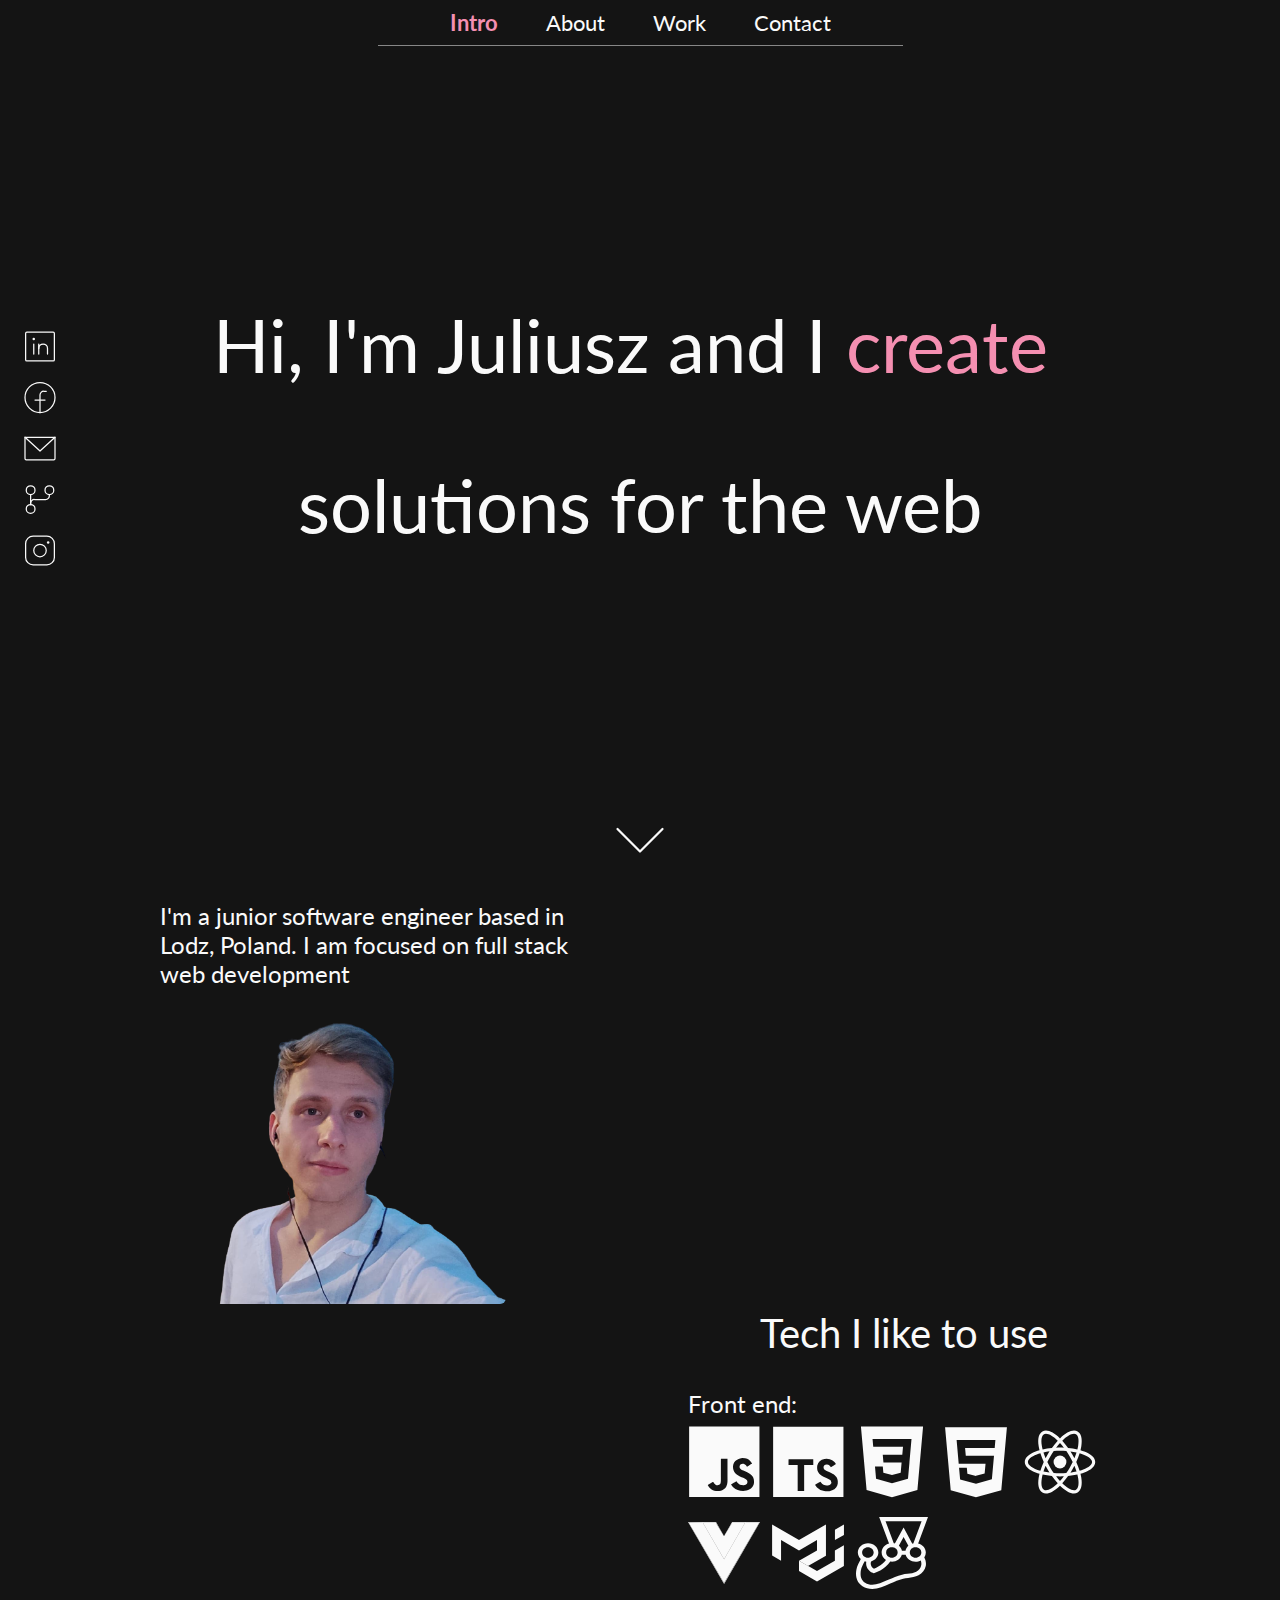
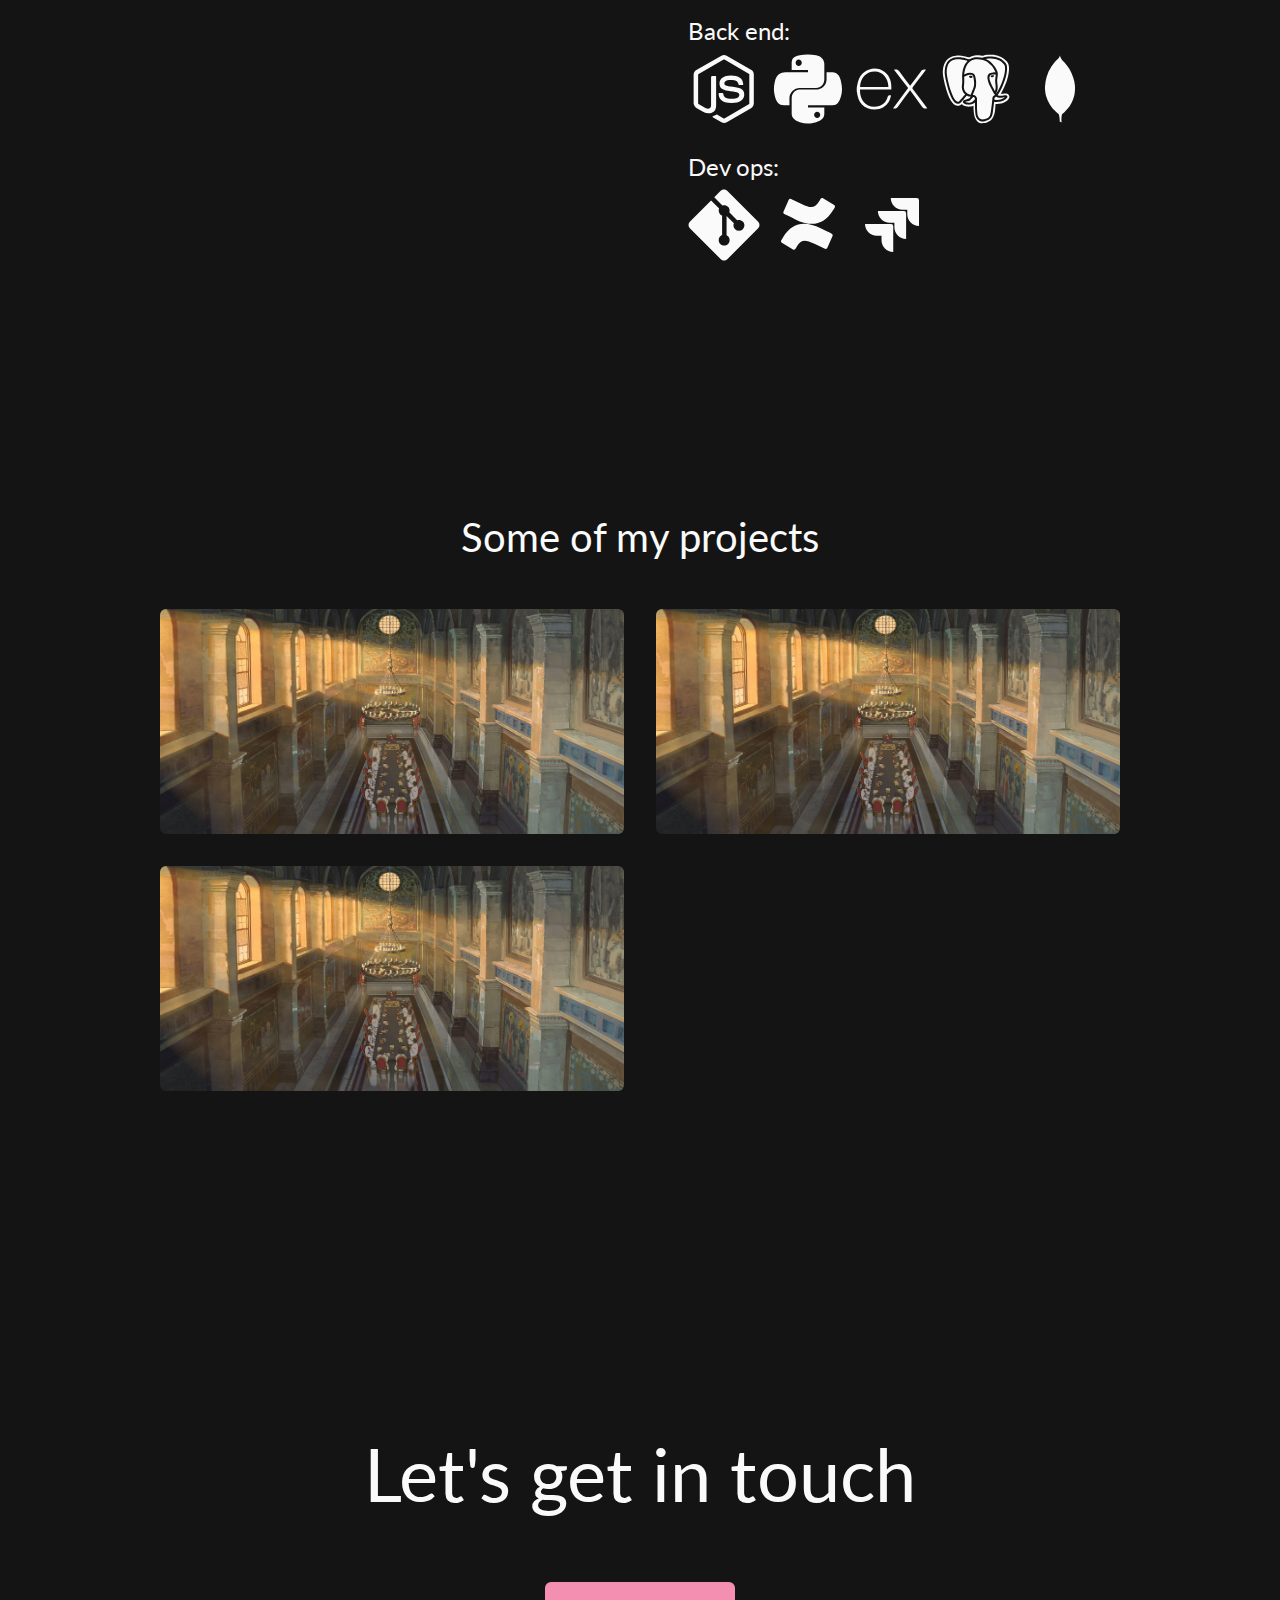
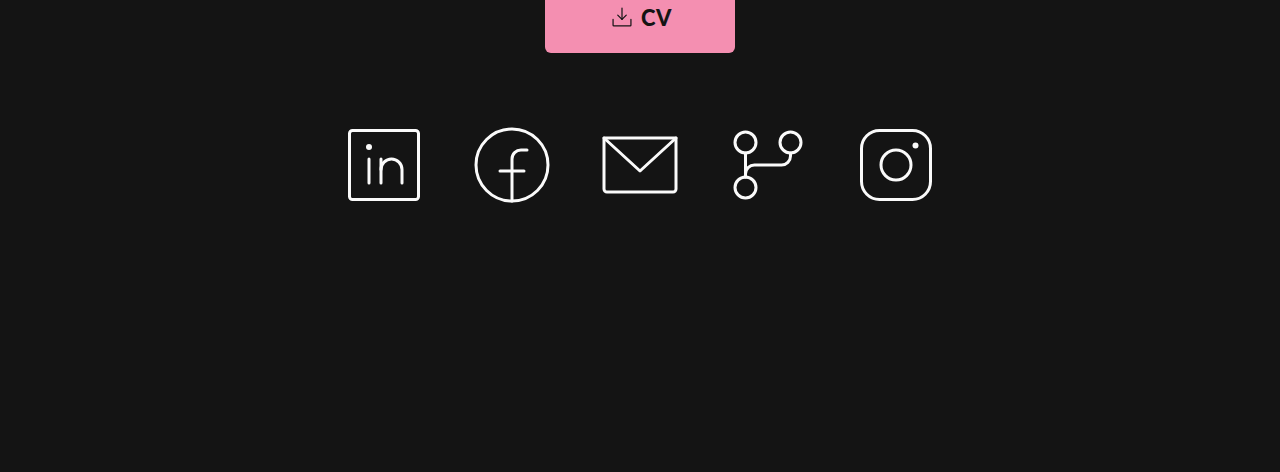
==== index.html @ 4bb0df9f "Create section setup with scroll animations" ====
<!DOCTYPE html>
<html lang="en">
	<head>
		<link rel="apple-touch-icon" sizes="180x180" href="/favicon/apple-touch-icon.png">
		<link rel="icon" type="image/png" sizes="32x32" href="/favicon/favicon-32x32.png">
		<link rel="icon" type="image/png" sizes="16x16" href="/favicon/favicon-16x16.png">
		<link rel="manifest" href="/favicon/site.webmanifest">
		<link rel="mask-icon" href="/favicon/safari-pinned-tab.svg" color="#5bbad5">
		<link rel="shortcut icon" href="/favicon/favicon.ico">
		<meta name="msapplication-TileColor" content="#da532c">
		<meta name="msapplication-config" content="/favicon/browserconfig.xml">
		<meta name="theme-color" content="#ffffff">
		<meta charset="UTF-8">
		<meta name="viewport" content="width=device-width, initial-scale=1.0">
		<meta http-equiv="X-UA-Compatible" content="ie=edge">
		<title>Juliusz Kusiak | Portfolio</title>
		<link rel="stylesheet" href="index.css">
		<link rel="stylesheet" href="/style/fonts.css">
		<link rel="stylesheet" href="/style/components/about.css">
		<link rel="stylesheet" href="/style/components/contact.css">
		<link rel="stylesheet" href="/style/components/contactsSidebar.css">
		<link rel="stylesheet" href="/style/components/intro.css">
		<link rel="stylesheet" href="/style/components/navigation.css">
		<link rel="stylesheet" href="/style/components/work.css">
	</head>
	<body>
		<nav>
			<div id="navContent">
				<a class="intro" href="/index.html#intro">Intro</a>
				<a class="about" href="/index.html#about">About</a>
				<a class="work" href="/index.html#work">Work</a>
				<a class="contact" href="/index.html#contact">Contact</a>
			</div>
		</nav>

		<div id="contactsSidebar">
			<a class="logoLink" href="https://www.linkedin.com/in/juliusz-kusiak/" target="_blank">
				<svg class="contactLogo" xmlns="http://www.w3.org/2000/svg" width="192" height="192" fill="#fafafa" viewBox="0 0 256 256"><rect width="256" height="256" fill="none"></rect><rect x="36" y="36" width="184" height="184" rx="8" fill="none" stroke="#fafafa" stroke-linecap="round" stroke-linejoin="round" stroke-width="8"></rect><line x1="120" y1="112" x2="120" y2="176" fill="none" stroke="#fafafa" stroke-linecap="round" stroke-linejoin="round" stroke-width="8"></line><line x1="88" y1="112" x2="88" y2="176" fill="none" stroke="#fafafa" stroke-linecap="round" stroke-linejoin="round" stroke-width="8"></line><path d="M120,140a28,28,0,0,1,56,0v36" fill="none" stroke="#fafafa" stroke-linecap="round" stroke-linejoin="round" stroke-width="8"></path><circle cx="88" cy="80" r="8"></circle></svg>
			</a>
			<a class="logoLink" href="https://www.facebook.com/juliusz.kusiak/" target="_blank">
				<svg class="contactLogo" xmlns="http://www.w3.org/2000/svg" width="192" height="192" fill="#fafafa" viewBox="0 0 256 256"><rect width="256" height="256" fill="none"></rect><circle cx="128" cy="128" r="96" fill="none" stroke="#fafafa" stroke-linecap="round" stroke-linejoin="round" stroke-width="8"></circle><path d="M168,88H152a23.9,23.9,0,0,0-24,24V224" fill="none" stroke="#fafafa" stroke-linecap="round" stroke-linejoin="round" stroke-width="8"></path><line x1="96" y1="144" x2="160" y2="144" fill="none" stroke="#fafafa" stroke-linecap="round" stroke-linejoin="round" stroke-width="8"></line></svg>
			</a>
			<a class="logoLink" href="mailto:juliusz.kusiak@gmail.com">
				<svg class="contactLogo" xmlns="http://www.w3.org/2000/svg" width="192" height="192" fill="#fafafa" viewBox="0 0 256 256"><rect width="256" height="256" fill="none"></rect><path d="M32,56H224a0,0,0,0,1,0,0V192a8,8,0,0,1-8,8H40a8,8,0,0,1-8-8V56A0,0,0,0,1,32,56Z" fill="none" stroke="#fafafa" stroke-linecap="round" stroke-linejoin="round" stroke-width="8"></path><polyline points="224 56 128 144 32 56" fill="none" stroke="#fafafa" stroke-linecap="round" stroke-linejoin="round" stroke-width="8"></polyline></svg>
			</a>
			<a class="logoLink" href="https://github.com/JKusiak" target="_blank">
				<svg class="contactLogo" xmlns="http://www.w3.org/2000/svg" width="192" height="192" fill="#fafafa" viewBox="0 0 256 256"><rect width="256" height="256" fill="none"></rect><path d="M68,160v-8a23.9,23.9,0,0,1,24-24h72a23.9,23.9,0,0,0,24-24V96" fill="none" stroke="#fafafa" stroke-linecap="round" stroke-linejoin="round" stroke-width="8"></path><line x1="68" y1="96" x2="68" y2="160" fill="none" stroke="#fafafa" stroke-linecap="round" stroke-linejoin="round" stroke-width="8"></line><circle cx="68" cy="188" r="28" fill="none" stroke="#fafafa" stroke-linecap="round" stroke-linejoin="round" stroke-width="8"></circle><circle cx="188" cy="68" r="28" fill="none" stroke="#fafafa" stroke-linecap="round" stroke-linejoin="round" stroke-width="8"></circle><circle cx="68" cy="68" r="28" fill="none" stroke="#fafafa" stroke-linecap="round" stroke-linejoin="round" stroke-width="8"></circle></svg>
			</a>
			<a class="logoLink" href="https://www.instagram.com/jjkusiak/" target="_blank">
				<svg class="contactLogo" xmlns="http://www.w3.org/2000/svg" width="192" height="192" fill="#fafafa" viewBox="0 0 256 256"><rect width="256" height="256" fill="none"></rect><circle cx="128" cy="128" r="40" fill="none" stroke="#fafafa" stroke-linecap="round" stroke-linejoin="round" stroke-width="8"></circle><rect x="36" y="36" width="184" height="184" rx="48" fill="none" stroke="#fafafa" stroke-linecap="round" stroke-linejoin="round" stroke-width="8"></rect><circle cx="180" cy="76" r="8"></circle></svg>
			</a>
		</div>

		<section id="intro">
			<div class="introText">
				Hi, I'm Juliusz and I <span id="wordContainer"><span id="wordToAnimate">create</span></span>
			</div>
			<div class="introText">
				solutions for the web
			</div>
			<a id="downArrow" href="/index.html#about">
				<svg xmlns="http://www.w3.org/2000/svg" width="72" height="72" fill="#000000" viewBox="0 0 256 256"><rect width="256" height="256" fill="none"></rect><polyline points="208 96 128 176 48 96" fill="none" stroke="#fafafa" stroke-linecap="round" stroke-linejoin="round" stroke-width="8"></polyline></svg>
			</a>
		</section>
		
		<section id="about">
			<div id="aboutText">
				I'm a junior software engineer based in Lodz, Poland. I am focused on full stack web development 
				<img id="myPicture" src="/utils/me.png" alt="Picture of myself"/>
			</div>
			
			<div id="skillsContainer">
				<div id="techHeader">Tech I like to use</div>
				<div class="techSubheader">Front end:</div>
				<svg class="skillLogo" viewBox="0 0 128 128">
					<path fill="#F0DB4F" d="M2 1v125h125V1H2zm66.119 106.513c-1.845 3.749-5.367 6.212-9.448 7.401-6.271 1.44-12.269.619-16.731-2.059-2.986-1.832-5.318-4.652-6.901-7.901l9.52-5.83c.083.035.333.487.667 1.071 1.214 2.034 2.261 3.474 4.319 4.485 2.022.69 6.461 1.131 8.175-2.427 1.047-1.81.714-7.628.714-14.065C58.433 78.073 58.48 68 58.48 58h11.709c0 11 .06 21.418 0 32.152.025 6.58.596 12.446-2.07 17.361zm48.574-3.308c-4.07 13.922-26.762 14.374-35.83 5.176-1.916-2.165-3.117-3.296-4.26-5.795 4.819-2.772 4.819-2.772 9.508-5.485 2.547 3.915 4.902 6.068 9.139 6.949 5.748.702 11.531-1.273 10.234-7.378-1.333-4.986-11.77-6.199-18.873-11.531-7.211-4.843-8.901-16.611-2.975-23.335 1.975-2.487 5.343-4.343 8.877-5.235l3.688-.477c7.081-.143 11.507 1.727 14.756 5.355.904.916 1.642 1.904 3.022 4.045-3.772 2.404-3.76 2.381-9.163 5.879-1.154-2.486-3.069-4.046-5.093-4.724-3.142-.952-7.104.083-7.926 3.403-.285 1.023-.226 1.975.227 3.665 1.273 2.903 5.545 4.165 9.377 5.926 11.031 4.474 14.756 9.271 15.672 14.981.882 4.916-.213 8.105-.38 8.581z"></path>
				</svg>
				
				<svg class="skillLogo" viewBox="0 0 128 128">
					<path fill="#007acc" d="M2 63.91v62.5h125v-125H2zm100.73-5a15.56 15.56 0 017.82 4.5 20.58 20.58 0 013 4c0 .16-5.4 3.81-8.69 5.85-.12.08-.6-.44-1.13-1.23a7.09 7.09 0 00-5.87-3.53c-3.79-.26-6.23 1.73-6.21 5a4.58 4.58 0 00.54 2.34c.83 1.73 2.38 2.76 7.24 4.86 8.95 3.85 12.78 6.39 15.16 10 2.66 4 3.25 10.46 1.45 15.24-2 5.2-6.9 8.73-13.83 9.9a38.32 38.32 0 01-9.52-.1A23 23 0 0180 109.19c-1.15-1.27-3.39-4.58-3.25-4.82a9.34 9.34 0 011.15-.73l4.6-2.64 3.59-2.08.75 1.11a16.78 16.78 0 004.74 4.54c4 2.1 9.46 1.81 12.16-.62a5.43 5.43 0 00.69-6.92c-1-1.39-3-2.56-8.59-5-6.45-2.78-9.23-4.5-11.77-7.24a16.48 16.48 0 01-3.43-6.25 25 25 0 01-.22-8c1.33-6.23 6-10.58 12.82-11.87a31.66 31.66 0 019.49.26zm-29.34 5.24v5.12H57.16v46.23H45.65V69.26H29.38v-5a49.19 49.19 0 01.14-5.16c.06-.08 10-.12 22-.1h21.81z"></path>
				</svg>

				<svg class="skillLogo" viewBox="0 0 128 128">
					<path fill="#1572B6" d="M8.76 1l10.055 112.883 45.118 12.58 45.244-12.626L119.24 1H8.76zm89.591 25.862l-3.347 37.605.01.203-.014.467v-.004l-2.378 26.294-.262 2.336L64 101.607v.001l-.022.019-28.311-7.888L33.75 72h13.883l.985 11.054 15.386 4.17-.004.008v-.002l15.443-4.229L81.075 65H48.792l-.277-3.043-.631-7.129L47.553 51h34.749l1.264-14H30.64l-.277-3.041-.63-7.131L29.401 23h69.281l-.331 3.862z"></path>
				</svg>
	
				<svg class="skillLogo" viewBox="0 0 128 128">
					<path fill="#E44D26" d="M9.032 2l10.005 112.093 44.896 12.401 45.02-12.387L118.968 2H9.032zm89.126 26.539l-.627 7.172L97.255 39H44.59l1.257 14h50.156l-.336 3.471-3.233 36.119-.238 2.27L64 102.609v.002l-.034.018-28.177-7.423L33.876 74h13.815l.979 10.919L63.957 89H64v-.546l15.355-3.875L80.959 67H33.261l-3.383-38.117L29.549 25h68.939l-.33 3.539z"></path>
				</svg>
	
				<svg class="skillLogo" viewBox="0 0 128 128">
					<g fill="#61DAFB"><circle cx="64" cy="64" r="11.4"></circle><path d="M107.3 45.2c-2.2-.8-4.5-1.6-6.9-2.3.6-2.4 1.1-4.8 1.5-7.1 2.1-13.2-.2-22.5-6.6-26.1-1.9-1.1-4-1.6-6.4-1.6-7 0-15.9 5.2-24.9 13.9-9-8.7-17.9-13.9-24.9-13.9-2.4 0-4.5.5-6.4 1.6-6.4 3.7-8.7 13-6.6 26.1.4 2.3.9 4.7 1.5 7.1-2.4.7-4.7 1.4-6.9 2.3C8.2 50 1.4 56.6 1.4 64s6.9 14 19.3 18.8c2.2.8 4.5 1.6 6.9 2.3-.6 2.4-1.1 4.8-1.5 7.1-2.1 13.2.2 22.5 6.6 26.1 1.9 1.1 4 1.6 6.4 1.6 7.1 0 16-5.2 24.9-13.9 9 8.7 17.9 13.9 24.9 13.9 2.4 0 4.5-.5 6.4-1.6 6.4-3.7 8.7-13 6.6-26.1-.4-2.3-.9-4.7-1.5-7.1 2.4-.7 4.7-1.4 6.9-2.3 12.5-4.8 19.3-11.4 19.3-18.8s-6.8-14-19.3-18.8zM92.5 14.7c4.1 2.4 5.5 9.8 3.8 20.3-.3 2.1-.8 4.3-1.4 6.6-5.2-1.2-10.7-2-16.5-2.5-3.4-4.8-6.9-9.1-10.4-13 7.4-7.3 14.9-12.3 21-12.3 1.3 0 2.5.3 3.5.9zM81.3 74c-1.8 3.2-3.9 6.4-6.1 9.6-3.7.3-7.4.4-11.2.4-3.9 0-7.6-.1-11.2-.4-2.2-3.2-4.2-6.4-6-9.6-1.9-3.3-3.7-6.7-5.3-10 1.6-3.3 3.4-6.7 5.3-10 1.8-3.2 3.9-6.4 6.1-9.6 3.7-.3 7.4-.4 11.2-.4 3.9 0 7.6.1 11.2.4 2.2 3.2 4.2 6.4 6 9.6 1.9 3.3 3.7 6.7 5.3 10-1.7 3.3-3.4 6.6-5.3 10zm8.3-3.3c1.5 3.5 2.7 6.9 3.8 10.3-3.4.8-7 1.4-10.8 1.9 1.2-1.9 2.5-3.9 3.6-6 1.2-2.1 2.3-4.2 3.4-6.2zM64 97.8c-2.4-2.6-4.7-5.4-6.9-8.3 2.3.1 4.6.2 6.9.2 2.3 0 4.6-.1 6.9-.2-2.2 2.9-4.5 5.7-6.9 8.3zm-18.6-15c-3.8-.5-7.4-1.1-10.8-1.9 1.1-3.3 2.3-6.8 3.8-10.3 1.1 2 2.2 4.1 3.4 6.1 1.2 2.2 2.4 4.1 3.6 6.1zm-7-25.5c-1.5-3.5-2.7-6.9-3.8-10.3 3.4-.8 7-1.4 10.8-1.9-1.2 1.9-2.5 3.9-3.6 6-1.2 2.1-2.3 4.2-3.4 6.2zM64 30.2c2.4 2.6 4.7 5.4 6.9 8.3-2.3-.1-4.6-.2-6.9-.2-2.3 0-4.6.1-6.9.2 2.2-2.9 4.5-5.7 6.9-8.3zm22.2 21l-3.6-6c3.8.5 7.4 1.1 10.8 1.9-1.1 3.3-2.3 6.8-3.8 10.3-1.1-2.1-2.2-4.2-3.4-6.2zM31.7 35c-1.7-10.5-.3-17.9 3.8-20.3 1-.6 2.2-.9 3.5-.9 6 0 13.5 4.9 21 12.3-3.5 3.8-7 8.2-10.4 13-5.8.5-11.3 1.4-16.5 2.5-.6-2.3-1-4.5-1.4-6.6zM7 64c0-4.7 5.7-9.7 15.7-13.4 2-.8 4.2-1.5 6.4-2.1 1.6 5 3.6 10.3 6 15.6-2.4 5.3-4.5 10.5-6 15.5C15.3 75.6 7 69.6 7 64zm28.5 49.3c-4.1-2.4-5.5-9.8-3.8-20.3.3-2.1.8-4.3 1.4-6.6 5.2 1.2 10.7 2 16.5 2.5 3.4 4.8 6.9 9.1 10.4 13-7.4 7.3-14.9 12.3-21 12.3-1.3 0-2.5-.3-3.5-.9zM96.3 93c1.7 10.5.3 17.9-3.8 20.3-1 .6-2.2.9-3.5.9-6 0-13.5-4.9-21-12.3 3.5-3.8 7-8.2 10.4-13 5.8-.5 11.3-1.4 16.5-2.5.6 2.3 1 4.5 1.4 6.6zm9-15.6c-2 .8-4.2 1.5-6.4 2.1-1.6-5-3.6-10.3-6-15.6 2.4-5.3 4.5-10.5 6-15.5 13.8 4 22.1 10 22.1 15.6 0 4.7-5.8 9.7-15.7 13.4z"></path></g>
				</svg>
	
				<svg class="skillLogo" viewBox="0 0 128 128">
					<path d="M0 8.934l49.854.158 14.167 24.47 14.432-24.47L128 8.935l-63.834 110.14zm126.98.637l-24.36.02-38.476 66.053L25.691 9.592.942 9.572l63.211 107.89zm-25.149-.008l-22.745.168-15.053 24.647L49.216 9.73l-22.794-.168 37.731 64.476zm-75.834-.17l23.002.009m-23.002-.01l23.002.01" fill="none"></path><path d="M25.997 9.393l23.002.009L64.035 34.36 79.018 9.404 102 9.398 64.15 75.053z" fill="#35495e"></path><path d="M.91 9.569l25.067-.172 38.15 65.659L101.98 9.401l25.11.026-62.966 108.06z" fill="#41b883"></path>
				</svg>
					
				<svg class="skillLogo" viewBox="0 0 128 128">
					<path fill="#1FA6CA" d="M.2 68.6V13.4L48 41v18.4L16.1 41v36.8L.2 68.6zM48 41l47.9-27.6v55.3L64 87l-16-9.2 32-18.4V41L48 59.4V41z"></path><path fill="#1FA6CA" d="M48 77.8v18.4l32 18.4V96.2L48 77.8zM80 114.6L127.8 87V50.2l-16 9.2v18.4L80 96.2v18.4zM111.9 41V22.6l16-9.2v18.4l-16 9.2z"></path>
				</svg>

				<svg class="skillLogo" viewBox="0 0 128 128">
					<path fill="#99425B" d="M124.129 63.02c0-7.692-5.828-14.165-13.652-16.012L128 .113H41.16l17.563 47.043c-7.578 1.996-13.164 8.356-13.164 15.903 0 5.546 3.058 10.464 7.703 13.496-1.832 2.367-3.953 4.55-6.356 6.62-4.523 3.848-9.539 6.805-14.957 8.766-4.89-2.996-7.008-8.285-5.094-13.02 7.457-2.07 12.88-8.394 12.88-15.827 0-9.133-8.192-16.532-18.22-16.532-10.066 0-18.253 7.434-18.253 16.57 0 4.513 2.035 8.653 5.297 11.61-.286.52-.57 1.035-.856 1.59C4.973 81.438 1.875 87.207.691 93.68c-2.363 12.941 1.508 23.336 10.84 29.215 5.258 3.293 11.047 4.957 17.282 4.957 10.714 0 21.597-4.883 32.109-9.618 7.5-3.363 15.242-6.879 22.863-8.578 2.813-.629 5.746-1 8.844-1.406 6.273-.813 12.754-1.664 18.582-4.734 6.805-3.586 11.45-9.579 12.797-16.457 1.015-5.29 0-10.614-2.61-15.274a15.35 15.35 0 002.73-8.765zm-7.945 0c0 5.14-4.606 9.32-10.27 9.32s-10.27-4.18-10.27-9.32c0-1.665.489-3.254 1.344-4.622.325-.52.735-1.035 1.14-1.48a8.517 8.517 0 011.427-1.219l.043-.039c.324-.222.691-.445 1.058-.664 0 0 .04 0 .04-.039.163-.074.327-.184.492-.258.039 0 .078-.039.12-.039.165-.07.368-.144.57-.219a8.78 8.78 0 00.571-.222c.04 0 .082-.04.121-.04.164-.034.328-.109.489-.144.043 0 .125-.039.164-.039.203-.035.367-.074.57-.11h.043l.61-.113c.042 0 .12 0 .163-.035.164 0 .325-.039.489-.039h.203c.203 0 .41-.035.652-.035h.531c.16 0 .286 0 .446.035h.082c.328.04.652.074.98.149 4.645.886 8.192 4.66 8.192 9.172zM52.527 7.508h64.102l-14.711 39.387c-.61.113-1.223.296-1.832.48l-15.484-28.66L69.074 47.19c-.613-.183-1.265-.296-1.914-.406zM81.664 59.8c-.773-3.477-2.73-6.582-5.5-8.875l8.438-15.457 8.515 15.789c-2.527 2.293-4.36 5.215-5.094 8.543zM61.25 53.96c.203-.04.367-.074.57-.113h.121c.164-.035.329-.035.489-.075h.164c.164 0 .285-.035.449-.035h1.59c.16 0 .285.035.406.035.082 0 .121 0 .203.04.164.035.285.035.45.074.038 0 .081 0 .163.035.204.039.407.074.57.113h.04c.164.035.328.07.488.145.043 0 .082.039.164.039.121.035.285.074.406.148.043 0 .082.035.125.035.16.075.325.114.489.188h.039c.203.07.367.144.531.258h.04c.163.074.327.183.491.257.04 0 .04.04.078.04.164.07.286.183.45.257l.043.035c.488.333.937.704 1.382 1.075l.043.035c.407.406.813.851 1.141 1.332 1.059 1.48 1.672 3.219 1.672 5.105 0 5.141-4.606 9.317-10.27 9.317s-10.27-4.176-10.27-9.317c-.042-4.328 3.259-7.988 7.743-9.023zm-40.102-.262c5.665 0 10.27 4.18 10.27 9.32 0 5.141-4.605 9.32-10.27 9.32-5.664 0-10.27-4.179-10.27-9.32 0-5.14 4.606-9.32 10.27-9.32zm94.79 32.067c-.895 4.73-4.118 8.875-8.844 11.351-4.442 2.332-9.903 3.07-15.649 3.809-3.136.406-6.437.851-9.617 1.554-8.476 1.887-16.625 5.586-24.531 9.133-10.106 4.551-19.645 8.84-28.484 8.84-4.606 0-8.723-1.183-12.633-3.66-8.965-5.621-8.52-16.16-7.457-21.93.976-5.402 3.707-10.468 6.316-15.312.16-.297.285-.555.445-.852.899.297 1.836.52 2.813.668-1.547 7.84 2.851 15.938 11.41 19.934l1.55.738 1.669-.555c7.133-2.293 13.734-6.027 19.562-11.02 3.301-2.812 6.114-5.843 8.477-9.136.937.149 1.875.188 2.812.188 8.477 0 15.606-5.29 17.645-12.391h6.844c2.039 7.137 9.171 12.39 17.648 12.39 3.383 0 6.52-.85 9.207-2.292 1.063 2.773 1.387 5.656.817 8.543zm0 0"></path>
				</svg>
	
				<div class="techSubheader">Back end:</div>
				<svg class="skillLogo" viewBox="0 0 128 128">
					<path fill="#83CD29" d="M112.771 30.334L68.674 4.729c-2.781-1.584-6.402-1.584-9.205 0L14.901 30.334C12.031 31.985 10 35.088 10 38.407v51.142c0 3.319 2.084 6.423 4.954 8.083l11.775 6.688c5.628 2.772 7.617 2.772 10.178 2.772 8.333 0 13.093-5.039 13.093-13.828v-50.49c0-.713-.371-1.774-1.071-1.774h-5.623C42.594 41 41 42.061 41 42.773v50.49c0 3.896-3.524 7.773-10.11 4.48L18.723 90.73c-.424-.23-.723-.693-.723-1.181V38.407c0-.482.555-.966.982-1.213l44.424-25.561c.415-.235 1.025-.235 1.439 0l43.882 25.555c.42.253.272.722.272 1.219v51.142c0 .488.183.963-.232 1.198l-44.086 25.576c-.378.227-.847.227-1.261 0l-11.307-6.749c-.341-.198-.746-.269-1.073-.086-3.146 1.783-3.726 2.02-6.677 3.043-.726.253-1.797.692.41 1.929l14.798 8.754a9.294 9.294 0 004.647 1.246c1.642 0 3.25-.426 4.667-1.246l43.885-25.582c2.87-1.672 4.23-4.764 4.23-8.083V38.407c0-3.319-1.36-6.414-4.229-8.073zM77.91 81.445c-11.726 0-14.309-3.235-15.17-9.066-.1-.628-.633-1.379-1.272-1.379h-5.731c-.709 0-1.279.86-1.279 1.566 0 7.466 4.059 16.512 23.453 16.512 14.039 0 22.088-5.455 22.088-15.109 0-9.572-6.467-12.084-20.082-13.886-13.762-1.819-15.16-2.738-15.16-5.962 0-2.658 1.184-6.203 11.374-6.203 9.105 0 12.461 1.954 13.842 8.091.118.577.645.991 1.24.991h5.754c.354 0 .692-.143.94-.396.24-.272.367-.613.335-.979-.891-10.568-7.912-15.493-22.112-15.493-12.631 0-20.166 5.334-20.166 14.275 0 9.698 7.497 12.378 19.622 13.577 14.505 1.422 15.633 3.542 15.633 6.395 0 4.955-3.978 7.066-13.309 7.066z"></path>
				</svg>
				
				<svg class="skillLogo" viewBox="0 0 128 128">
					<path fill="#FFD845" d="M49.33 62h29.159C86.606 62 93 55.132 93 46.981V19.183c0-7.912-6.632-13.856-14.555-15.176-5.014-.835-10.195-1.215-15.187-1.191-4.99.023-9.612.448-13.805 1.191C37.098 6.188 35 10.758 35 19.183V30h29v4H23.776c-8.484 0-15.914 5.108-18.237 14.811-2.681 11.12-2.8 17.919 0 29.53C7.614 86.983 12.569 93 21.054 93H31V79.952C31 70.315 39.428 62 49.33 62zm-1.838-39.11c-3.026 0-5.478-2.479-5.478-5.545 0-3.079 2.451-5.581 5.478-5.581 3.015 0 5.479 2.502 5.479 5.581-.001 3.066-2.465 5.545-5.479 5.545zm74.789 25.921C120.183 40.363 116.178 34 107.682 34H97v12.981C97 57.031 88.206 65 78.489 65H49.33C41.342 65 35 72.326 35 80.326v27.8c0 7.91 6.745 12.564 14.462 14.834 9.242 2.717 17.994 3.208 29.051 0C85.862 120.831 93 116.549 93 108.126V97H64v-4h43.682c8.484 0 11.647-5.776 14.599-14.66 3.047-9.145 2.916-17.799 0-29.529zm-41.955 55.606c3.027 0 5.479 2.479 5.479 5.547 0 3.076-2.451 5.579-5.479 5.579-3.015 0-5.478-2.502-5.478-5.579 0-3.068 2.463-5.547 5.478-5.547z"></path>
				</svg>

				<svg class="skillLogo" viewBox="0 0 128 128">
					<path d="M126.67 98.44c-4.56 1.16-7.38.05-9.91-3.75-5.68-8.51-11.95-16.63-18-24.9-.78-1.07-1.59-2.12-2.6-3.45C89 76 81.85 85.2 75.14 94.77c-2.4 3.42-4.92 4.91-9.4 3.7l26.92-36.13L67.6 29.71c4.31-.84 7.29-.41 9.93 3.45 5.83 8.52 12.26 16.63 18.67 25.21 6.45-8.55 12.8-16.67 18.8-25.11 2.41-3.42 5-4.72 9.33-3.46-3.28 4.35-6.49 8.63-9.72 12.88-4.36 5.73-8.64 11.53-13.16 17.14-1.61 2-1.35 3.3.09 5.19C109.9 76 118.16 87.1 126.67 98.44zM1.33 61.74c.72-3.61 1.2-7.29 2.2-10.83 6-21.43 30.6-30.34 47.5-17.06C60.93 41.64 63.39 52.62 62.9 65H7.1c-.84 22.21 15.15 35.62 35.53 28.78 7.15-2.4 11.36-8 13.47-15 1.07-3.51 2.84-4.06 6.14-3.06-1.69 8.76-5.52 16.08-13.52 20.66-12 6.86-29.13 4.64-38.14-4.89C5.26 85.89 3 78.92 2 71.39c-.15-1.2-.46-2.38-.7-3.57q.03-3.04.03-6.08zm5.87-1.49h50.43c-.33-16.06-10.33-27.47-24-27.57-15-.12-25.78 11.02-26.43 27.57z"></path>
				</svg>

				<svg class="skillLogo" viewBox="0 0 128 128">
					<path fill-rule="evenodd" clip-rule="evenodd" fill="#336791" d="M123.258 76.784c-.45-2.918-2.901-4.829-5.752-4.958-1.032-.047-2.08.061-3.109.192-1.243.158-2.471.438-3.711.623-.857.128-1.726.187-2.582.275l-.021-.111c1.598-3.018 3.263-6.003 4.775-9.064 1.159-2.348 2.151-4.781 3.176-7.194 1.696-3.998 3.051-8.12 4.173-12.309 1.075-4.011 1.995-8.066 2.284-12.227.116-1.662.196-3.331.187-4.995-.008-1.327-.151-2.656-.284-3.979-.15-1.516-.608-2.953-1.242-4.336-.836-1.822-2.132-3.317-3.496-4.737-1.092-1.137-2.293-2.173-3.484-3.208-1.698-1.477-3.607-2.656-5.59-3.703a32.18 32.18 0 00-7.09-2.75c-1.493-.381-3.02-.664-4.532-.966-.544-.11-1.089-.337-1.633-.337H85.086c-.37 0-.737.191-1.11.233-2.452.273-4.875.735-7.228 1.464-.88.273-1.684.101-2.52.024-.641-.059-1.271-.231-1.912-.263-2.442-.122-4.887-.301-7.328-.275-2.339.024-4.654.409-6.918 1.052-1.895.538-3.749 1.195-5.447 2.191-.727.426-1.303.346-2.055.129-2.527-.729-5.072-1.414-7.639-1.989-1.6-.358-3.245-.536-4.879-.707a57.214 57.214 0 00-4.718-.294c-1.538-.033-3.087-.032-4.618.104a30.16 30.16 0 00-7.158 1.513 23.813 23.813 0 00-7.086 3.865c-2.167 1.715-3.905 3.809-5.303 6.2-1.473 2.523-2.483 5.224-3.111 8.061-.34 1.537-.555 3.117-.788 4.678-.073.486.732.972-.268 1.456v6.794c1 .452.208.903.266 1.356.139 1.089.262 2.187.446 3.268.291 1.711.636 3.417.988 5.117a324.86 324.86 0 001.546 7.111c.396 1.72.847 3.43 1.319 5.131.721 2.598 1.431 5.201 2.246 7.77.757 2.387 1.624 4.74 2.484 7.093 1.191 3.255 2.617 6.405 4.327 9.424 1.479 2.614 3.169 5.062 5.436 7.076 1.494 1.327 3.157 2.347 5.093 2.857 1.521.4 3.067.448 4.624.129a10.979 10.979 0 004.824-2.311c.163-.134.342-.236.535.01.735.931 1.719 1.552 2.748 2.089 2.777 1.448 5.803 1.882 8.877 2.059.744.043 1.496-.064 2.246-.085 1.461-.04 2.881-.325 4.278-.729.732-.212 1.447-.481 2.192-.732.039.793.089 1.557.112 2.321l.104 4.166c.019.634.044 1.27.103 1.901.151 1.627.299 3.255.493 4.877.135 1.118.275 2.245.538 3.336a38.176 38.176 0 002.158 6.428 13.81 13.81 0 003.9 5.185c2.22 1.836 4.822 2.619 7.632 2.764 1.162.061 2.357.004 3.501-.204a49.01 49.01 0 005.387-1.275c3.591-1.084 6.695-2.956 9.014-5.981 1.32-1.724 2.404-3.589 3.1-5.648.574-1.701 1.115-3.419 1.545-5.16.34-1.372.508-2.787.715-4.188.137-.927.219-1.863.305-2.797.14-1.517.283-3.033.384-4.553.07-1.058.067-2.121.109-3.181.013-.323.065-.644.095-.966.028-.298.178-.401.482-.396 1.071.016 2.144.044 3.212-.004 1.197-.054 2.405-.105 3.583-.303a56.542 56.542 0 004.99-1.067c1.943-.508 3.725-1.418 5.44-2.455 1.998-1.207 3.819-2.623 5.297-4.447 1.285-1.591 1.894-3.43 1.584-5.438zm-3.412.982c-.066.915-.485 1.699-1.093 2.369-2.869 3.163-6.468 5.082-10.585 6.027-1.564.358-3.178.544-4.779.692a32.093 32.093 0 01-4.114.097c-1.006-.038-2.004-.268-3.032-.416-.103.94-.201 1.919-.32 2.896l-.479 3.745c-.145 1.187-.258 2.378-.407 3.564-.146 1.151-.328 2.298-.481 3.449-.143 1.072-.248 2.149-.407 3.219-.245 1.64-.479 3.284-.799 4.911-.384 1.945-.973 3.829-1.934 5.583-1.172 2.141-2.834 3.772-4.949 4.98-2.18 1.246-4.563 1.894-6.979 2.436-1.71.384-3.472.447-5.204.291-3.004-.272-5.568-1.557-7.506-3.886-1.85-2.223-3.102-4.771-3.55-7.655a63.102 63.102 0 01-.491-4.136 108.067 108.067 0 01-.299-4.62 250.203 250.203 0 01-.197-5.871c-.053-2.406-.07-4.812-.104-7.218l-.006-.092c-1.224.734-2.427 1.538-3.703 2.2a12.392 12.392 0 01-4.798 1.353c-1.318.1-2.653.191-3.965.086-2.151-.173-4.3-.51-6.226-1.569-.781-.43-1.596-.953-2.134-1.64-1.29-1.646-.672-3.726 1.273-4.727 1.344-.693 2.811-.982 4.268-1.319a44.368 44.368 0 003.761-1.029c1.222-.4 1.993-1.391 2.754-2.363l1.206-1.551c-.503-.053-.977-.107-1.451-.151-1.439-.136-2.812-.532-4.125-1.114-1.124-.497-1.141-.551-1.965.343-1.376 1.494-2.714 3.023-4.062 4.542-.992 1.117-1.978 2.241-2.965 3.361-.978 1.108-1.894 2.279-2.947 3.31-1.564 1.531-3.449 2.452-5.698 2.348-1.443-.066-2.764-.572-3.952-1.399-2.452-1.708-4.104-4.097-5.608-6.606-1.927-3.215-3.406-6.64-4.672-10.159-.876-2.432-1.756-4.866-2.521-7.333-.831-2.681-1.56-5.396-2.277-8.11a157.373 157.373 0 01-1.482-6.182 216.117 216.117 0 01-1.464-7.079c-.298-1.599-.471-3.221-.712-4.831-.325-2.17-.385-4.36-.267-6.539.105-1.963.387-3.921.667-5.871.388-2.698 1.277-5.244 2.556-7.648.783-1.473 1.755-2.812 2.879-4.056 1.845-2.042 4.078-3.518 6.562-4.626 1.736-.774 3.57-1.24 5.439-1.604 2.774-.54 5.573-.519 8.373-.461 1.224.025 2.443.248 3.666.369 2.633.262 5.214.816 7.762 1.5 1.857.498 3.676 1.143 5.518 1.703.185.056.456.051.607-.048 2.496-1.629 5.224-2.704 8.125-3.319 1.101-.233 2.237-.335 3.363-.407 1.369-.087 2.749-.167 4.115-.088 1.642.094 3.276.336 4.908.56.792.108 1.565.383 2.359.458.38.036.783-.242 1.185-.335 2.049-.473 4.089-1 6.156-1.374 1.539-.278 3.111-.409 4.676-.499 1.745-.1 3.503-.173 5.247-.089a36.66 36.66 0 016.555.923c2.677.623 5.245 1.528 7.686 2.784 1.824.938 3.558 2.026 5.119 3.364 1.023.878 2.07 1.745 2.994 2.723 1.14 1.206 2.303 2.413 3.018 3.958.538 1.165.922 2.371 1.028 3.647.132 1.586.292 3.178.277 4.766-.014 1.519-.221 3.037-.368 4.552-.334 3.454-1.085 6.833-1.997 10.167a116.972 116.972 0 01-2.589 8.17c-.879 2.481-1.893 4.917-2.918 7.343a80.07 80.07 0 01-2.458 5.303c-1.677 3.286-3.421 6.538-5.438 9.633-.348.535-.678 1.083-1.018 1.629.88.594 1.877.803 2.881.911.955.104 1.929.166 2.883.095 1.527-.113 3.049-.331 4.567-.544 1.504-.21 2.978-.638 4.522-.525 1.542.112 2.645 1.284 2.54 2.729zm-22.013-3.353c-.655-.846-1.323-1.682-1.964-2.538-1.006-1.344-1.729-2.845-2.455-4.353-.688-1.429-1.532-2.782-2.257-4.195-1.265-2.465-2.553-4.922-3.718-7.435-1.465-3.157-2.62-6.426-2.984-9.923-.154-1.48-.193-2.958.106-4.424.479-2.341 1.702-4.172 3.758-5.428 1.907-1.165 4.032-1.541 6.209-1.659 1.351-.073 2.708-.013 4.11-.013l-.047-.237c-.872-1.823-1.687-3.677-2.641-5.457-1.346-2.512-3.068-4.777-4.986-6.877-1.421-1.555-2.96-2.998-4.646-4.273-1.658-1.255-3.405-2.376-5.269-3.293-2.223-1.093-4.538-1.938-6.967-2.477-2.334-.518-4.683-.835-7.077-.861-2.042-.022-4.071.07-6.06.531-3.002.695-5.748 1.931-8.137 3.933a21.143 21.143 0 00-3.517 3.77c-1.196 1.643-2.161 3.417-2.986 5.277-1.132 2.552-1.909 5.208-2.44 7.938-.266 1.361-.474 2.734-.686 4.106-.074.48-.08.971-.123 1.521.369-.192.635-.34.907-.472l.885-.397c2.993-1.369 6.094-2.25 9.427-2.149 1.416.043 2.771.323 4.03.943 2.415 1.191 3.828 3.216 4.442 5.779.424 1.769.714 3.573.996 5.372.221 1.405.447 2.825.473 4.242.037 2.071-.068 4.146-.181 6.216a17.386 17.386 0 01-1.08 5.146c-1.12 2.993-2.368 5.937-3.534 8.913-.385.983-.681 2.001-1.045 3.082.562 0 1.018-.004 1.474.002.178.003.36.008.532.049 1.34.316 2.502.923 3.455 1.954 1.271 1.372 1.938 2.973 1.972 4.826.019 1.027-.089 2.057-.084 3.084.021 4.786.057 9.572.097 14.357.007.782.046 1.565.102 2.346.117 1.635.235 3.271.395 4.902.112 1.157.268 2.312.451 3.461.259 1.628 1 3.077 1.841 4.462.724 1.191 1.665 2.203 2.905 2.901 2.107 1.186 4.376 1.285 6.663.848 1.545-.295 3.062-.769 4.562-1.258a10.128 10.128 0 003.937-2.354c1.051-1.019 1.797-2.261 2.3-3.632.976-2.659 1.28-5.459 1.684-8.237.151-1.04.282-2.083.42-3.125.157-1.186.316-2.371.468-3.556.112-.883.214-1.768.322-2.651.154-1.268.317-2.535.464-3.804.113-.981.209-1.966.309-2.949.129-1.256.268-2.512.379-3.77.086-.955.051-1.927.22-2.864.311-1.718 1.123-3.18 2.646-4.125.637-.395 1.356-.655 2.063-.989l-.12-.186zm-57.597-7.052a17.526 17.526 0 01-1.354-5.622c-.128-1.825.089-3.643.276-5.46.182-1.76.333-3.528.386-5.296.088-2.906-.108-5.808-.247-8.712-.084-1.729.117-3.479.271-5.212.139-1.561.312-3.126.607-4.664.495-2.581 1.152-5.125 2.086-7.591.887-2.338 1.906-4.615 3.345-6.665.986-1.406 2.105-2.72 3.18-4.094l-.319-.113c-3.498-1.111-7.053-1.979-10.709-2.358-1.729-.179-3.464-.284-5.198-.387-.532-.032-1.072.04-1.606.091-1.322.126-2.66.176-3.961.424-2.214.421-4.338 1.129-6.305 2.282-1.766 1.035-3.249 2.373-4.491 3.978-1.372 1.772-2.295 3.776-2.958 5.913-.783 2.521-1.156 5.115-1.257 7.733-.088 2.295-.132 4.603.264 6.889.295 1.702.492 3.422.817 5.117.443 2.311.918 4.617 1.467 6.904.785 3.274 1.569 6.553 2.499 9.787.89 3.099 1.894 6.17 2.982 9.204.89 2.476 1.919 4.906 3.003 7.304.706 1.562 1.561 3.065 2.457 4.528.953 1.553 2.037 3.027 3.508 4.154 1.856 1.423 3.293 1.644 5.179.083.808-.669 1.491-1.495 2.194-2.282 1.117-1.25 2.195-2.534 3.307-3.788 1.416-1.598 2.85-3.179 4.273-4.769.301-.336.59-.682.883-1.022l-.484-.425a17.695 17.695 0 01-4.095-5.931zm53.688-47.569a61.488 61.488 0 013.309 4.204c2 2.809 3.598 5.842 4.775 9.087.521 1.43.937 2.874.751 4.439-.129 1.096-.118 2.208-.215 3.31-.081.917-.226 1.829-.345 2.743-.178 1.378-.436 2.752-.513 4.136-.073 1.317.003 2.648.086 3.968.084 1.341.265 2.676.388 4.015.139 1.518.326 3.036.369 4.557.035 1.249-.076 2.506-.185 3.753-.13 1.502-.511 2.956-1.079 4.351-.399.982-.876 1.934-1.327 2.917l.181.192.275.213.277-.496a93.621 93.621 0 006.222-11.493 186.333 186.333 0 003.287-7.766c1.624-4.064 2.909-8.242 3.903-12.503.446-1.913.787-3.855 1.09-5.797.236-1.518.433-3.054.477-4.586.047-1.625-.043-3.263-.193-4.884-.112-1.224-.414-2.456-1.181-3.451-1.233-1.602-2.564-3.134-4.201-4.346-1.378-1.021-2.751-2.068-4.23-2.927-2.345-1.36-4.883-2.266-7.535-2.883-2.588-.603-5.21-.863-7.849-.918-1.556-.033-3.119.134-4.672.28-1.407.132-2.805.357-4.222.543 1.52.855 3.019 1.615 4.433 2.511 2.973 1.883 5.637 4.149 7.924 6.831zM55.299 72.514c.961-3.073 2.27-6.007 3.538-8.959 1.028-2.394 1.59-4.916 1.777-7.506.093-1.277.067-2.57.004-3.851a44.628 44.628 0 00-.392-4.259c-.266-1.801-.569-3.603-.995-5.371-.462-1.913-1.627-3.245-3.623-3.736-1.216-.299-2.424-.287-3.653-.093-3.002.473-5.75 1.579-8.31 3.199-.515.326-.798.589-.709 1.328.188 1.565.229 3.155.222 4.735-.01 2.236-.105 4.472-.19 6.707-.028.728-.133 1.452-.211 2.177-.12 1.11-.351 2.219-.344 3.327.007 1.142.124 2.311.401 3.417.88 3.507 2.744 6.377 5.799 8.402 1.879 1.245 3.958 1.873 6.24 1.992.155-.524.293-1.019.446-1.509zm-3.586-30.087c-.402-.844-.172-1.543.76-1.867.227-.08.461-.165.697-.188.324-.032.654-.008.982-.008 1.182.006 2.319.171 3.295.923.626.482.794 1.122.389 1.779-.575.932-1.452 1.4-2.529 1.49-1.697.141-2.888-.65-3.594-2.129zm47.04-.308c.136-1.124.245-2.251.384-3.375.056-.452-.182-.574-.561-.585-1.192-.033-2.384-.075-3.576-.097-1.344-.024-2.652.192-3.896.703-1.38.568-2.431 1.478-2.86 2.98a9.042 9.042 0 00-.293 3.41 20.11 20.11 0 001.193 5.176c.834 2.221 1.707 4.441 2.75 6.569 1.413 2.881 3.012 5.67 4.513 8.507.401.757.738 1.547 1.156 2.431a13.783 13.783 0 001.351-5.622c.041-1.61-.088-3.227-.182-4.838-.059-.986-.198-1.966-.294-2.95-.134-1.371-.337-2.741-.368-4.115-.031-1.397.068-2.802.188-4.197.113-1.338.334-2.665.495-3.997zm-2.689-1.082c-.443 1.223-1.39 1.913-2.618 2.116-1.145.188-2.148-.235-2.894-1.148-.531-.65-.328-1.42.468-1.859.914-.506 1.919-.634 3.104-.711.322.059.807.108 1.268.24.669.189.916.692.672 1.362zm-35.422 37.66c-.655-.535-1.521-.566-2.144.021-.773.73-1.453 1.565-2.133 2.388-.785.951-1.521 1.94-2.534 2.677-1.474 1.071-3.192 1.515-4.919 1.935-1.373.334-2.752.644-4.129.965l-.017.178c.409.189.805.425 1.231.56 2.1.665 4.236.996 6.455.808 1.602-.136 3.128-.485 4.574-1.171 1.99-.943 3.521-2.437 4.823-4.175.218-.29.317-.719.343-1.093.089-1.321-.582-2.303-1.55-3.093zm51.751.526c-1.69.181-3.382.373-5.077.47-.818.047-1.648-.109-2.474-.176-1.385-.112-2.737-.42-3.908-1.16-.678-.427-1.241-.475-1.961-.233-1.028.346-1.867.872-2.115 1.986-.169.753-.23 1.533-.298 2.304-.013.136.157.386.287.42.793.209 1.59.456 2.401.529.996.09 2.01.061 3.013.011 1.083-.054 2.173-.124 3.24-.304 2.515-.422 4.948-1.11 7.109-2.536.779-.515 1.551-1.041 2.325-1.562l-.064-.11c-.826.123-1.648.273-2.478.361z"></path>
				</svg>
				
				<svg class="skillLogo" viewBox="0 0 128 128">
					<path fill-rule="evenodd" clip-rule="evenodd" fill="#4FAA41" d="M90.491 57.282c-.37-4.79-1.496-9.409-3.062-13.934-3.244-10.104-8.45-19.046-15.783-26.74-1.854-1.946-3.916-3.729-5.209-6.151-.818-1.532-1.597-3.085-2.394-4.629l-.505-1.273c-.085.292-.139.396-.142.501-.065 2.517-1.491 4.224-3.267 5.817-1.997 1.793-3.856 3.739-5.775 5.618l-5.901 7.763c-1.592 2.925-3.182 5.85-4.772 8.775l-3.19 8.617-.096.134c-1.756 5.768-2.622 11.698-3.048 17.688-.16 2.251.022 4.535.149 6.798.181 3.235.743 6.415 1.586 9.545 3.062 11.372 9.276 20.805 17.771 28.819 1.579 1.489 3.199 2.843 4.847 4.26.282-.965.507-1.93.763-2.895.256-.961.515-1.917.688-2.881-.174.964-.369 1.92-.562 2.881l-.826 2.895.738 2.501.684 3.884.326 4.053c-.003.823-.036 1.648.014 2.47.012.21.288.404.442.606l1.376.483 1.434.558-.246-3.603-.011-3.548.495-5.405.359-1.177 1.027-1.82c1.268-1.02 2.629-1.946 3.784-3.081 2.09-2.054 4.175-4.134 6.045-6.383a47.846 47.846 0 006.191-9.516c1.122-2.284 2.178-4.614 3.052-7.001.77-2.104 1.247-4.315 1.854-6.479.054-.156.126-.309.16-.468 1.254-5.841 1.465-11.741 1.004-17.682zm-23.599 49.375l-.805-1.763.805 1.763 1.183 1.01-1.183-1.01z"></path>
				</svg>

				<div class="techSubheader">Dev ops:</div>
				<svg class="skillLogo" viewBox="0 0 128 128">
					<path fill="#F34F29" d="M124.737 58.378L69.621 3.264c-3.172-3.174-8.32-3.174-11.497 0L46.68 14.71l14.518 14.518c3.375-1.139 7.243-.375 9.932 2.314 2.703 2.706 3.461 6.607 2.294 9.993l13.992 13.993c3.385-1.167 7.292-.413 9.994 2.295 3.78 3.777 3.78 9.9 0 13.679a9.673 9.673 0 01-13.683 0 9.677 9.677 0 01-2.105-10.521L68.574 47.933l-.002 34.341a9.708 9.708 0 012.559 1.828c3.778 3.777 3.778 9.898 0 13.683-3.779 3.777-9.904 3.777-13.679 0-3.778-3.784-3.778-9.905 0-13.683a9.65 9.65 0 013.167-2.11V47.333a9.581 9.581 0 01-3.167-2.111c-2.862-2.86-3.551-7.06-2.083-10.576L41.056 20.333 3.264 58.123a8.133 8.133 0 000 11.5l55.117 55.114c3.174 3.174 8.32 3.174 11.499 0l54.858-54.858a8.135 8.135 0 00-.001-11.501z"></path>
				</svg>

				<svg class="skillLogo" viewBox="0 0 128 128">
					<defs><linearGradient id="confluence-original-a" gradientUnits="userSpaceOnUse" x1="26.791" y1="28.467" x2="11.792" y2="19.855" gradientTransform="scale(4)"><stop offset="0" stop-color="#0052cc"></stop><stop offset=".918" stop-color="#2380fb"></stop><stop offset="1" stop-color="#2684ff"></stop></linearGradient><linearGradient id="confluence-original-b" gradientUnits="userSpaceOnUse" x1="5.209" y1="2.523" x2="20.208" y2="11.136" gradientTransform="scale(4)"><stop offset="0" stop-color="#0052cc"></stop><stop offset=".918" stop-color="#2380fb"></stop><stop offset="1" stop-color="#2684ff"></stop></linearGradient></defs><path d="M19.492 86.227a249.047 249.047 0 00-3.047 4.933c-.867 1.45-.433 3.336 1.016 4.207l19.863 12.188c1.45.87 3.332.433 4.203-1.016a139.349 139.349 0 012.899-4.934c7.832-12.91 15.804-11.46 30.011-4.64l19.72 9.281c1.593.727 3.335 0 4.058-1.45l9.426-21.323c.722-1.453 0-3.336-1.454-4.063-4.203-1.887-12.464-5.805-19.714-9.43-26.82-12.914-49.586-12.043-66.98 16.247zm0 0" fill="url(#confluence-original-a)"></path><path d="M108.508 37.773a249.047 249.047 0 003.047-4.933c.87-1.45.433-3.336-1.016-4.207L90.676 16.445c-1.45-.87-3.332-.433-4.203 1.016a133.55 133.55 0 01-2.899 4.934c-7.832 12.91-15.804 11.46-30.011 4.64l-19.72-9.281c-1.593-.727-3.331 0-4.058 1.45l-9.422 21.323c-.726 1.453 0 3.34 1.45 4.063 4.203 1.887 12.468 5.805 19.714 9.43 26.825 12.77 49.586 12.042 66.98-16.247zm0 0" fill="url(#confluence-original-b)"></path>
				</svg>

				<svg class="skillLogo" viewBox="0 0 128 128">
					<defs><linearGradient id="jira-original-a" gradientUnits="userSpaceOnUse" x1="22.034" y1="9.773" x2="17.118" y2="14.842" gradientTransform="scale(4)"><stop offset=".176" stop-color="#0052cc"></stop><stop offset="1" stop-color="#2684ff"></stop></linearGradient><linearGradient id="jira-original-b" gradientUnits="userSpaceOnUse" x1="16.641" y1="15.564" x2="10.957" y2="21.094" gradientTransform="scale(4)"><stop offset=".176" stop-color="#0052cc"></stop><stop offset="1" stop-color="#2684ff"></stop></linearGradient></defs><path d="M108.023 16H61.805c0 11.52 9.324 20.848 20.847 20.848h8.5v8.226c0 11.52 9.328 20.848 20.848 20.848V19.977A3.98 3.98 0 00108.023 16zm0 0" fill="#2684ff"></path><path d="M85.121 39.04H38.902c0 11.519 9.325 20.847 20.844 20.847h8.504v8.226c0 11.52 9.328 20.848 20.848 20.848V43.016a3.983 3.983 0 00-3.977-3.977zm0 0" fill="url(#jira-original-a)"></path><path d="M62.219 62.078H16c0 11.524 9.324 20.848 20.848 20.848h8.5v8.23c0 11.52 9.328 20.844 20.847 20.844V66.059a3.984 3.984 0 00-3.976-3.98zm0 0" fill="url(#jira-original-b)"></path>
				</svg>
			</div>
		</section>

		<section id="work">
			<div id="workHeader">Some of my projects</div>
			<div id="workGrid">
				<div class="workButton">
					<img class="partImage" src="/utils/ged001.jpg"/>
					<div class="partialButtons">
						<div class="partButton">
							<a class="partButtonLink" href="https://github.com/JKusiak" target="_blank">
								<svg class="partButtonIcon" xmlns="http://www.w3.org/2000/svg" width="192" height="192" fill="#fafafa" viewBox="0 0 256 256"><rect width="256" height="256" fill="none"></rect><circle cx="128" cy="128" r="96" fill="none" stroke="#fafafa" stroke-linecap="round" stroke-linejoin="round" stroke-width="8"></circle><line x1="37.5" y1="96" x2="218.5" y2="96" fill="none" stroke="#fafafa" stroke-linecap="round" stroke-linejoin="round" stroke-width="8"></line><line x1="37.5" y1="160" x2="218.5" y2="160" fill="none" stroke="#fafafa" stroke-linecap="round" stroke-linejoin="round" stroke-width="8"></line><ellipse cx="128" cy="128" rx="40" ry="93.4" fill="none" stroke="#fafafa" stroke-linecap="round" stroke-linejoin="round" stroke-width="8"></ellipse></svg>
							</a>
						</div>
						<div class="divider"></div>
						<div class="partButton">
							<a class="partButtonLink" href="https://phosphoricons.com/" target="_blank">
								<svg class="partButtonIcon" xmlns="http://www.w3.org/2000/svg" width="192" height="192" fill="#fafafa" viewBox="0 0 256 256"><rect width="256" height="256" fill="none"></rect><polyline points="64 88 16 128 64 168" fill="none" stroke="#fafafa" stroke-linecap="round" stroke-linejoin="round" stroke-width="8"></polyline><polyline points="192 88 240 128 192 168" fill="none" stroke="#fafafa" stroke-linecap="round" stroke-linejoin="round" stroke-width="8"></polyline><line x1="160" y1="40" x2="96" y2="216" fill="none" stroke="#fafafa" stroke-linecap="round" stroke-linejoin="round" stroke-width="8"></line></svg>
							</a>
						</div>
					</div>
				</div>
	
				<div class="workButton">
					<img class="partImage" src="/utils/ged001.jpg"/>
					<div class="partialButtons">
						<div class="partButton">
							<a class="partButtonLink" href="https://github.com/JKusiak" target="_blank">
								<svg class="partButtonIcon" xmlns="http://www.w3.org/2000/svg" width="192" height="192" fill="#fafafa" viewBox="0 0 256 256"><rect width="256" height="256" fill="none"></rect><circle cx="128" cy="128" r="96" fill="none" stroke="#fafafa" stroke-linecap="round" stroke-linejoin="round" stroke-width="8"></circle><line x1="37.5" y1="96" x2="218.5" y2="96" fill="none" stroke="#fafafa" stroke-linecap="round" stroke-linejoin="round" stroke-width="8"></line><line x1="37.5" y1="160" x2="218.5" y2="160" fill="none" stroke="#fafafa" stroke-linecap="round" stroke-linejoin="round" stroke-width="8"></line><ellipse cx="128" cy="128" rx="40" ry="93.4" fill="none" stroke="#fafafa" stroke-linecap="round" stroke-linejoin="round" stroke-width="8"></ellipse></svg>
							</a>
						</div>
						<div class="divider"></div>
						<div class="partButton">
							<a class="partButtonLink" href="https://phosphoricons.com/" target="_blank">
								<svg class="partButtonIcon" xmlns="http://www.w3.org/2000/svg" width="192" height="192" fill="#fafafa" viewBox="0 0 256 256"><rect width="256" height="256" fill="none"></rect><polyline points="64 88 16 128 64 168" fill="none" stroke="#fafafa" stroke-linecap="round" stroke-linejoin="round" stroke-width="8"></polyline><polyline points="192 88 240 128 192 168" fill="none" stroke="#fafafa" stroke-linecap="round" stroke-linejoin="round" stroke-width="8"></polyline><line x1="160" y1="40" x2="96" y2="216" fill="none" stroke="#fafafa" stroke-linecap="round" stroke-linejoin="round" stroke-width="8"></line></svg>
							</a>
						</div>
					</div>
				</div>
	
				<div class="workButton">
					<img class="partImage" src="/utils/ged001.jpg"/>
					<div class="partialButtons">
						<div class="partButton">
							<a class="partButtonLink" href="https://github.com/JKusiak" target="_blank">
								<svg class="partButtonIcon" xmlns="http://www.w3.org/2000/svg" width="192" height="192" fill="#fafafa" viewBox="0 0 256 256"><rect width="256" height="256" fill="none"></rect><circle cx="128" cy="128" r="96" fill="none" stroke="#fafafa" stroke-linecap="round" stroke-linejoin="round" stroke-width="8"></circle><line x1="37.5" y1="96" x2="218.5" y2="96" fill="none" stroke="#fafafa" stroke-linecap="round" stroke-linejoin="round" stroke-width="8"></line><line x1="37.5" y1="160" x2="218.5" y2="160" fill="none" stroke="#fafafa" stroke-linecap="round" stroke-linejoin="round" stroke-width="8"></line><ellipse cx="128" cy="128" rx="40" ry="93.4" fill="none" stroke="#fafafa" stroke-linecap="round" stroke-linejoin="round" stroke-width="8"></ellipse></svg>
							</a>
						</div>
						<div class="divider"></div>
						<div class="partButton">
							<a class="partButtonLink" href="https://phosphoricons.com/" target="_blank">
								<svg class="partButtonIcon" xmlns="http://www.w3.org/2000/svg" width="192" height="192" fill="#fafafa" viewBox="0 0 256 256"><rect width="256" height="256" fill="none"></rect><polyline points="64 88 16 128 64 168" fill="none" stroke="#fafafa" stroke-linecap="round" stroke-linejoin="round" stroke-width="8"></polyline><polyline points="192 88 240 128 192 168" fill="none" stroke="#fafafa" stroke-linecap="round" stroke-linejoin="round" stroke-width="8"></polyline><line x1="160" y1="40" x2="96" y2="216" fill="none" stroke="#fafafa" stroke-linecap="round" stroke-linejoin="round" stroke-width="8"></line></svg>
							</a>
						</div>
					</div>
				</div>
			</div>
		</section>

		<section id="contact">
			<div id="callText">Let's get in touch</div>
			<a id="cvDownloadButton" href="../utils/Juliusz_Kusiak_CV.pdf" download="juliusz_kusiak_cv">
				<svg id="cvDownloadImage" xmlns="http://www.w3.org/2000/svg" width="192" height="192" fill="#141414" viewBox="0 0 256 256"><rect width="256" height="256" fill="none"></rect><polyline points="86 110 128 152 170 110" fill="none" stroke="#141414" stroke-linecap="round" stroke-linejoin="round" stroke-width="12"></polyline><line x1="128" y1="40" x2="128" y2="152" fill="none" stroke="#141414" stroke-linecap="round" stroke-linejoin="round" stroke-width="12"></line><path d="M216,152v56a8,8,0,0,1-8,8H48a8,8,0,0,1-8-8V152" fill="none" stroke="#141414" stroke-linecap="round" stroke-linejoin="round" stroke-width="12"></path></svg>
				<span id="cvText">CV</span> 
			</a>
			<div id="contacts">
				<a class="logoLink" href="https://www.linkedin.com/in/juliusz-kusiak/" target="_blank">
					<svg class="contactLogo" xmlns="http://www.w3.org/2000/svg" width="192" height="192" fill="#fafafa" viewBox="0 0 256 256"><rect width="256" height="256" fill="none"></rect><rect x="36" y="36" width="184" height="184" rx="8" fill="none" stroke="#fafafa" stroke-linecap="round" stroke-linejoin="round" stroke-width="8"></rect><line x1="120" y1="112" x2="120" y2="176" fill="none" stroke="#fafafa" stroke-linecap="round" stroke-linejoin="round" stroke-width="8"></line><line x1="88" y1="112" x2="88" y2="176" fill="none" stroke="#fafafa" stroke-linecap="round" stroke-linejoin="round" stroke-width="8"></line><path d="M120,140a28,28,0,0,1,56,0v36" fill="none" stroke="#fafafa" stroke-linecap="round" stroke-linejoin="round" stroke-width="8"></path><circle cx="88" cy="80" r="8"></circle></svg>
				</a>
				<a class="logoLink" href="https://www.facebook.com/juliusz.kusiak/" target="_blank">
					<svg class="contactLogo" xmlns="http://www.w3.org/2000/svg" width="192" height="192" fill="#fafafa" viewBox="0 0 256 256"><rect width="256" height="256" fill="none"></rect><circle cx="128" cy="128" r="96" fill="none" stroke="#fafafa" stroke-linecap="round" stroke-linejoin="round" stroke-width="8"></circle><path d="M168,88H152a23.9,23.9,0,0,0-24,24V224" fill="none" stroke="#fafafa" stroke-linecap="round" stroke-linejoin="round" stroke-width="8"></path><line x1="96" y1="144" x2="160" y2="144" fill="none" stroke="#fafafa" stroke-linecap="round" stroke-linejoin="round" stroke-width="8"></line></svg>
				</a>
				<a class="logoLink" href="mailto:juliusz.kusiak@gmail.com">
					<svg class="contactLogo" xmlns="http://www.w3.org/2000/svg" width="192" height="192" fill="#fafafa" viewBox="0 0 256 256"><rect width="256" height="256" fill="none"></rect><path d="M32,56H224a0,0,0,0,1,0,0V192a8,8,0,0,1-8,8H40a8,8,0,0,1-8-8V56A0,0,0,0,1,32,56Z" fill="none" stroke="#fafafa" stroke-linecap="round" stroke-linejoin="round" stroke-width="8"></path><polyline points="224 56 128 144 32 56" fill="none" stroke="#fafafa" stroke-linecap="round" stroke-linejoin="round" stroke-width="8"></polyline></svg>
				</a>
				<a class="logoLink" href="https://github.com/JKusiak" target="_blank">
					<svg class="contactLogo" xmlns="http://www.w3.org/2000/svg" width="192" height="192" fill="#fafafa" viewBox="0 0 256 256"><rect width="256" height="256" fill="none"></rect><path d="M68,160v-8a23.9,23.9,0,0,1,24-24h72a23.9,23.9,0,0,0,24-24V96" fill="none" stroke="#fafafa" stroke-linecap="round" stroke-linejoin="round" stroke-width="8"></path><line x1="68" y1="96" x2="68" y2="160" fill="none" stroke="#fafafa" stroke-linecap="round" stroke-linejoin="round" stroke-width="8"></line><circle cx="68" cy="188" r="28" fill="none" stroke="#fafafa" stroke-linecap="round" stroke-linejoin="round" stroke-width="8"></circle><circle cx="188" cy="68" r="28" fill="none" stroke="#fafafa" stroke-linecap="round" stroke-linejoin="round" stroke-width="8"></circle><circle cx="68" cy="68" r="28" fill="none" stroke="#fafafa" stroke-linecap="round" stroke-linejoin="round" stroke-width="8"></circle></svg>
				</a>
				<a class="logoLink" href="https://www.instagram.com/jjkusiak/" target="_blank">
					<svg class="contactLogo" xmlns="http://www.w3.org/2000/svg" width="192" height="192" fill="#fafafa" viewBox="0 0 256 256"><rect width="256" height="256" fill="none"></rect><circle cx="128" cy="128" r="40" fill="none" stroke="#fafafa" stroke-linecap="round" stroke-linejoin="round" stroke-width="8"></circle><rect x="36" y="36" width="184" height="184" rx="48" fill="none" stroke="#fafafa" stroke-linecap="round" stroke-linejoin="round" stroke-width="8"></rect><circle cx="180" cy="76" r="8"></circle></svg>
				</a>
			</div>
		</section>
		<script src="/scripts/scrollAnimations.js"></script>
	</body>
</html>
---- index.css ----
html, body {
	font-family: "Lato";
	width: 100%;
	margin: 0;
	display: flex;
	flex-direction: column;
	align-items: center;
	background-color: #141414;
	color: #fafafa;
	scroll-behavior: smooth;
}

a {
	text-decoration: none;
	color: #fafafa;
}
---- style/fonts.css ----
@import url('\
	https://fonts.googleapis.com/css2?\
	family=Lato:wght@300\
	&family=Bebas%20Neue\
	&family=Bungee\
	&family=Inspiration\
	&family=Noto\
	&family=Pacifico\
	&family=Ramaraja\
	&family=Shadows%20Into%20Light\
	&display=swap'
);
---- style/components/about.css ----
#about {
	display: flex;
	flex-direction: column;
	justify-content: center;
	width: 75vw;
}

#aboutText {
	font-size: 24px;
	width: 45%;
}

#myPicture {
	margin-top: 24px;
	width: 80%;
	border-radius: 6px;
}

#skillsContainer {
	width: 45%;
	margin-left: auto;
}

#techHeader {
	margin-bottom: 2rem;
	font-size: 40px;
	text-align: center;
}

.techSubheader {
	margin-top: 1rem;
	font-size: 24px;
}

#about .skillLogo {
	height: 72x;
	width: 72px;
	margin: 0.5rem 0.5rem 0.5rem 0;
	transition: transform ease 0.3s;
}

#about .skillLogo:hover {
	transform: translate(0.2rem, -1rem);
}

#about .skillLogo * {
	fill: #fafafa;
}
---- style/components/contact.css ----
#contact {
	display: flex;
	flex-direction: column;
	justify-content: center;
	align-items: center;
	min-height: 100vh;
	width: 75vw;
}

#callText {
	font-size: calc(55px + 1.5vw);
}

#cvDownloadButton {
	display: flex;
	justify-content: center;
	align-items: center;
	padding: 22px 64px 22px 64px;
	margin: 64px 0 64px 0;
	background: #f48fb1;
	border-radius: 6px;
}

#cvDownloadButton:hover {
	background: #f8bbd0;
	backdrop-filter: blur( 5px );
	-webkit-backdrop-filter: blur( 5px );
}

#cvText {
	margin-left: 6px;
	color: #141414;
	font-size: 22px;
	font-weight: 900;
}

#cvDownloadImage {
	width: 26px;
	height: 26px;
}

#contacts {
	display: flex;
	justify-content: center;
}

#contact .logoLink:not(:last-child) {
	margin-right: 2rem;
}

#contact .contactLogo {
	width: 96px;
	height: 96px;
}

#contact .contactLogo * {
	transition: all ease 0.3s;
}

#contact .contactLogo:hover {
	fill: #f48fb1;
}

#contact .contactLogo:hover *:not(:first-child){
	stroke: #f48fb1;
}
---- style/components/contactsSidebar.css ----
#contactsSidebar {
	display: flex;
	flex-direction: column;
	position: fixed;
	top: 50%;
	transform: translateY(-50%);
	left: 20px;
	transition: all ease 0.5s;
}

#contactsSidebar .contactLogo {
	width: 40px;
	height: 40px;
}

#contactsSidebar .contactLogo * {
	transition: all ease 0.3s;
}

#contactsSidebar .logoLink:not(:last-child) {
	margin-bottom: 0.5rem;
}

#contactsSidebar .contactLogo:hover {
	fill: #f48fb1;
}

#contactsSidebar .contactLogo:hover *:not(:first-child){
	stroke: #f48fb1;
}
---- style/components/intro.css ----
#intro {
	display: flex;
	flex-direction: column;
	justify-content: center;
	align-items: center;
	min-height: 95vh;
	width: 75vw;
}

#intro .introText {
	display: flex;
	align-items: center;
	height: 10rem;
	font-size: calc(55px + 1.5vw);
	text-align: center;
}

#intro .introText:first-of-type {
	margin-top: auto;
}

#wordContainer {
	display: inline-block;
	width: 15rem;
}

@keyframes fontChange {
	0% {
	  font-family: 'Bebas Neue';
	}
	20% {
	  font-family: 'Inspiration';
	}
	40% {
	  font-family: 'Noto';
	}
	60% {
	  font-family: 'Pacifico';
	}
	80% {
	  font-family: 'Ramaraja';
	}
	100% {
		font-family: 'Shadows into light';
	}
}

#wordToAnimate {
	animation-name: fontChange;
	animation-duration: 0.6s;
	animation-iteration-count: 5;
	color:#f48fb1;
}

#downArrow {
	margin-top: auto;
	padding-bottom: 24px;
	transition: all ease 0.5s;
}

#downArrow:hover {
	cursor: pointer;
}

#downArrow:hover *:not(:first-child) {
	transition: all ease 0.3s;
	stroke: #f48fb1;
}
---- style/components/navigation.css ----
nav {
	display: flex;
	align-items: center;
	justify-content: center;
	width: 100vw;
	position: -webkit-sticky;
	position: sticky;
	top: 0;
	margin-left: auto;
	margin-right: auto;
	background-color: #141414;
	z-index: 1;
}

#navContent {
	display: flex;
	align-items: center;
	justify-content: center;
	min-width: fit-content;
	width: 25vw;
	min-height: 5vh;
	font-size: 22px;
	padding: 0 72px 0 72px;
	border-bottom: 1px solid #fafafa80;
	transition: width ease 0.5s;
}

#navContent a:not(:last-child) {
	margin-right: 48px;
}

#navContent a {
	transition: color ease 0.3s;
}

#navContent a:hover {
	font-weight: 900;
	color: #f48fb1;
}

#navContent a.scrollAnimation {
	font-weight: bold;
	color: #f48fb1;
}
---- style/components/work.css ----
#work {
	display: flex;
	flex-direction: column;
	justify-content: center;
	width: 75vw;
	min-height: 100vh;
}

#workHeader {
	text-align: center;
	margin-top: 10rem;
	margin-bottom: 3rem;
	font-size: 40px;
}

#workGrid {
	display: grid;
	gap: 2rem;
	grid-template-columns: repeat(auto-fit, minmax(300px, 1fr));
}

.workButton {
	position: relative;
	height: 25vh;
}

.partImage {
	position: absolute;
	width: 100%;
	height: 100%;
	border-radius: 6px;
	opacity: 100%;
	visibility: visible;
	/* different trainsition (ease-in) needed to remove image flicker */
	transition: opacity ease-in 0.5s; 
}

.partialButtons {
	position: absolute;
	height: 100%;
	width: 100%;
}

.partButton {
	display: flex;
	justify-content: center;
	align-items: center;
	height: 50%;
	width: 100%;
	opacity: 0;
	border-radius: 6px;
	visibility: hidden;
	transition: opacity ease 0.5s;
}

.divider {
	position: absolute;
	left: 50%;
	transform: translateX(-50%);
	width: 85%;
	border: 1px solid #fafafa;
	opacity: 0;
	transition: opacity ease 0.5s;
}

.workButton:hover .partButton {
	opacity: 100%;
	visibility: visible;
}

.workButton:hover .partImage {
	opacity: 40%;
}

.workButton:hover .divider {
	opacity: 50%;
}

.partButtonLink {
	height: 50%;
}

.partButtonIcon {
	height: 100%;
	width: fit-content
}

.partButtonIcon:hover *:not(:first-child) {
	stroke: #f48fb1;
}
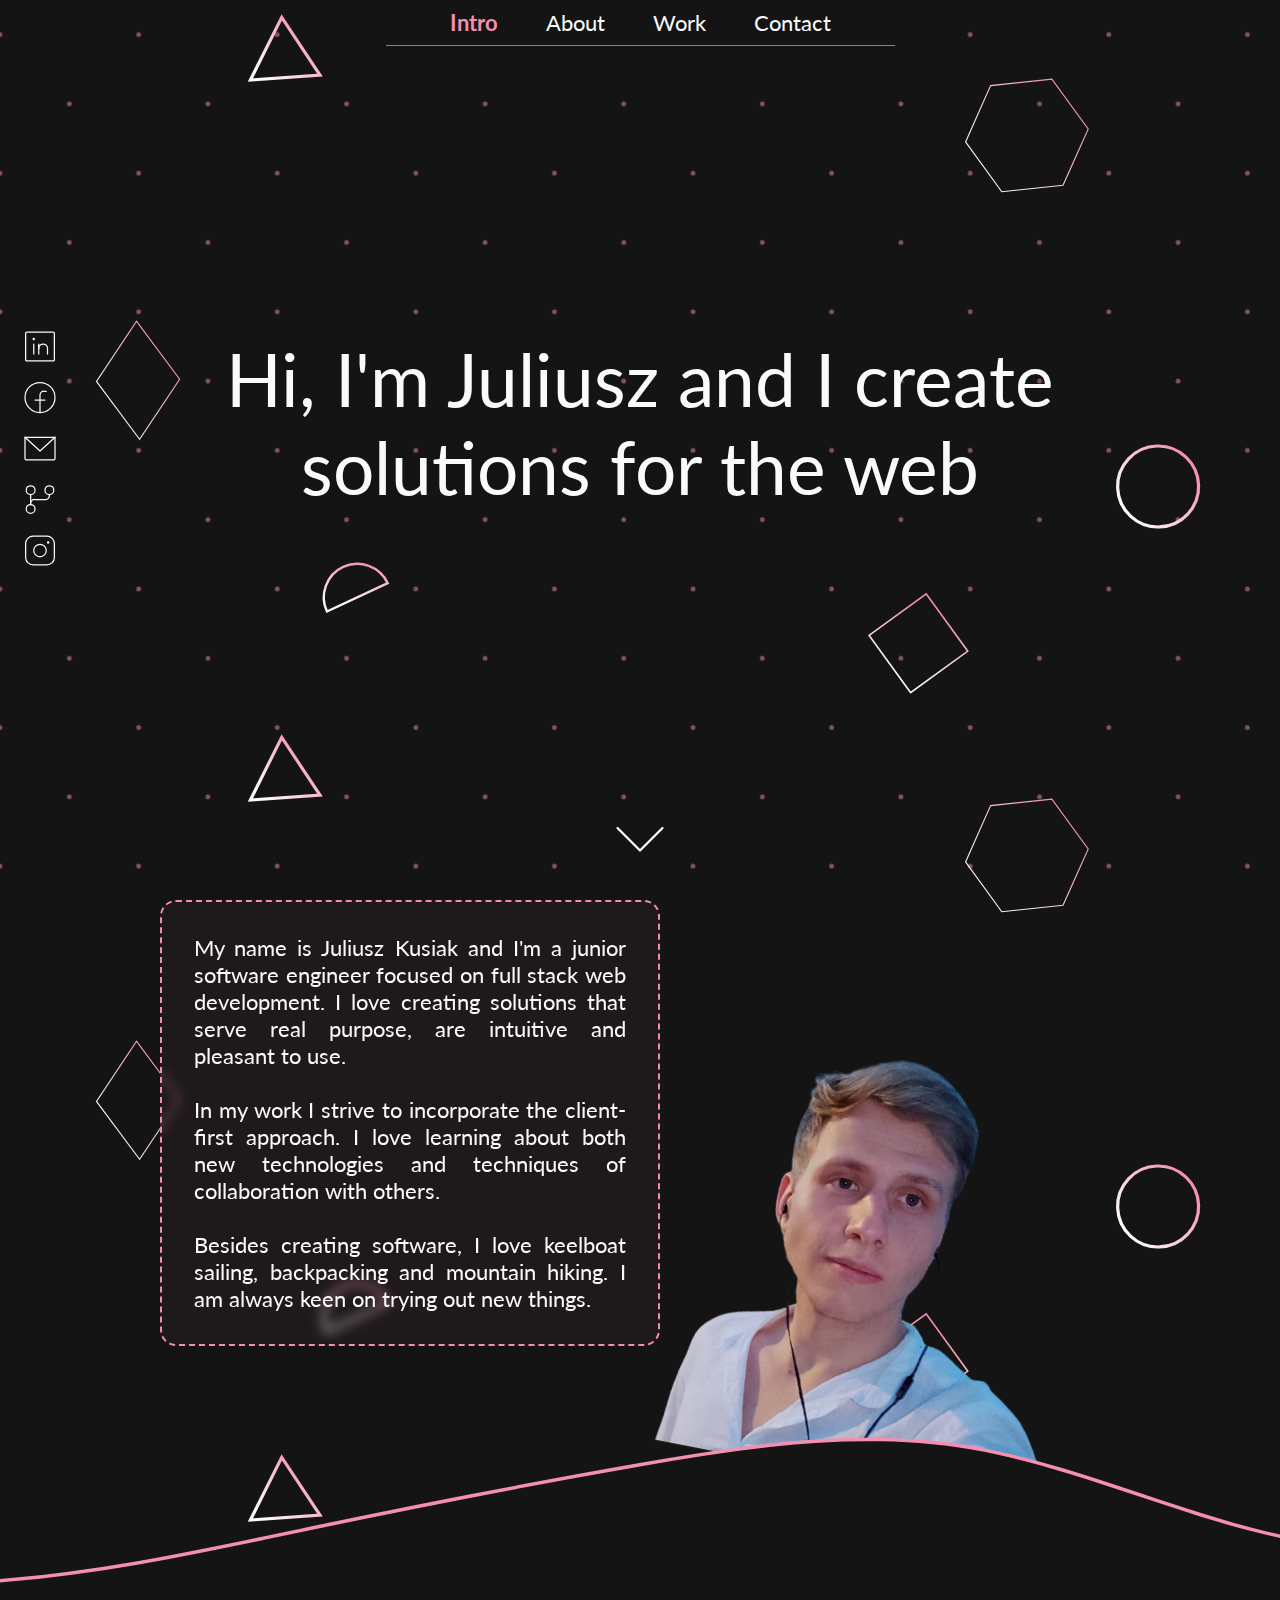
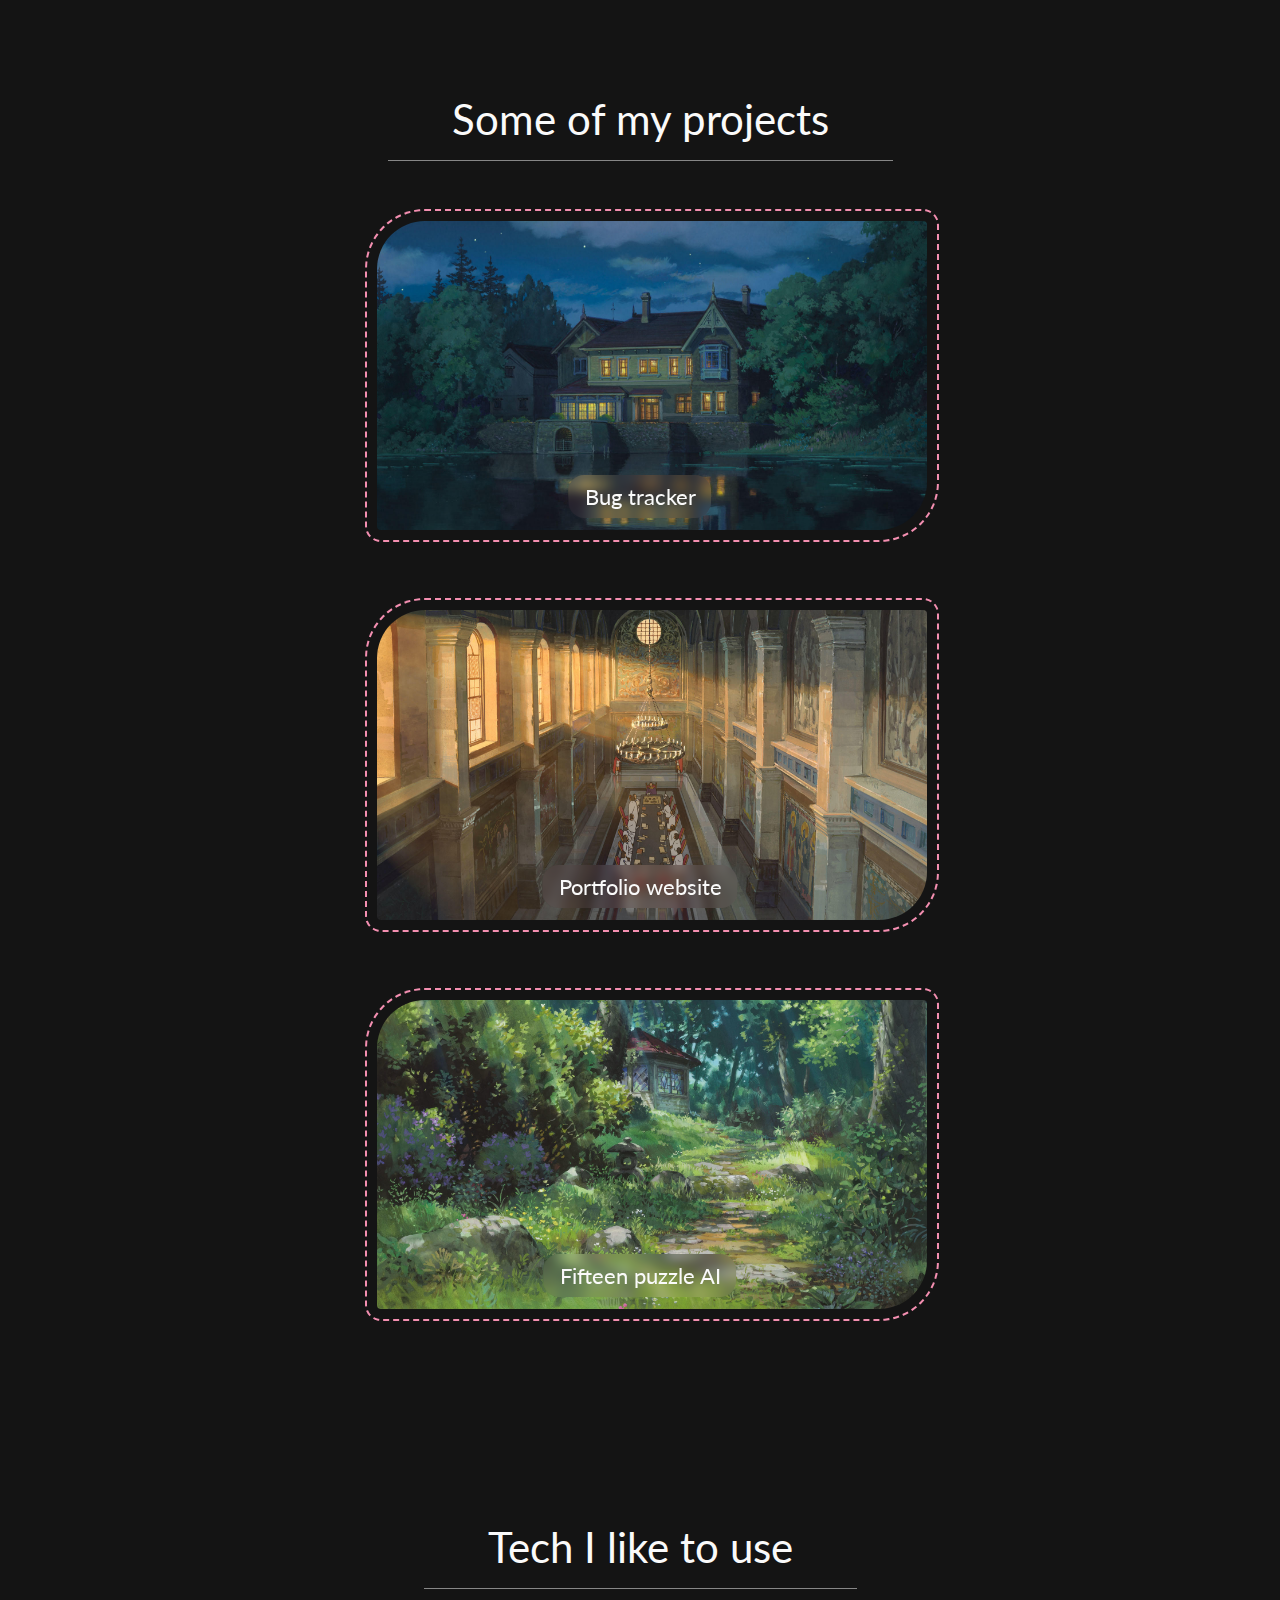
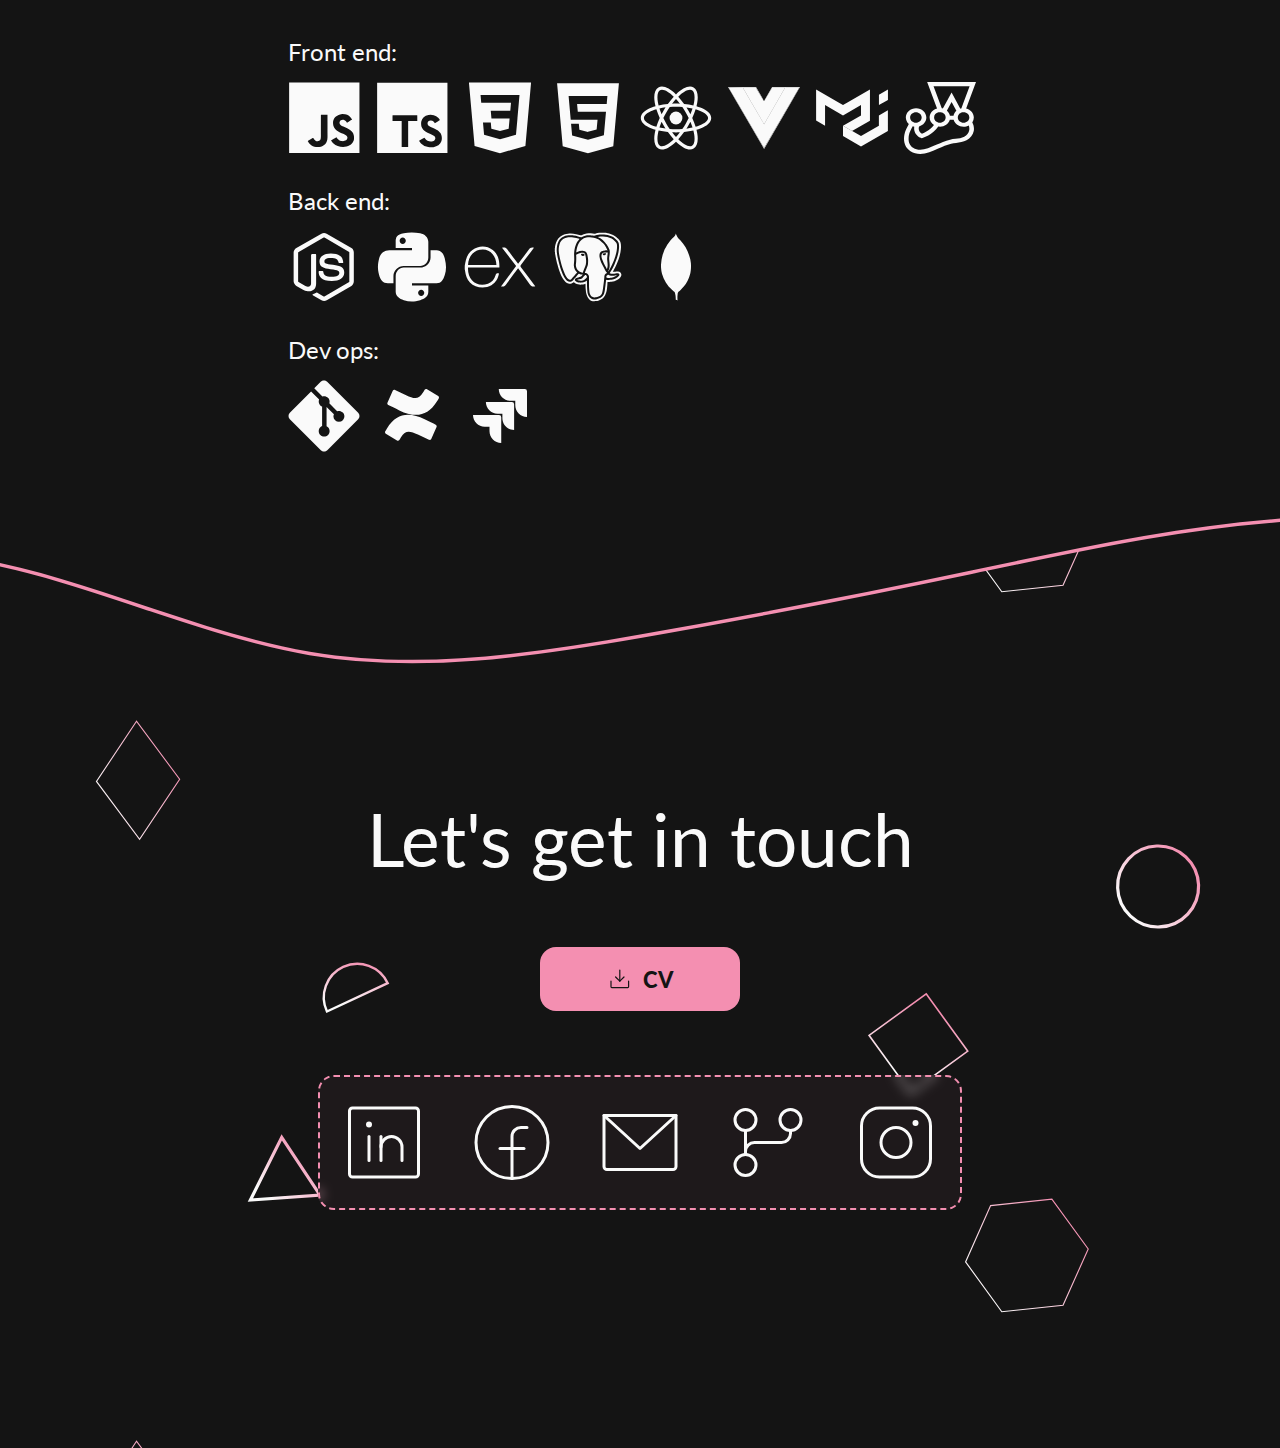
==== commit d496d132: "Create functional layout" ====
--- a/index.html
+++ b/index.html
@@ -16,12 +16,15 @@
 		<title>Juliusz Kusiak | Portfolio</title>
 		<link rel="stylesheet" href="index.css">
 		<link rel="stylesheet" href="/style/fonts.css">
+		<link rel="stylesheet" href="/style/wave.css">
 		<link rel="stylesheet" href="/style/components/about.css">
 		<link rel="stylesheet" href="/style/components/contact.css">
-		<link rel="stylesheet" href="/style/components/contactsSidebar.css">
+		<link rel="stylesheet" href="/style/components/contactSidebar.css">
 		<link rel="stylesheet" href="/style/components/intro.css">
 		<link rel="stylesheet" href="/style/components/navigation.css">
 		<link rel="stylesheet" href="/style/components/work.css">
+		<script defer src="/scripts/scrollAnimations.js"></script>
+		<script defer src="/scripts/backgroundParallax.js"></script>
 	</head>
 	<body>
 		<nav>
@@ -33,7 +36,7 @@
 			</div>
 		</nav>
 
-		<div id="contactsSidebar">
+		<div id="contactSidebar">
 			<a class="logoLink" href="https://www.linkedin.com/in/juliusz-kusiak/" target="_blank">
 				<svg class="contactLogo" xmlns="http://www.w3.org/2000/svg" width="192" height="192" fill="#fafafa" viewBox="0 0 256 256"><rect width="256" height="256" fill="none"></rect><rect x="36" y="36" width="184" height="184" rx="8" fill="none" stroke="#fafafa" stroke-linecap="round" stroke-linejoin="round" stroke-width="8"></rect><line x1="120" y1="112" x2="120" y2="176" fill="none" stroke="#fafafa" stroke-linecap="round" stroke-linejoin="round" stroke-width="8"></line><line x1="88" y1="112" x2="88" y2="176" fill="none" stroke="#fafafa" stroke-linecap="round" stroke-linejoin="round" stroke-width="8"></line><path d="M120,140a28,28,0,0,1,56,0v36" fill="none" stroke="#fafafa" stroke-linecap="round" stroke-linejoin="round" stroke-width="8"></path><circle cx="88" cy="80" r="8"></circle></svg>
 			</a>
@@ -50,159 +53,195 @@
 				<svg class="contactLogo" xmlns="http://www.w3.org/2000/svg" width="192" height="192" fill="#fafafa" viewBox="0 0 256 256"><rect width="256" height="256" fill="none"></rect><circle cx="128" cy="128" r="40" fill="none" stroke="#fafafa" stroke-linecap="round" stroke-linejoin="round" stroke-width="8"></circle><rect x="36" y="36" width="184" height="184" rx="48" fill="none" stroke="#fafafa" stroke-linecap="round" stroke-linejoin="round" stroke-width="8"></rect><circle cx="180" cy="76" r="8"></circle></svg>
 			</a>
 		</div>
-
 		<section id="intro">
 			<div class="introText">
-				Hi, I'm Juliusz and I <span id="wordContainer"><span id="wordToAnimate">create</span></span>
-			</div>
-			<div class="introText">
-				solutions for the web
+				Hi, I'm Juliusz and I create solutions for the web
 			</div>
 			<a id="downArrow" href="/index.html#about">
 				<svg xmlns="http://www.w3.org/2000/svg" width="72" height="72" fill="#000000" viewBox="0 0 256 256"><rect width="256" height="256" fill="none"></rect><polyline points="208 96 128 176 48 96" fill="none" stroke="#fafafa" stroke-linecap="round" stroke-linejoin="round" stroke-width="8"></polyline></svg>
 			</a>
 		</section>
-		
 		<section id="about">
-			<div id="aboutText">
-				I'm a junior software engineer based in Lodz, Poland. I am focused on full stack web development 
-				<img id="myPicture" src="/utils/me.png" alt="Picture of myself"/>
-			</div>
-			
-			<div id="skillsContainer">
-				<div id="techHeader">Tech I like to use</div>
-				<div class="techSubheader">Front end:</div>
-				<svg class="skillLogo" viewBox="0 0 128 128">
-					<path fill="#F0DB4F" d="M2 1v125h125V1H2zm66.119 106.513c-1.845 3.749-5.367 6.212-9.448 7.401-6.271 1.44-12.269.619-16.731-2.059-2.986-1.832-5.318-4.652-6.901-7.901l9.52-5.83c.083.035.333.487.667 1.071 1.214 2.034 2.261 3.474 4.319 4.485 2.022.69 6.461 1.131 8.175-2.427 1.047-1.81.714-7.628.714-14.065C58.433 78.073 58.48 68 58.48 58h11.709c0 11 .06 21.418 0 32.152.025 6.58.596 12.446-2.07 17.361zm48.574-3.308c-4.07 13.922-26.762 14.374-35.83 5.176-1.916-2.165-3.117-3.296-4.26-5.795 4.819-2.772 4.819-2.772 9.508-5.485 2.547 3.915 4.902 6.068 9.139 6.949 5.748.702 11.531-1.273 10.234-7.378-1.333-4.986-11.77-6.199-18.873-11.531-7.211-4.843-8.901-16.611-2.975-23.335 1.975-2.487 5.343-4.343 8.877-5.235l3.688-.477c7.081-.143 11.507 1.727 14.756 5.355.904.916 1.642 1.904 3.022 4.045-3.772 2.404-3.76 2.381-9.163 5.879-1.154-2.486-3.069-4.046-5.093-4.724-3.142-.952-7.104.083-7.926 3.403-.285 1.023-.226 1.975.227 3.665 1.273 2.903 5.545 4.165 9.377 5.926 11.031 4.474 14.756 9.271 15.672 14.981.882 4.916-.213 8.105-.38 8.581z"></path>
-				</svg>
-				
-				<svg class="skillLogo" viewBox="0 0 128 128">
-					<path fill="#007acc" d="M2 63.91v62.5h125v-125H2zm100.73-5a15.56 15.56 0 017.82 4.5 20.58 20.58 0 013 4c0 .16-5.4 3.81-8.69 5.85-.12.08-.6-.44-1.13-1.23a7.09 7.09 0 00-5.87-3.53c-3.79-.26-6.23 1.73-6.21 5a4.58 4.58 0 00.54 2.34c.83 1.73 2.38 2.76 7.24 4.86 8.95 3.85 12.78 6.39 15.16 10 2.66 4 3.25 10.46 1.45 15.24-2 5.2-6.9 8.73-13.83 9.9a38.32 38.32 0 01-9.52-.1A23 23 0 0180 109.19c-1.15-1.27-3.39-4.58-3.25-4.82a9.34 9.34 0 011.15-.73l4.6-2.64 3.59-2.08.75 1.11a16.78 16.78 0 004.74 4.54c4 2.1 9.46 1.81 12.16-.62a5.43 5.43 0 00.69-6.92c-1-1.39-3-2.56-8.59-5-6.45-2.78-9.23-4.5-11.77-7.24a16.48 16.48 0 01-3.43-6.25 25 25 0 01-.22-8c1.33-6.23 6-10.58 12.82-11.87a31.66 31.66 0 019.49.26zm-29.34 5.24v5.12H57.16v46.23H45.65V69.26H29.38v-5a49.19 49.19 0 01.14-5.16c.06-.08 10-.12 22-.1h21.81z"></path>
-				</svg>
-
-				<svg class="skillLogo" viewBox="0 0 128 128">
-					<path fill="#1572B6" d="M8.76 1l10.055 112.883 45.118 12.58 45.244-12.626L119.24 1H8.76zm89.591 25.862l-3.347 37.605.01.203-.014.467v-.004l-2.378 26.294-.262 2.336L64 101.607v.001l-.022.019-28.311-7.888L33.75 72h13.883l.985 11.054 15.386 4.17-.004.008v-.002l15.443-4.229L81.075 65H48.792l-.277-3.043-.631-7.129L47.553 51h34.749l1.264-14H30.64l-.277-3.041-.63-7.131L29.401 23h69.281l-.331 3.862z"></path>
-				</svg>
-	
-				<svg class="skillLogo" viewBox="0 0 128 128">
-					<path fill="#E44D26" d="M9.032 2l10.005 112.093 44.896 12.401 45.02-12.387L118.968 2H9.032zm89.126 26.539l-.627 7.172L97.255 39H44.59l1.257 14h50.156l-.336 3.471-3.233 36.119-.238 2.27L64 102.609v.002l-.034.018-28.177-7.423L33.876 74h13.815l.979 10.919L63.957 89H64v-.546l15.355-3.875L80.959 67H33.261l-3.383-38.117L29.549 25h68.939l-.33 3.539z"></path>
-				</svg>
-	
-				<svg class="skillLogo" viewBox="0 0 128 128">
-					<g fill="#61DAFB"><circle cx="64" cy="64" r="11.4"></circle><path d="M107.3 45.2c-2.2-.8-4.5-1.6-6.9-2.3.6-2.4 1.1-4.8 1.5-7.1 2.1-13.2-.2-22.5-6.6-26.1-1.9-1.1-4-1.6-6.4-1.6-7 0-15.9 5.2-24.9 13.9-9-8.7-17.9-13.9-24.9-13.9-2.4 0-4.5.5-6.4 1.6-6.4 3.7-8.7 13-6.6 26.1.4 2.3.9 4.7 1.5 7.1-2.4.7-4.7 1.4-6.9 2.3C8.2 50 1.4 56.6 1.4 64s6.9 14 19.3 18.8c2.2.8 4.5 1.6 6.9 2.3-.6 2.4-1.1 4.8-1.5 7.1-2.1 13.2.2 22.5 6.6 26.1 1.9 1.1 4 1.6 6.4 1.6 7.1 0 16-5.2 24.9-13.9 9 8.7 17.9 13.9 24.9 13.9 2.4 0 4.5-.5 6.4-1.6 6.4-3.7 8.7-13 6.6-26.1-.4-2.3-.9-4.7-1.5-7.1 2.4-.7 4.7-1.4 6.9-2.3 12.5-4.8 19.3-11.4 19.3-18.8s-6.8-14-19.3-18.8zM92.5 14.7c4.1 2.4 5.5 9.8 3.8 20.3-.3 2.1-.8 4.3-1.4 6.6-5.2-1.2-10.7-2-16.5-2.5-3.4-4.8-6.9-9.1-10.4-13 7.4-7.3 14.9-12.3 21-12.3 1.3 0 2.5.3 3.5.9zM81.3 74c-1.8 3.2-3.9 6.4-6.1 9.6-3.7.3-7.4.4-11.2.4-3.9 0-7.6-.1-11.2-.4-2.2-3.2-4.2-6.4-6-9.6-1.9-3.3-3.7-6.7-5.3-10 1.6-3.3 3.4-6.7 5.3-10 1.8-3.2 3.9-6.4 6.1-9.6 3.7-.3 7.4-.4 11.2-.4 3.9 0 7.6.1 11.2.4 2.2 3.2 4.2 6.4 6 9.6 1.9 3.3 3.7 6.7 5.3 10-1.7 3.3-3.4 6.6-5.3 10zm8.3-3.3c1.5 3.5 2.7 6.9 3.8 10.3-3.4.8-7 1.4-10.8 1.9 1.2-1.9 2.5-3.9 3.6-6 1.2-2.1 2.3-4.2 3.4-6.2zM64 97.8c-2.4-2.6-4.7-5.4-6.9-8.3 2.3.1 4.6.2 6.9.2 2.3 0 4.6-.1 6.9-.2-2.2 2.9-4.5 5.7-6.9 8.3zm-18.6-15c-3.8-.5-7.4-1.1-10.8-1.9 1.1-3.3 2.3-6.8 3.8-10.3 1.1 2 2.2 4.1 3.4 6.1 1.2 2.2 2.4 4.1 3.6 6.1zm-7-25.5c-1.5-3.5-2.7-6.9-3.8-10.3 3.4-.8 7-1.4 10.8-1.9-1.2 1.9-2.5 3.9-3.6 6-1.2 2.1-2.3 4.2-3.4 6.2zM64 30.2c2.4 2.6 4.7 5.4 6.9 8.3-2.3-.1-4.6-.2-6.9-.2-2.3 0-4.6.1-6.9.2 2.2-2.9 4.5-5.7 6.9-8.3zm22.2 21l-3.6-6c3.8.5 7.4 1.1 10.8 1.9-1.1 3.3-2.3 6.8-3.8 10.3-1.1-2.1-2.2-4.2-3.4-6.2zM31.7 35c-1.7-10.5-.3-17.9 3.8-20.3 1-.6 2.2-.9 3.5-.9 6 0 13.5 4.9 21 12.3-3.5 3.8-7 8.2-10.4 13-5.8.5-11.3 1.4-16.5 2.5-.6-2.3-1-4.5-1.4-6.6zM7 64c0-4.7 5.7-9.7 15.7-13.4 2-.8 4.2-1.5 6.4-2.1 1.6 5 3.6 10.3 6 15.6-2.4 5.3-4.5 10.5-6 15.5C15.3 75.6 7 69.6 7 64zm28.5 49.3c-4.1-2.4-5.5-9.8-3.8-20.3.3-2.1.8-4.3 1.4-6.6 5.2 1.2 10.7 2 16.5 2.5 3.4 4.8 6.9 9.1 10.4 13-7.4 7.3-14.9 12.3-21 12.3-1.3 0-2.5-.3-3.5-.9zM96.3 93c1.7 10.5.3 17.9-3.8 20.3-1 .6-2.2.9-3.5.9-6 0-13.5-4.9-21-12.3 3.5-3.8 7-8.2 10.4-13 5.8-.5 11.3-1.4 16.5-2.5.6 2.3 1 4.5 1.4 6.6zm9-15.6c-2 .8-4.2 1.5-6.4 2.1-1.6-5-3.6-10.3-6-15.6 2.4-5.3 4.5-10.5 6-15.5 13.8 4 22.1 10 22.1 15.6 0 4.7-5.8 9.7-15.7 13.4z"></path></g>
-				</svg>
-	
-				<svg class="skillLogo" viewBox="0 0 128 128">
-					<path d="M0 8.934l49.854.158 14.167 24.47 14.432-24.47L128 8.935l-63.834 110.14zm126.98.637l-24.36.02-38.476 66.053L25.691 9.592.942 9.572l63.211 107.89zm-25.149-.008l-22.745.168-15.053 24.647L49.216 9.73l-22.794-.168 37.731 64.476zm-75.834-.17l23.002.009m-23.002-.01l23.002.01" fill="none"></path><path d="M25.997 9.393l23.002.009L64.035 34.36 79.018 9.404 102 9.398 64.15 75.053z" fill="#35495e"></path><path d="M.91 9.569l25.067-.172 38.15 65.659L101.98 9.401l25.11.026-62.966 108.06z" fill="#41b883"></path>
-				</svg>
+			<div id="descriptionContainer">
+				<div id="aboutText">
+					My name is Juliusz Kusiak and I'm a junior software engineer focused on full stack web development. I love creating solutions that serve real purpose, are intuitive and pleasant to use.
+					<br /> <br />
+					In my work I strive to incorporate the client-first approach. I love learning about both new technologies and techniques of collaboration with others.
+					<br /> <br />
+					Besides creating software, I love keelboat sailing, backpacking and mountain hiking. I am always keen on trying out new things.
+				</div>
+				<div id="myPictureBox">
+					<img id="myPicture" src="/utils/me.png" alt="Picture of myself" />
+				</div>
+			</div>
+		</section>
+			
+		
+		<div class="wave reverse">
+			<svg class="waveFillSvg" preserveAspectRatio="xMidYMid slice" viewBox="0 0 1980 300" width="100%" height="300" xmlns="http://www.w3.org/2000/svg" xmlns:xlink="http://www.w3.org/1999/xlink" version="1.1"><path d="M0 115L55 108C110 101 220 87 330 107C440 127 550 181 660 199.7C770 218.3 880 201.7 990 182.5C1100 163.3 1210 141.7 1320 118.7C1430 95.7 1540 71.3 1650 65.3C1760 59.3 1870 71.7 1925 77.8L1980 84L1980 0L1925 0C1870 0 1760 0 1650 0C1540 0 1430 0 1320 0C1210 0 1100 0 990 0C880 0 770 0 660 0C550 0 440 0 330 0C220 0 110 0 55 0L0 0Z" stroke-linecap="round" stroke-linejoin="miter"></path></svg>
+			<svg class="waveOutlineSvg" preserveAspectRatio="xMidYMid slice" viewBox="0 0 1980 300" width="100%" height="300" xmlns="http://www.w3.org/2000/svg" xmlns:xlink="http://www.w3.org/1999/xlink" version="1.1"><path d="M0 115L55 108C110 101 220 87 330 107C440 127 550 181 660 199.7C770 218.3 880 201.7 990 182.5C1100 163.3 1210 141.7 1320 118.7C1430 95.7 1540 71.3 1650 65.3C1760 59.3 1870 71.7 1925 77.8L1980 84L19800Z"></path></svg>
+		</div>
+
+		<section id="work">
+			<div id="workContainer">
+				<div id="workHeader">Some of my projects</div>
+				<div id="workGrid">
+					<div class="workButton">
+						<img class="partImage" src="/utils/marnie022.jpg" />
+						<div class="label">Bug tracker</div>
+						<div class="partialButtons">
+							<div class="partButton">
+								<a class="partButtonLink" href="https://github.com/JKusiak" target="_blank">
+									<svg class="partButtonIcon" xmlns="http://www.w3.org/2000/svg" width="192" height="192" fill="#fafafa" viewBox="0 0 256 256"><rect width="256" height="256" fill="none"></rect><circle cx="128" cy="128" r="96" fill="none" stroke="#fafafa" stroke-linecap="round" stroke-linejoin="round" stroke-width="8"></circle><line x1="37.5" y1="96" x2="218.5" y2="96" fill="none" stroke="#fafafa" stroke-linecap="round" stroke-linejoin="round" stroke-width="8"></line><line x1="37.5" y1="160" x2="218.5" y2="160" fill="none" stroke="#fafafa" stroke-linecap="round" stroke-linejoin="round" stroke-width="8"></line><ellipse cx="128" cy="128" rx="40" ry="93.4" fill="none" stroke="#fafafa" stroke-linecap="round" stroke-linejoin="round" stroke-width="8"></ellipse></svg>
+								</a>
+							</div>
+							<div class="divider"></div>
+							<div class="partButton">
+								<a class="partButtonLink" href="https://github.com/JKusiak/isshu" target="_blank">
+									<svg class="partButtonIcon" xmlns="http://www.w3.org/2000/svg" width="192" height="192" fill="#fafafa" viewBox="0 0 256 256"><rect width="256" height="256" fill="none"></rect><polyline points="64 88 16 128 64 168" fill="none" stroke="#fafafa" stroke-linecap="round" stroke-linejoin="round" stroke-width="8"></polyline><polyline points="192 88 240 128 192 168" fill="none" stroke="#fafafa" stroke-linecap="round" stroke-linejoin="round" stroke-width="8"></polyline><line x1="160" y1="40" x2="96" y2="216" fill="none" stroke="#fafafa" stroke-linecap="round" stroke-linejoin="round" stroke-width="8"></line></svg>
+								</a>
+							</div>
+						</div>
+					</div>
+		
+					<div class="workButton">
+						<img class="partImage" src="/utils/ged001.jpg" />
+						<div class="label">Portfolio website</div>
+						<div class="partialButtons">
+							<div class="partButton">
+								<a class="partButtonLink" href="https://github.com/JKusiak" target="_blank">
+									<svg class="partButtonIcon" xmlns="http://www.w3.org/2000/svg" width="192" height="192" fill="#fafafa" viewBox="0 0 256 256"><rect width="256" height="256" fill="none"></rect><circle cx="128" cy="128" r="96" fill="none" stroke="#fafafa" stroke-linecap="round" stroke-linejoin="round" stroke-width="8"></circle><line x1="37.5" y1="96" x2="218.5" y2="96" fill="none" stroke="#fafafa" stroke-linecap="round" stroke-linejoin="round" stroke-width="8"></line><line x1="37.5" y1="160" x2="218.5" y2="160" fill="none" stroke="#fafafa" stroke-linecap="round" stroke-linejoin="round" stroke-width="8"></line><ellipse cx="128" cy="128" rx="40" ry="93.4" fill="none" stroke="#fafafa" stroke-linecap="round" stroke-linejoin="round" stroke-width="8"></ellipse></svg>
+								</a>
+							</div>
+							<div class="divider"></div>
+							<div class="partButton">
+								<a class="partButtonLink" href="https://github.com/JKusiak/portfolio" target="_blank">
+									<svg class="partButtonIcon" xmlns="http://www.w3.org/2000/svg" width="192" height="192" fill="#fafafa" viewBox="0 0 256 256"><rect width="256" height="256" fill="none"></rect><polyline points="64 88 16 128 64 168" fill="none" stroke="#fafafa" stroke-linecap="round" stroke-linejoin="round" stroke-width="8"></polyline><polyline points="192 88 240 128 192 168" fill="none" stroke="#fafafa" stroke-linecap="round" stroke-linejoin="round" stroke-width="8"></polyline><line x1="160" y1="40" x2="96" y2="216" fill="none" stroke="#fafafa" stroke-linecap="round" stroke-linejoin="round" stroke-width="8"></line></svg>
+								</a>
+							</div>
+						</div>
+					</div>
+		
+					<div class="workButton">
+						<img class="partImage" src="/utils/karigurashi001.jpg" />
+						<div class="label">Fifteen puzzle AI</div>
+						<div class="partialButtons">
+							<div class="partButton">
+								<a class="partButtonLink" href="https://github.com/JKusiak" target="_blank">
+									<svg class="partButtonIcon" xmlns="http://www.w3.org/2000/svg" width="192" height="192" fill="#fafafa" viewBox="0 0 256 256"><rect width="256" height="256" fill="none"></rect><circle cx="128" cy="128" r="96" fill="none" stroke="#fafafa" stroke-linecap="round" stroke-linejoin="round" stroke-width="8"></circle><line x1="37.5" y1="96" x2="218.5" y2="96" fill="none" stroke="#fafafa" stroke-linecap="round" stroke-linejoin="round" stroke-width="8"></line><line x1="37.5" y1="160" x2="218.5" y2="160" fill="none" stroke="#fafafa" stroke-linecap="round" stroke-linejoin="round" stroke-width="8"></line><ellipse cx="128" cy="128" rx="40" ry="93.4" fill="none" stroke="#fafafa" stroke-linecap="round" stroke-linejoin="round" stroke-width="8"></ellipse></svg>
+								</a>
+							</div>
+							<div class="divider"></div>
+							<div class="partButton">
+								<a class="partButtonLink" href="https://github.com/JKusiak/fifteen-puzzle" target="_blank">
+									<svg class="partButtonIcon" xmlns="http://www.w3.org/2000/svg" width="192" height="192" fill="#fafafa" viewBox="0 0 256 256"><rect width="256" height="256" fill="none"></rect><polyline points="64 88 16 128 64 168" fill="none" stroke="#fafafa" stroke-linecap="round" stroke-linejoin="round" stroke-width="8"></polyline><polyline points="192 88 240 128 192 168" fill="none" stroke="#fafafa" stroke-linecap="round" stroke-linejoin="round" stroke-width="8"></polyline><line x1="160" y1="40" x2="96" y2="216" fill="none" stroke="#fafafa" stroke-linecap="round" stroke-linejoin="round" stroke-width="8"></line></svg>
+								</a>
+							</div>
+						</div>
+					</div>
+				</div>
+
+				<div id="techHeader">
+					Tech I like to use
+				</div>
+				<div id="techDisplay">
+					<div class="techSubheader">
+						Front end:
+					</div>
+					<div class="categorySkillsBar">
+						<svg class="skillLogo" viewBox="0 0 128 128">
+							<path fill="#F0DB4F" d="M2 1v125h125V1H2zm66.119 106.513c-1.845 3.749-5.367 6.212-9.448 7.401-6.271 1.44-12.269.619-16.731-2.059-2.986-1.832-5.318-4.652-6.901-7.901l9.52-5.83c.083.035.333.487.667 1.071 1.214 2.034 2.261 3.474 4.319 4.485 2.022.69 6.461 1.131 8.175-2.427 1.047-1.81.714-7.628.714-14.065C58.433 78.073 58.48 68 58.48 58h11.709c0 11 .06 21.418 0 32.152.025 6.58.596 12.446-2.07 17.361zm48.574-3.308c-4.07 13.922-26.762 14.374-35.83 5.176-1.916-2.165-3.117-3.296-4.26-5.795 4.819-2.772 4.819-2.772 9.508-5.485 2.547 3.915 4.902 6.068 9.139 6.949 5.748.702 11.531-1.273 10.234-7.378-1.333-4.986-11.77-6.199-18.873-11.531-7.211-4.843-8.901-16.611-2.975-23.335 1.975-2.487 5.343-4.343 8.877-5.235l3.688-.477c7.081-.143 11.507 1.727 14.756 5.355.904.916 1.642 1.904 3.022 4.045-3.772 2.404-3.76 2.381-9.163 5.879-1.154-2.486-3.069-4.046-5.093-4.724-3.142-.952-7.104.083-7.926 3.403-.285 1.023-.226 1.975.227 3.665 1.273 2.903 5.545 4.165 9.377 5.926 11.031 4.474 14.756 9.271 15.672 14.981.882 4.916-.213 8.105-.38 8.581z"></path>
+						</svg>
+						
+						<svg class="skillLogo" viewBox="0 0 128 128">
+							<path fill="#007acc" d="M2 63.91v62.5h125v-125H2zm100.73-5a15.56 15.56 0 017.82 4.5 20.58 20.58 0 013 4c0 .16-5.4 3.81-8.69 5.85-.12.08-.6-.44-1.13-1.23a7.09 7.09 0 00-5.87-3.53c-3.79-.26-6.23 1.73-6.21 5a4.58 4.58 0 00.54 2.34c.83 1.73 2.38 2.76 7.24 4.86 8.95 3.85 12.78 6.39 15.16 10 2.66 4 3.25 10.46 1.45 15.24-2 5.2-6.9 8.73-13.83 9.9a38.32 38.32 0 01-9.52-.1A23 23 0 0180 109.19c-1.15-1.27-3.39-4.58-3.25-4.82a9.34 9.34 0 011.15-.73l4.6-2.64 3.59-2.08.75 1.11a16.78 16.78 0 004.74 4.54c4 2.1 9.46 1.81 12.16-.62a5.43 5.43 0 00.69-6.92c-1-1.39-3-2.56-8.59-5-6.45-2.78-9.23-4.5-11.77-7.24a16.48 16.48 0 01-3.43-6.25 25 25 0 01-.22-8c1.33-6.23 6-10.58 12.82-11.87a31.66 31.66 0 019.49.26zm-29.34 5.24v5.12H57.16v46.23H45.65V69.26H29.38v-5a49.19 49.19 0 01.14-5.16c.06-.08 10-.12 22-.1h21.81z"></path>
+						</svg>
+
+						<svg class="skillLogo" viewBox="0 0 128 128">
+							<path fill="#1572B6" d="M8.76 1l10.055 112.883 45.118 12.58 45.244-12.626L119.24 1H8.76zm89.591 25.862l-3.347 37.605.01.203-.014.467v-.004l-2.378 26.294-.262 2.336L64 101.607v.001l-.022.019-28.311-7.888L33.75 72h13.883l.985 11.054 15.386 4.17-.004.008v-.002l15.443-4.229L81.075 65H48.792l-.277-3.043-.631-7.129L47.553 51h34.749l1.264-14H30.64l-.277-3.041-.63-7.131L29.401 23h69.281l-.331 3.862z"></path>
+						</svg>
+			
+						<svg class="skillLogo" viewBox="0 0 128 128">
+							<path fill="#E44D26" d="M9.032 2l10.005 112.093 44.896 12.401 45.02-12.387L118.968 2H9.032zm89.126 26.539l-.627 7.172L97.255 39H44.59l1.257 14h50.156l-.336 3.471-3.233 36.119-.238 2.27L64 102.609v.002l-.034.018-28.177-7.423L33.876 74h13.815l.979 10.919L63.957 89H64v-.546l15.355-3.875L80.959 67H33.261l-3.383-38.117L29.549 25h68.939l-.33 3.539z"></path>
+						</svg>
+			
+						<svg class="skillLogo" viewBox="0 0 128 128">
+							<g fill="#61DAFB"><circle cx="64" cy="64" r="11.4"></circle><path d="M107.3 45.2c-2.2-.8-4.5-1.6-6.9-2.3.6-2.4 1.1-4.8 1.5-7.1 2.1-13.2-.2-22.5-6.6-26.1-1.9-1.1-4-1.6-6.4-1.6-7 0-15.9 5.2-24.9 13.9-9-8.7-17.9-13.9-24.9-13.9-2.4 0-4.5.5-6.4 1.6-6.4 3.7-8.7 13-6.6 26.1.4 2.3.9 4.7 1.5 7.1-2.4.7-4.7 1.4-6.9 2.3C8.2 50 1.4 56.6 1.4 64s6.9 14 19.3 18.8c2.2.8 4.5 1.6 6.9 2.3-.6 2.4-1.1 4.8-1.5 7.1-2.1 13.2.2 22.5 6.6 26.1 1.9 1.1 4 1.6 6.4 1.6 7.1 0 16-5.2 24.9-13.9 9 8.7 17.9 13.9 24.9 13.9 2.4 0 4.5-.5 6.4-1.6 6.4-3.7 8.7-13 6.6-26.1-.4-2.3-.9-4.7-1.5-7.1 2.4-.7 4.7-1.4 6.9-2.3 12.5-4.8 19.3-11.4 19.3-18.8s-6.8-14-19.3-18.8zM92.5 14.7c4.1 2.4 5.5 9.8 3.8 20.3-.3 2.1-.8 4.3-1.4 6.6-5.2-1.2-10.7-2-16.5-2.5-3.4-4.8-6.9-9.1-10.4-13 7.4-7.3 14.9-12.3 21-12.3 1.3 0 2.5.3 3.5.9zM81.3 74c-1.8 3.2-3.9 6.4-6.1 9.6-3.7.3-7.4.4-11.2.4-3.9 0-7.6-.1-11.2-.4-2.2-3.2-4.2-6.4-6-9.6-1.9-3.3-3.7-6.7-5.3-10 1.6-3.3 3.4-6.7 5.3-10 1.8-3.2 3.9-6.4 6.1-9.6 3.7-.3 7.4-.4 11.2-.4 3.9 0 7.6.1 11.2.4 2.2 3.2 4.2 6.4 6 9.6 1.9 3.3 3.7 6.7 5.3 10-1.7 3.3-3.4 6.6-5.3 10zm8.3-3.3c1.5 3.5 2.7 6.9 3.8 10.3-3.4.8-7 1.4-10.8 1.9 1.2-1.9 2.5-3.9 3.6-6 1.2-2.1 2.3-4.2 3.4-6.2zM64 97.8c-2.4-2.6-4.7-5.4-6.9-8.3 2.3.1 4.6.2 6.9.2 2.3 0 4.6-.1 6.9-.2-2.2 2.9-4.5 5.7-6.9 8.3zm-18.6-15c-3.8-.5-7.4-1.1-10.8-1.9 1.1-3.3 2.3-6.8 3.8-10.3 1.1 2 2.2 4.1 3.4 6.1 1.2 2.2 2.4 4.1 3.6 6.1zm-7-25.5c-1.5-3.5-2.7-6.9-3.8-10.3 3.4-.8 7-1.4 10.8-1.9-1.2 1.9-2.5 3.9-3.6 6-1.2 2.1-2.3 4.2-3.4 6.2zM64 30.2c2.4 2.6 4.7 5.4 6.9 8.3-2.3-.1-4.6-.2-6.9-.2-2.3 0-4.6.1-6.9.2 2.2-2.9 4.5-5.7 6.9-8.3zm22.2 21l-3.6-6c3.8.5 7.4 1.1 10.8 1.9-1.1 3.3-2.3 6.8-3.8 10.3-1.1-2.1-2.2-4.2-3.4-6.2zM31.7 35c-1.7-10.5-.3-17.9 3.8-20.3 1-.6 2.2-.9 3.5-.9 6 0 13.5 4.9 21 12.3-3.5 3.8-7 8.2-10.4 13-5.8.5-11.3 1.4-16.5 2.5-.6-2.3-1-4.5-1.4-6.6zM7 64c0-4.7 5.7-9.7 15.7-13.4 2-.8 4.2-1.5 6.4-2.1 1.6 5 3.6 10.3 6 15.6-2.4 5.3-4.5 10.5-6 15.5C15.3 75.6 7 69.6 7 64zm28.5 49.3c-4.1-2.4-5.5-9.8-3.8-20.3.3-2.1.8-4.3 1.4-6.6 5.2 1.2 10.7 2 16.5 2.5 3.4 4.8 6.9 9.1 10.4 13-7.4 7.3-14.9 12.3-21 12.3-1.3 0-2.5-.3-3.5-.9zM96.3 93c1.7 10.5.3 17.9-3.8 20.3-1 .6-2.2.9-3.5.9-6 0-13.5-4.9-21-12.3 3.5-3.8 7-8.2 10.4-13 5.8-.5 11.3-1.4 16.5-2.5.6 2.3 1 4.5 1.4 6.6zm9-15.6c-2 .8-4.2 1.5-6.4 2.1-1.6-5-3.6-10.3-6-15.6 2.4-5.3 4.5-10.5 6-15.5 13.8 4 22.1 10 22.1 15.6 0 4.7-5.8 9.7-15.7 13.4z"></path></g>
+						</svg>
+			
+						<svg class="skillLogo" viewBox="0 0 128 128">
+							<path d="M0 8.934l49.854.158 14.167 24.47 14.432-24.47L128 8.935l-63.834 110.14zm126.98.637l-24.36.02-38.476 66.053L25.691 9.592.942 9.572l63.211 107.89zm-25.149-.008l-22.745.168-15.053 24.647L49.216 9.73l-22.794-.168 37.731 64.476zm-75.834-.17l23.002.009m-23.002-.01l23.002.01" fill="none"></path><path d="M25.997 9.393l23.002.009L64.035 34.36 79.018 9.404 102 9.398 64.15 75.053z" fill="#35495e"></path><path d="M.91 9.569l25.067-.172 38.15 65.659L101.98 9.401l25.11.026-62.966 108.06z" fill="#41b883"></path>
+						</svg>
+							
+						<svg class="skillLogo" viewBox="0 0 128 128">
+							<path fill="#1FA6CA" d="M.2 68.6V13.4L48 41v18.4L16.1 41v36.8L.2 68.6zM48 41l47.9-27.6v55.3L64 87l-16-9.2 32-18.4V41L48 59.4V41z"></path><path fill="#1FA6CA" d="M48 77.8v18.4l32 18.4V96.2L48 77.8zM80 114.6L127.8 87V50.2l-16 9.2v18.4L80 96.2v18.4zM111.9 41V22.6l16-9.2v18.4l-16 9.2z"></path>
+						</svg>
+
+						<svg class="skillLogo" viewBox="0 0 128 128">
+							<path fill="#99425B" d="M124.129 63.02c0-7.692-5.828-14.165-13.652-16.012L128 .113H41.16l17.563 47.043c-7.578 1.996-13.164 8.356-13.164 15.903 0 5.546 3.058 10.464 7.703 13.496-1.832 2.367-3.953 4.55-6.356 6.62-4.523 3.848-9.539 6.805-14.957 8.766-4.89-2.996-7.008-8.285-5.094-13.02 7.457-2.07 12.88-8.394 12.88-15.827 0-9.133-8.192-16.532-18.22-16.532-10.066 0-18.253 7.434-18.253 16.57 0 4.513 2.035 8.653 5.297 11.61-.286.52-.57 1.035-.856 1.59C4.973 81.438 1.875 87.207.691 93.68c-2.363 12.941 1.508 23.336 10.84 29.215 5.258 3.293 11.047 4.957 17.282 4.957 10.714 0 21.597-4.883 32.109-9.618 7.5-3.363 15.242-6.879 22.863-8.578 2.813-.629 5.746-1 8.844-1.406 6.273-.813 12.754-1.664 18.582-4.734 6.805-3.586 11.45-9.579 12.797-16.457 1.015-5.29 0-10.614-2.61-15.274a15.35 15.35 0 002.73-8.765zm-7.945 0c0 5.14-4.606 9.32-10.27 9.32s-10.27-4.18-10.27-9.32c0-1.665.489-3.254 1.344-4.622.325-.52.735-1.035 1.14-1.48a8.517 8.517 0 011.427-1.219l.043-.039c.324-.222.691-.445 1.058-.664 0 0 .04 0 .04-.039.163-.074.327-.184.492-.258.039 0 .078-.039.12-.039.165-.07.368-.144.57-.219a8.78 8.78 0 00.571-.222c.04 0 .082-.04.121-.04.164-.034.328-.109.489-.144.043 0 .125-.039.164-.039.203-.035.367-.074.57-.11h.043l.61-.113c.042 0 .12 0 .163-.035.164 0 .325-.039.489-.039h.203c.203 0 .41-.035.652-.035h.531c.16 0 .286 0 .446.035h.082c.328.04.652.074.98.149 4.645.886 8.192 4.66 8.192 9.172zM52.527 7.508h64.102l-14.711 39.387c-.61.113-1.223.296-1.832.48l-15.484-28.66L69.074 47.19c-.613-.183-1.265-.296-1.914-.406zM81.664 59.8c-.773-3.477-2.73-6.582-5.5-8.875l8.438-15.457 8.515 15.789c-2.527 2.293-4.36 5.215-5.094 8.543zM61.25 53.96c.203-.04.367-.074.57-.113h.121c.164-.035.329-.035.489-.075h.164c.164 0 .285-.035.449-.035h1.59c.16 0 .285.035.406.035.082 0 .121 0 .203.04.164.035.285.035.45.074.038 0 .081 0 .163.035.204.039.407.074.57.113h.04c.164.035.328.07.488.145.043 0 .082.039.164.039.121.035.285.074.406.148.043 0 .082.035.125.035.16.075.325.114.489.188h.039c.203.07.367.144.531.258h.04c.163.074.327.183.491.257.04 0 .04.04.078.04.164.07.286.183.45.257l.043.035c.488.333.937.704 1.382 1.075l.043.035c.407.406.813.851 1.141 1.332 1.059 1.48 1.672 3.219 1.672 5.105 0 5.141-4.606 9.317-10.27 9.317s-10.27-4.176-10.27-9.317c-.042-4.328 3.259-7.988 7.743-9.023zm-40.102-.262c5.665 0 10.27 4.18 10.27 9.32 0 5.141-4.605 9.32-10.27 9.32-5.664 0-10.27-4.179-10.27-9.32 0-5.14 4.606-9.32 10.27-9.32zm94.79 32.067c-.895 4.73-4.118 8.875-8.844 11.351-4.442 2.332-9.903 3.07-15.649 3.809-3.136.406-6.437.851-9.617 1.554-8.476 1.887-16.625 5.586-24.531 9.133-10.106 4.551-19.645 8.84-28.484 8.84-4.606 0-8.723-1.183-12.633-3.66-8.965-5.621-8.52-16.16-7.457-21.93.976-5.402 3.707-10.468 6.316-15.312.16-.297.285-.555.445-.852.899.297 1.836.52 2.813.668-1.547 7.84 2.851 15.938 11.41 19.934l1.55.738 1.669-.555c7.133-2.293 13.734-6.027 19.562-11.02 3.301-2.812 6.114-5.843 8.477-9.136.937.149 1.875.188 2.812.188 8.477 0 15.606-5.29 17.645-12.391h6.844c2.039 7.137 9.171 12.39 17.648 12.39 3.383 0 6.52-.85 9.207-2.292 1.063 2.773 1.387 5.656.817 8.543zm0 0"></path>
+						</svg>
+					</div>
 					
-				<svg class="skillLogo" viewBox="0 0 128 128">
-					<path fill="#1FA6CA" d="M.2 68.6V13.4L48 41v18.4L16.1 41v36.8L.2 68.6zM48 41l47.9-27.6v55.3L64 87l-16-9.2 32-18.4V41L48 59.4V41z"></path><path fill="#1FA6CA" d="M48 77.8v18.4l32 18.4V96.2L48 77.8zM80 114.6L127.8 87V50.2l-16 9.2v18.4L80 96.2v18.4zM111.9 41V22.6l16-9.2v18.4l-16 9.2z"></path>
-				</svg>
-
-				<svg class="skillLogo" viewBox="0 0 128 128">
-					<path fill="#99425B" d="M124.129 63.02c0-7.692-5.828-14.165-13.652-16.012L128 .113H41.16l17.563 47.043c-7.578 1.996-13.164 8.356-13.164 15.903 0 5.546 3.058 10.464 7.703 13.496-1.832 2.367-3.953 4.55-6.356 6.62-4.523 3.848-9.539 6.805-14.957 8.766-4.89-2.996-7.008-8.285-5.094-13.02 7.457-2.07 12.88-8.394 12.88-15.827 0-9.133-8.192-16.532-18.22-16.532-10.066 0-18.253 7.434-18.253 16.57 0 4.513 2.035 8.653 5.297 11.61-.286.52-.57 1.035-.856 1.59C4.973 81.438 1.875 87.207.691 93.68c-2.363 12.941 1.508 23.336 10.84 29.215 5.258 3.293 11.047 4.957 17.282 4.957 10.714 0 21.597-4.883 32.109-9.618 7.5-3.363 15.242-6.879 22.863-8.578 2.813-.629 5.746-1 8.844-1.406 6.273-.813 12.754-1.664 18.582-4.734 6.805-3.586 11.45-9.579 12.797-16.457 1.015-5.29 0-10.614-2.61-15.274a15.35 15.35 0 002.73-8.765zm-7.945 0c0 5.14-4.606 9.32-10.27 9.32s-10.27-4.18-10.27-9.32c0-1.665.489-3.254 1.344-4.622.325-.52.735-1.035 1.14-1.48a8.517 8.517 0 011.427-1.219l.043-.039c.324-.222.691-.445 1.058-.664 0 0 .04 0 .04-.039.163-.074.327-.184.492-.258.039 0 .078-.039.12-.039.165-.07.368-.144.57-.219a8.78 8.78 0 00.571-.222c.04 0 .082-.04.121-.04.164-.034.328-.109.489-.144.043 0 .125-.039.164-.039.203-.035.367-.074.57-.11h.043l.61-.113c.042 0 .12 0 .163-.035.164 0 .325-.039.489-.039h.203c.203 0 .41-.035.652-.035h.531c.16 0 .286 0 .446.035h.082c.328.04.652.074.98.149 4.645.886 8.192 4.66 8.192 9.172zM52.527 7.508h64.102l-14.711 39.387c-.61.113-1.223.296-1.832.48l-15.484-28.66L69.074 47.19c-.613-.183-1.265-.296-1.914-.406zM81.664 59.8c-.773-3.477-2.73-6.582-5.5-8.875l8.438-15.457 8.515 15.789c-2.527 2.293-4.36 5.215-5.094 8.543zM61.25 53.96c.203-.04.367-.074.57-.113h.121c.164-.035.329-.035.489-.075h.164c.164 0 .285-.035.449-.035h1.59c.16 0 .285.035.406.035.082 0 .121 0 .203.04.164.035.285.035.45.074.038 0 .081 0 .163.035.204.039.407.074.57.113h.04c.164.035.328.07.488.145.043 0 .082.039.164.039.121.035.285.074.406.148.043 0 .082.035.125.035.16.075.325.114.489.188h.039c.203.07.367.144.531.258h.04c.163.074.327.183.491.257.04 0 .04.04.078.04.164.07.286.183.45.257l.043.035c.488.333.937.704 1.382 1.075l.043.035c.407.406.813.851 1.141 1.332 1.059 1.48 1.672 3.219 1.672 5.105 0 5.141-4.606 9.317-10.27 9.317s-10.27-4.176-10.27-9.317c-.042-4.328 3.259-7.988 7.743-9.023zm-40.102-.262c5.665 0 10.27 4.18 10.27 9.32 0 5.141-4.605 9.32-10.27 9.32-5.664 0-10.27-4.179-10.27-9.32 0-5.14 4.606-9.32 10.27-9.32zm94.79 32.067c-.895 4.73-4.118 8.875-8.844 11.351-4.442 2.332-9.903 3.07-15.649 3.809-3.136.406-6.437.851-9.617 1.554-8.476 1.887-16.625 5.586-24.531 9.133-10.106 4.551-19.645 8.84-28.484 8.84-4.606 0-8.723-1.183-12.633-3.66-8.965-5.621-8.52-16.16-7.457-21.93.976-5.402 3.707-10.468 6.316-15.312.16-.297.285-.555.445-.852.899.297 1.836.52 2.813.668-1.547 7.84 2.851 15.938 11.41 19.934l1.55.738 1.669-.555c7.133-2.293 13.734-6.027 19.562-11.02 3.301-2.812 6.114-5.843 8.477-9.136.937.149 1.875.188 2.812.188 8.477 0 15.606-5.29 17.645-12.391h6.844c2.039 7.137 9.171 12.39 17.648 12.39 3.383 0 6.52-.85 9.207-2.292 1.063 2.773 1.387 5.656.817 8.543zm0 0"></path>
-				</svg>
-	
-				<div class="techSubheader">Back end:</div>
-				<svg class="skillLogo" viewBox="0 0 128 128">
-					<path fill="#83CD29" d="M112.771 30.334L68.674 4.729c-2.781-1.584-6.402-1.584-9.205 0L14.901 30.334C12.031 31.985 10 35.088 10 38.407v51.142c0 3.319 2.084 6.423 4.954 8.083l11.775 6.688c5.628 2.772 7.617 2.772 10.178 2.772 8.333 0 13.093-5.039 13.093-13.828v-50.49c0-.713-.371-1.774-1.071-1.774h-5.623C42.594 41 41 42.061 41 42.773v50.49c0 3.896-3.524 7.773-10.11 4.48L18.723 90.73c-.424-.23-.723-.693-.723-1.181V38.407c0-.482.555-.966.982-1.213l44.424-25.561c.415-.235 1.025-.235 1.439 0l43.882 25.555c.42.253.272.722.272 1.219v51.142c0 .488.183.963-.232 1.198l-44.086 25.576c-.378.227-.847.227-1.261 0l-11.307-6.749c-.341-.198-.746-.269-1.073-.086-3.146 1.783-3.726 2.02-6.677 3.043-.726.253-1.797.692.41 1.929l14.798 8.754a9.294 9.294 0 004.647 1.246c1.642 0 3.25-.426 4.667-1.246l43.885-25.582c2.87-1.672 4.23-4.764 4.23-8.083V38.407c0-3.319-1.36-6.414-4.229-8.073zM77.91 81.445c-11.726 0-14.309-3.235-15.17-9.066-.1-.628-.633-1.379-1.272-1.379h-5.731c-.709 0-1.279.86-1.279 1.566 0 7.466 4.059 16.512 23.453 16.512 14.039 0 22.088-5.455 22.088-15.109 0-9.572-6.467-12.084-20.082-13.886-13.762-1.819-15.16-2.738-15.16-5.962 0-2.658 1.184-6.203 11.374-6.203 9.105 0 12.461 1.954 13.842 8.091.118.577.645.991 1.24.991h5.754c.354 0 .692-.143.94-.396.24-.272.367-.613.335-.979-.891-10.568-7.912-15.493-22.112-15.493-12.631 0-20.166 5.334-20.166 14.275 0 9.698 7.497 12.378 19.622 13.577 14.505 1.422 15.633 3.542 15.633 6.395 0 4.955-3.978 7.066-13.309 7.066z"></path>
-				</svg>
-				
-				<svg class="skillLogo" viewBox="0 0 128 128">
-					<path fill="#FFD845" d="M49.33 62h29.159C86.606 62 93 55.132 93 46.981V19.183c0-7.912-6.632-13.856-14.555-15.176-5.014-.835-10.195-1.215-15.187-1.191-4.99.023-9.612.448-13.805 1.191C37.098 6.188 35 10.758 35 19.183V30h29v4H23.776c-8.484 0-15.914 5.108-18.237 14.811-2.681 11.12-2.8 17.919 0 29.53C7.614 86.983 12.569 93 21.054 93H31V79.952C31 70.315 39.428 62 49.33 62zm-1.838-39.11c-3.026 0-5.478-2.479-5.478-5.545 0-3.079 2.451-5.581 5.478-5.581 3.015 0 5.479 2.502 5.479 5.581-.001 3.066-2.465 5.545-5.479 5.545zm74.789 25.921C120.183 40.363 116.178 34 107.682 34H97v12.981C97 57.031 88.206 65 78.489 65H49.33C41.342 65 35 72.326 35 80.326v27.8c0 7.91 6.745 12.564 14.462 14.834 9.242 2.717 17.994 3.208 29.051 0C85.862 120.831 93 116.549 93 108.126V97H64v-4h43.682c8.484 0 11.647-5.776 14.599-14.66 3.047-9.145 2.916-17.799 0-29.529zm-41.955 55.606c3.027 0 5.479 2.479 5.479 5.547 0 3.076-2.451 5.579-5.479 5.579-3.015 0-5.478-2.502-5.478-5.579 0-3.068 2.463-5.547 5.478-5.547z"></path>
-				</svg>
-
-				<svg class="skillLogo" viewBox="0 0 128 128">
-					<path d="M126.67 98.44c-4.56 1.16-7.38.05-9.91-3.75-5.68-8.51-11.95-16.63-18-24.9-.78-1.07-1.59-2.12-2.6-3.45C89 76 81.85 85.2 75.14 94.77c-2.4 3.42-4.92 4.91-9.4 3.7l26.92-36.13L67.6 29.71c4.31-.84 7.29-.41 9.93 3.45 5.83 8.52 12.26 16.63 18.67 25.21 6.45-8.55 12.8-16.67 18.8-25.11 2.41-3.42 5-4.72 9.33-3.46-3.28 4.35-6.49 8.63-9.72 12.88-4.36 5.73-8.64 11.53-13.16 17.14-1.61 2-1.35 3.3.09 5.19C109.9 76 118.16 87.1 126.67 98.44zM1.33 61.74c.72-3.61 1.2-7.29 2.2-10.83 6-21.43 30.6-30.34 47.5-17.06C60.93 41.64 63.39 52.62 62.9 65H7.1c-.84 22.21 15.15 35.62 35.53 28.78 7.15-2.4 11.36-8 13.47-15 1.07-3.51 2.84-4.06 6.14-3.06-1.69 8.76-5.52 16.08-13.52 20.66-12 6.86-29.13 4.64-38.14-4.89C5.26 85.89 3 78.92 2 71.39c-.15-1.2-.46-2.38-.7-3.57q.03-3.04.03-6.08zm5.87-1.49h50.43c-.33-16.06-10.33-27.47-24-27.57-15-.12-25.78 11.02-26.43 27.57z"></path>
-				</svg>
-
-				<svg class="skillLogo" viewBox="0 0 128 128">
-					<path fill-rule="evenodd" clip-rule="evenodd" fill="#336791" d="M123.258 76.784c-.45-2.918-2.901-4.829-5.752-4.958-1.032-.047-2.08.061-3.109.192-1.243.158-2.471.438-3.711.623-.857.128-1.726.187-2.582.275l-.021-.111c1.598-3.018 3.263-6.003 4.775-9.064 1.159-2.348 2.151-4.781 3.176-7.194 1.696-3.998 3.051-8.12 4.173-12.309 1.075-4.011 1.995-8.066 2.284-12.227.116-1.662.196-3.331.187-4.995-.008-1.327-.151-2.656-.284-3.979-.15-1.516-.608-2.953-1.242-4.336-.836-1.822-2.132-3.317-3.496-4.737-1.092-1.137-2.293-2.173-3.484-3.208-1.698-1.477-3.607-2.656-5.59-3.703a32.18 32.18 0 00-7.09-2.75c-1.493-.381-3.02-.664-4.532-.966-.544-.11-1.089-.337-1.633-.337H85.086c-.37 0-.737.191-1.11.233-2.452.273-4.875.735-7.228 1.464-.88.273-1.684.101-2.52.024-.641-.059-1.271-.231-1.912-.263-2.442-.122-4.887-.301-7.328-.275-2.339.024-4.654.409-6.918 1.052-1.895.538-3.749 1.195-5.447 2.191-.727.426-1.303.346-2.055.129-2.527-.729-5.072-1.414-7.639-1.989-1.6-.358-3.245-.536-4.879-.707a57.214 57.214 0 00-4.718-.294c-1.538-.033-3.087-.032-4.618.104a30.16 30.16 0 00-7.158 1.513 23.813 23.813 0 00-7.086 3.865c-2.167 1.715-3.905 3.809-5.303 6.2-1.473 2.523-2.483 5.224-3.111 8.061-.34 1.537-.555 3.117-.788 4.678-.073.486.732.972-.268 1.456v6.794c1 .452.208.903.266 1.356.139 1.089.262 2.187.446 3.268.291 1.711.636 3.417.988 5.117a324.86 324.86 0 001.546 7.111c.396 1.72.847 3.43 1.319 5.131.721 2.598 1.431 5.201 2.246 7.77.757 2.387 1.624 4.74 2.484 7.093 1.191 3.255 2.617 6.405 4.327 9.424 1.479 2.614 3.169 5.062 5.436 7.076 1.494 1.327 3.157 2.347 5.093 2.857 1.521.4 3.067.448 4.624.129a10.979 10.979 0 004.824-2.311c.163-.134.342-.236.535.01.735.931 1.719 1.552 2.748 2.089 2.777 1.448 5.803 1.882 8.877 2.059.744.043 1.496-.064 2.246-.085 1.461-.04 2.881-.325 4.278-.729.732-.212 1.447-.481 2.192-.732.039.793.089 1.557.112 2.321l.104 4.166c.019.634.044 1.27.103 1.901.151 1.627.299 3.255.493 4.877.135 1.118.275 2.245.538 3.336a38.176 38.176 0 002.158 6.428 13.81 13.81 0 003.9 5.185c2.22 1.836 4.822 2.619 7.632 2.764 1.162.061 2.357.004 3.501-.204a49.01 49.01 0 005.387-1.275c3.591-1.084 6.695-2.956 9.014-5.981 1.32-1.724 2.404-3.589 3.1-5.648.574-1.701 1.115-3.419 1.545-5.16.34-1.372.508-2.787.715-4.188.137-.927.219-1.863.305-2.797.14-1.517.283-3.033.384-4.553.07-1.058.067-2.121.109-3.181.013-.323.065-.644.095-.966.028-.298.178-.401.482-.396 1.071.016 2.144.044 3.212-.004 1.197-.054 2.405-.105 3.583-.303a56.542 56.542 0 004.99-1.067c1.943-.508 3.725-1.418 5.44-2.455 1.998-1.207 3.819-2.623 5.297-4.447 1.285-1.591 1.894-3.43 1.584-5.438zm-3.412.982c-.066.915-.485 1.699-1.093 2.369-2.869 3.163-6.468 5.082-10.585 6.027-1.564.358-3.178.544-4.779.692a32.093 32.093 0 01-4.114.097c-1.006-.038-2.004-.268-3.032-.416-.103.94-.201 1.919-.32 2.896l-.479 3.745c-.145 1.187-.258 2.378-.407 3.564-.146 1.151-.328 2.298-.481 3.449-.143 1.072-.248 2.149-.407 3.219-.245 1.64-.479 3.284-.799 4.911-.384 1.945-.973 3.829-1.934 5.583-1.172 2.141-2.834 3.772-4.949 4.98-2.18 1.246-4.563 1.894-6.979 2.436-1.71.384-3.472.447-5.204.291-3.004-.272-5.568-1.557-7.506-3.886-1.85-2.223-3.102-4.771-3.55-7.655a63.102 63.102 0 01-.491-4.136 108.067 108.067 0 01-.299-4.62 250.203 250.203 0 01-.197-5.871c-.053-2.406-.07-4.812-.104-7.218l-.006-.092c-1.224.734-2.427 1.538-3.703 2.2a12.392 12.392 0 01-4.798 1.353c-1.318.1-2.653.191-3.965.086-2.151-.173-4.3-.51-6.226-1.569-.781-.43-1.596-.953-2.134-1.64-1.29-1.646-.672-3.726 1.273-4.727 1.344-.693 2.811-.982 4.268-1.319a44.368 44.368 0 003.761-1.029c1.222-.4 1.993-1.391 2.754-2.363l1.206-1.551c-.503-.053-.977-.107-1.451-.151-1.439-.136-2.812-.532-4.125-1.114-1.124-.497-1.141-.551-1.965.343-1.376 1.494-2.714 3.023-4.062 4.542-.992 1.117-1.978 2.241-2.965 3.361-.978 1.108-1.894 2.279-2.947 3.31-1.564 1.531-3.449 2.452-5.698 2.348-1.443-.066-2.764-.572-3.952-1.399-2.452-1.708-4.104-4.097-5.608-6.606-1.927-3.215-3.406-6.64-4.672-10.159-.876-2.432-1.756-4.866-2.521-7.333-.831-2.681-1.56-5.396-2.277-8.11a157.373 157.373 0 01-1.482-6.182 216.117 216.117 0 01-1.464-7.079c-.298-1.599-.471-3.221-.712-4.831-.325-2.17-.385-4.36-.267-6.539.105-1.963.387-3.921.667-5.871.388-2.698 1.277-5.244 2.556-7.648.783-1.473 1.755-2.812 2.879-4.056 1.845-2.042 4.078-3.518 6.562-4.626 1.736-.774 3.57-1.24 5.439-1.604 2.774-.54 5.573-.519 8.373-.461 1.224.025 2.443.248 3.666.369 2.633.262 5.214.816 7.762 1.5 1.857.498 3.676 1.143 5.518 1.703.185.056.456.051.607-.048 2.496-1.629 5.224-2.704 8.125-3.319 1.101-.233 2.237-.335 3.363-.407 1.369-.087 2.749-.167 4.115-.088 1.642.094 3.276.336 4.908.56.792.108 1.565.383 2.359.458.38.036.783-.242 1.185-.335 2.049-.473 4.089-1 6.156-1.374 1.539-.278 3.111-.409 4.676-.499 1.745-.1 3.503-.173 5.247-.089a36.66 36.66 0 016.555.923c2.677.623 5.245 1.528 7.686 2.784 1.824.938 3.558 2.026 5.119 3.364 1.023.878 2.07 1.745 2.994 2.723 1.14 1.206 2.303 2.413 3.018 3.958.538 1.165.922 2.371 1.028 3.647.132 1.586.292 3.178.277 4.766-.014 1.519-.221 3.037-.368 4.552-.334 3.454-1.085 6.833-1.997 10.167a116.972 116.972 0 01-2.589 8.17c-.879 2.481-1.893 4.917-2.918 7.343a80.07 80.07 0 01-2.458 5.303c-1.677 3.286-3.421 6.538-5.438 9.633-.348.535-.678 1.083-1.018 1.629.88.594 1.877.803 2.881.911.955.104 1.929.166 2.883.095 1.527-.113 3.049-.331 4.567-.544 1.504-.21 2.978-.638 4.522-.525 1.542.112 2.645 1.284 2.54 2.729zm-22.013-3.353c-.655-.846-1.323-1.682-1.964-2.538-1.006-1.344-1.729-2.845-2.455-4.353-.688-1.429-1.532-2.782-2.257-4.195-1.265-2.465-2.553-4.922-3.718-7.435-1.465-3.157-2.62-6.426-2.984-9.923-.154-1.48-.193-2.958.106-4.424.479-2.341 1.702-4.172 3.758-5.428 1.907-1.165 4.032-1.541 6.209-1.659 1.351-.073 2.708-.013 4.11-.013l-.047-.237c-.872-1.823-1.687-3.677-2.641-5.457-1.346-2.512-3.068-4.777-4.986-6.877-1.421-1.555-2.96-2.998-4.646-4.273-1.658-1.255-3.405-2.376-5.269-3.293-2.223-1.093-4.538-1.938-6.967-2.477-2.334-.518-4.683-.835-7.077-.861-2.042-.022-4.071.07-6.06.531-3.002.695-5.748 1.931-8.137 3.933a21.143 21.143 0 00-3.517 3.77c-1.196 1.643-2.161 3.417-2.986 5.277-1.132 2.552-1.909 5.208-2.44 7.938-.266 1.361-.474 2.734-.686 4.106-.074.48-.08.971-.123 1.521.369-.192.635-.34.907-.472l.885-.397c2.993-1.369 6.094-2.25 9.427-2.149 1.416.043 2.771.323 4.03.943 2.415 1.191 3.828 3.216 4.442 5.779.424 1.769.714 3.573.996 5.372.221 1.405.447 2.825.473 4.242.037 2.071-.068 4.146-.181 6.216a17.386 17.386 0 01-1.08 5.146c-1.12 2.993-2.368 5.937-3.534 8.913-.385.983-.681 2.001-1.045 3.082.562 0 1.018-.004 1.474.002.178.003.36.008.532.049 1.34.316 2.502.923 3.455 1.954 1.271 1.372 1.938 2.973 1.972 4.826.019 1.027-.089 2.057-.084 3.084.021 4.786.057 9.572.097 14.357.007.782.046 1.565.102 2.346.117 1.635.235 3.271.395 4.902.112 1.157.268 2.312.451 3.461.259 1.628 1 3.077 1.841 4.462.724 1.191 1.665 2.203 2.905 2.901 2.107 1.186 4.376 1.285 6.663.848 1.545-.295 3.062-.769 4.562-1.258a10.128 10.128 0 003.937-2.354c1.051-1.019 1.797-2.261 2.3-3.632.976-2.659 1.28-5.459 1.684-8.237.151-1.04.282-2.083.42-3.125.157-1.186.316-2.371.468-3.556.112-.883.214-1.768.322-2.651.154-1.268.317-2.535.464-3.804.113-.981.209-1.966.309-2.949.129-1.256.268-2.512.379-3.77.086-.955.051-1.927.22-2.864.311-1.718 1.123-3.18 2.646-4.125.637-.395 1.356-.655 2.063-.989l-.12-.186zm-57.597-7.052a17.526 17.526 0 01-1.354-5.622c-.128-1.825.089-3.643.276-5.46.182-1.76.333-3.528.386-5.296.088-2.906-.108-5.808-.247-8.712-.084-1.729.117-3.479.271-5.212.139-1.561.312-3.126.607-4.664.495-2.581 1.152-5.125 2.086-7.591.887-2.338 1.906-4.615 3.345-6.665.986-1.406 2.105-2.72 3.18-4.094l-.319-.113c-3.498-1.111-7.053-1.979-10.709-2.358-1.729-.179-3.464-.284-5.198-.387-.532-.032-1.072.04-1.606.091-1.322.126-2.66.176-3.961.424-2.214.421-4.338 1.129-6.305 2.282-1.766 1.035-3.249 2.373-4.491 3.978-1.372 1.772-2.295 3.776-2.958 5.913-.783 2.521-1.156 5.115-1.257 7.733-.088 2.295-.132 4.603.264 6.889.295 1.702.492 3.422.817 5.117.443 2.311.918 4.617 1.467 6.904.785 3.274 1.569 6.553 2.499 9.787.89 3.099 1.894 6.17 2.982 9.204.89 2.476 1.919 4.906 3.003 7.304.706 1.562 1.561 3.065 2.457 4.528.953 1.553 2.037 3.027 3.508 4.154 1.856 1.423 3.293 1.644 5.179.083.808-.669 1.491-1.495 2.194-2.282 1.117-1.25 2.195-2.534 3.307-3.788 1.416-1.598 2.85-3.179 4.273-4.769.301-.336.59-.682.883-1.022l-.484-.425a17.695 17.695 0 01-4.095-5.931zm53.688-47.569a61.488 61.488 0 013.309 4.204c2 2.809 3.598 5.842 4.775 9.087.521 1.43.937 2.874.751 4.439-.129 1.096-.118 2.208-.215 3.31-.081.917-.226 1.829-.345 2.743-.178 1.378-.436 2.752-.513 4.136-.073 1.317.003 2.648.086 3.968.084 1.341.265 2.676.388 4.015.139 1.518.326 3.036.369 4.557.035 1.249-.076 2.506-.185 3.753-.13 1.502-.511 2.956-1.079 4.351-.399.982-.876 1.934-1.327 2.917l.181.192.275.213.277-.496a93.621 93.621 0 006.222-11.493 186.333 186.333 0 003.287-7.766c1.624-4.064 2.909-8.242 3.903-12.503.446-1.913.787-3.855 1.09-5.797.236-1.518.433-3.054.477-4.586.047-1.625-.043-3.263-.193-4.884-.112-1.224-.414-2.456-1.181-3.451-1.233-1.602-2.564-3.134-4.201-4.346-1.378-1.021-2.751-2.068-4.23-2.927-2.345-1.36-4.883-2.266-7.535-2.883-2.588-.603-5.21-.863-7.849-.918-1.556-.033-3.119.134-4.672.28-1.407.132-2.805.357-4.222.543 1.52.855 3.019 1.615 4.433 2.511 2.973 1.883 5.637 4.149 7.924 6.831zM55.299 72.514c.961-3.073 2.27-6.007 3.538-8.959 1.028-2.394 1.59-4.916 1.777-7.506.093-1.277.067-2.57.004-3.851a44.628 44.628 0 00-.392-4.259c-.266-1.801-.569-3.603-.995-5.371-.462-1.913-1.627-3.245-3.623-3.736-1.216-.299-2.424-.287-3.653-.093-3.002.473-5.75 1.579-8.31 3.199-.515.326-.798.589-.709 1.328.188 1.565.229 3.155.222 4.735-.01 2.236-.105 4.472-.19 6.707-.028.728-.133 1.452-.211 2.177-.12 1.11-.351 2.219-.344 3.327.007 1.142.124 2.311.401 3.417.88 3.507 2.744 6.377 5.799 8.402 1.879 1.245 3.958 1.873 6.24 1.992.155-.524.293-1.019.446-1.509zm-3.586-30.087c-.402-.844-.172-1.543.76-1.867.227-.08.461-.165.697-.188.324-.032.654-.008.982-.008 1.182.006 2.319.171 3.295.923.626.482.794 1.122.389 1.779-.575.932-1.452 1.4-2.529 1.49-1.697.141-2.888-.65-3.594-2.129zm47.04-.308c.136-1.124.245-2.251.384-3.375.056-.452-.182-.574-.561-.585-1.192-.033-2.384-.075-3.576-.097-1.344-.024-2.652.192-3.896.703-1.38.568-2.431 1.478-2.86 2.98a9.042 9.042 0 00-.293 3.41 20.11 20.11 0 001.193 5.176c.834 2.221 1.707 4.441 2.75 6.569 1.413 2.881 3.012 5.67 4.513 8.507.401.757.738 1.547 1.156 2.431a13.783 13.783 0 001.351-5.622c.041-1.61-.088-3.227-.182-4.838-.059-.986-.198-1.966-.294-2.95-.134-1.371-.337-2.741-.368-4.115-.031-1.397.068-2.802.188-4.197.113-1.338.334-2.665.495-3.997zm-2.689-1.082c-.443 1.223-1.39 1.913-2.618 2.116-1.145.188-2.148-.235-2.894-1.148-.531-.65-.328-1.42.468-1.859.914-.506 1.919-.634 3.104-.711.322.059.807.108 1.268.24.669.189.916.692.672 1.362zm-35.422 37.66c-.655-.535-1.521-.566-2.144.021-.773.73-1.453 1.565-2.133 2.388-.785.951-1.521 1.94-2.534 2.677-1.474 1.071-3.192 1.515-4.919 1.935-1.373.334-2.752.644-4.129.965l-.017.178c.409.189.805.425 1.231.56 2.1.665 4.236.996 6.455.808 1.602-.136 3.128-.485 4.574-1.171 1.99-.943 3.521-2.437 4.823-4.175.218-.29.317-.719.343-1.093.089-1.321-.582-2.303-1.55-3.093zm51.751.526c-1.69.181-3.382.373-5.077.47-.818.047-1.648-.109-2.474-.176-1.385-.112-2.737-.42-3.908-1.16-.678-.427-1.241-.475-1.961-.233-1.028.346-1.867.872-2.115 1.986-.169.753-.23 1.533-.298 2.304-.013.136.157.386.287.42.793.209 1.59.456 2.401.529.996.09 2.01.061 3.013.011 1.083-.054 2.173-.124 3.24-.304 2.515-.422 4.948-1.11 7.109-2.536.779-.515 1.551-1.041 2.325-1.562l-.064-.11c-.826.123-1.648.273-2.478.361z"></path>
-				</svg>
-				
-				<svg class="skillLogo" viewBox="0 0 128 128">
-					<path fill-rule="evenodd" clip-rule="evenodd" fill="#4FAA41" d="M90.491 57.282c-.37-4.79-1.496-9.409-3.062-13.934-3.244-10.104-8.45-19.046-15.783-26.74-1.854-1.946-3.916-3.729-5.209-6.151-.818-1.532-1.597-3.085-2.394-4.629l-.505-1.273c-.085.292-.139.396-.142.501-.065 2.517-1.491 4.224-3.267 5.817-1.997 1.793-3.856 3.739-5.775 5.618l-5.901 7.763c-1.592 2.925-3.182 5.85-4.772 8.775l-3.19 8.617-.096.134c-1.756 5.768-2.622 11.698-3.048 17.688-.16 2.251.022 4.535.149 6.798.181 3.235.743 6.415 1.586 9.545 3.062 11.372 9.276 20.805 17.771 28.819 1.579 1.489 3.199 2.843 4.847 4.26.282-.965.507-1.93.763-2.895.256-.961.515-1.917.688-2.881-.174.964-.369 1.92-.562 2.881l-.826 2.895.738 2.501.684 3.884.326 4.053c-.003.823-.036 1.648.014 2.47.012.21.288.404.442.606l1.376.483 1.434.558-.246-3.603-.011-3.548.495-5.405.359-1.177 1.027-1.82c1.268-1.02 2.629-1.946 3.784-3.081 2.09-2.054 4.175-4.134 6.045-6.383a47.846 47.846 0 006.191-9.516c1.122-2.284 2.178-4.614 3.052-7.001.77-2.104 1.247-4.315 1.854-6.479.054-.156.126-.309.16-.468 1.254-5.841 1.465-11.741 1.004-17.682zm-23.599 49.375l-.805-1.763.805 1.763 1.183 1.01-1.183-1.01z"></path>
-				</svg>
-
-				<div class="techSubheader">Dev ops:</div>
-				<svg class="skillLogo" viewBox="0 0 128 128">
-					<path fill="#F34F29" d="M124.737 58.378L69.621 3.264c-3.172-3.174-8.32-3.174-11.497 0L46.68 14.71l14.518 14.518c3.375-1.139 7.243-.375 9.932 2.314 2.703 2.706 3.461 6.607 2.294 9.993l13.992 13.993c3.385-1.167 7.292-.413 9.994 2.295 3.78 3.777 3.78 9.9 0 13.679a9.673 9.673 0 01-13.683 0 9.677 9.677 0 01-2.105-10.521L68.574 47.933l-.002 34.341a9.708 9.708 0 012.559 1.828c3.778 3.777 3.778 9.898 0 13.683-3.779 3.777-9.904 3.777-13.679 0-3.778-3.784-3.778-9.905 0-13.683a9.65 9.65 0 013.167-2.11V47.333a9.581 9.581 0 01-3.167-2.111c-2.862-2.86-3.551-7.06-2.083-10.576L41.056 20.333 3.264 58.123a8.133 8.133 0 000 11.5l55.117 55.114c3.174 3.174 8.32 3.174 11.499 0l54.858-54.858a8.135 8.135 0 00-.001-11.501z"></path>
-				</svg>
-
-				<svg class="skillLogo" viewBox="0 0 128 128">
-					<defs><linearGradient id="confluence-original-a" gradientUnits="userSpaceOnUse" x1="26.791" y1="28.467" x2="11.792" y2="19.855" gradientTransform="scale(4)"><stop offset="0" stop-color="#0052cc"></stop><stop offset=".918" stop-color="#2380fb"></stop><stop offset="1" stop-color="#2684ff"></stop></linearGradient><linearGradient id="confluence-original-b" gradientUnits="userSpaceOnUse" x1="5.209" y1="2.523" x2="20.208" y2="11.136" gradientTransform="scale(4)"><stop offset="0" stop-color="#0052cc"></stop><stop offset=".918" stop-color="#2380fb"></stop><stop offset="1" stop-color="#2684ff"></stop></linearGradient></defs><path d="M19.492 86.227a249.047 249.047 0 00-3.047 4.933c-.867 1.45-.433 3.336 1.016 4.207l19.863 12.188c1.45.87 3.332.433 4.203-1.016a139.349 139.349 0 012.899-4.934c7.832-12.91 15.804-11.46 30.011-4.64l19.72 9.281c1.593.727 3.335 0 4.058-1.45l9.426-21.323c.722-1.453 0-3.336-1.454-4.063-4.203-1.887-12.464-5.805-19.714-9.43-26.82-12.914-49.586-12.043-66.98 16.247zm0 0" fill="url(#confluence-original-a)"></path><path d="M108.508 37.773a249.047 249.047 0 003.047-4.933c.87-1.45.433-3.336-1.016-4.207L90.676 16.445c-1.45-.87-3.332-.433-4.203 1.016a133.55 133.55 0 01-2.899 4.934c-7.832 12.91-15.804 11.46-30.011 4.64l-19.72-9.281c-1.593-.727-3.331 0-4.058 1.45l-9.422 21.323c-.726 1.453 0 3.34 1.45 4.063 4.203 1.887 12.468 5.805 19.714 9.43 26.825 12.77 49.586 12.042 66.98-16.247zm0 0" fill="url(#confluence-original-b)"></path>
-				</svg>
-
-				<svg class="skillLogo" viewBox="0 0 128 128">
-					<defs><linearGradient id="jira-original-a" gradientUnits="userSpaceOnUse" x1="22.034" y1="9.773" x2="17.118" y2="14.842" gradientTransform="scale(4)"><stop offset=".176" stop-color="#0052cc"></stop><stop offset="1" stop-color="#2684ff"></stop></linearGradient><linearGradient id="jira-original-b" gradientUnits="userSpaceOnUse" x1="16.641" y1="15.564" x2="10.957" y2="21.094" gradientTransform="scale(4)"><stop offset=".176" stop-color="#0052cc"></stop><stop offset="1" stop-color="#2684ff"></stop></linearGradient></defs><path d="M108.023 16H61.805c0 11.52 9.324 20.848 20.847 20.848h8.5v8.226c0 11.52 9.328 20.848 20.848 20.848V19.977A3.98 3.98 0 00108.023 16zm0 0" fill="#2684ff"></path><path d="M85.121 39.04H38.902c0 11.519 9.325 20.847 20.844 20.847h8.504v8.226c0 11.52 9.328 20.848 20.848 20.848V43.016a3.983 3.983 0 00-3.977-3.977zm0 0" fill="url(#jira-original-a)"></path><path d="M62.219 62.078H16c0 11.524 9.324 20.848 20.848 20.848h8.5v8.23c0 11.52 9.328 20.844 20.847 20.844V66.059a3.984 3.984 0 00-3.976-3.98zm0 0" fill="url(#jira-original-b)"></path>
-				</svg>
-			</div>
-		</section>
-
-		<section id="work">
-			<div id="workHeader">Some of my projects</div>
-			<div id="workGrid">
-				<div class="workButton">
-					<img class="partImage" src="/utils/ged001.jpg"/>
-					<div class="partialButtons">
-						<div class="partButton">
-							<a class="partButtonLink" href="https://github.com/JKusiak" target="_blank">
-								<svg class="partButtonIcon" xmlns="http://www.w3.org/2000/svg" width="192" height="192" fill="#fafafa" viewBox="0 0 256 256"><rect width="256" height="256" fill="none"></rect><circle cx="128" cy="128" r="96" fill="none" stroke="#fafafa" stroke-linecap="round" stroke-linejoin="round" stroke-width="8"></circle><line x1="37.5" y1="96" x2="218.5" y2="96" fill="none" stroke="#fafafa" stroke-linecap="round" stroke-linejoin="round" stroke-width="8"></line><line x1="37.5" y1="160" x2="218.5" y2="160" fill="none" stroke="#fafafa" stroke-linecap="round" stroke-linejoin="round" stroke-width="8"></line><ellipse cx="128" cy="128" rx="40" ry="93.4" fill="none" stroke="#fafafa" stroke-linecap="round" stroke-linejoin="round" stroke-width="8"></ellipse></svg>
-							</a>
-						</div>
-						<div class="divider"></div>
-						<div class="partButton">
-							<a class="partButtonLink" href="https://phosphoricons.com/" target="_blank">
-								<svg class="partButtonIcon" xmlns="http://www.w3.org/2000/svg" width="192" height="192" fill="#fafafa" viewBox="0 0 256 256"><rect width="256" height="256" fill="none"></rect><polyline points="64 88 16 128 64 168" fill="none" stroke="#fafafa" stroke-linecap="round" stroke-linejoin="round" stroke-width="8"></polyline><polyline points="192 88 240 128 192 168" fill="none" stroke="#fafafa" stroke-linecap="round" stroke-linejoin="round" stroke-width="8"></polyline><line x1="160" y1="40" x2="96" y2="216" fill="none" stroke="#fafafa" stroke-linecap="round" stroke-linejoin="round" stroke-width="8"></line></svg>
-							</a>
-						</div>
-					</div>
-				</div>
-	
-				<div class="workButton">
-					<img class="partImage" src="/utils/ged001.jpg"/>
-					<div class="partialButtons">
-						<div class="partButton">
-							<a class="partButtonLink" href="https://github.com/JKusiak" target="_blank">
-								<svg class="partButtonIcon" xmlns="http://www.w3.org/2000/svg" width="192" height="192" fill="#fafafa" viewBox="0 0 256 256"><rect width="256" height="256" fill="none"></rect><circle cx="128" cy="128" r="96" fill="none" stroke="#fafafa" stroke-linecap="round" stroke-linejoin="round" stroke-width="8"></circle><line x1="37.5" y1="96" x2="218.5" y2="96" fill="none" stroke="#fafafa" stroke-linecap="round" stroke-linejoin="round" stroke-width="8"></line><line x1="37.5" y1="160" x2="218.5" y2="160" fill="none" stroke="#fafafa" stroke-linecap="round" stroke-linejoin="round" stroke-width="8"></line><ellipse cx="128" cy="128" rx="40" ry="93.4" fill="none" stroke="#fafafa" stroke-linecap="round" stroke-linejoin="round" stroke-width="8"></ellipse></svg>
-							</a>
-						</div>
-						<div class="divider"></div>
-						<div class="partButton">
-							<a class="partButtonLink" href="https://phosphoricons.com/" target="_blank">
-								<svg class="partButtonIcon" xmlns="http://www.w3.org/2000/svg" width="192" height="192" fill="#fafafa" viewBox="0 0 256 256"><rect width="256" height="256" fill="none"></rect><polyline points="64 88 16 128 64 168" fill="none" stroke="#fafafa" stroke-linecap="round" stroke-linejoin="round" stroke-width="8"></polyline><polyline points="192 88 240 128 192 168" fill="none" stroke="#fafafa" stroke-linecap="round" stroke-linejoin="round" stroke-width="8"></polyline><line x1="160" y1="40" x2="96" y2="216" fill="none" stroke="#fafafa" stroke-linecap="round" stroke-linejoin="round" stroke-width="8"></line></svg>
-							</a>
-						</div>
-					</div>
-				</div>
-	
-				<div class="workButton">
-					<img class="partImage" src="/utils/ged001.jpg"/>
-					<div class="partialButtons">
-						<div class="partButton">
-							<a class="partButtonLink" href="https://github.com/JKusiak" target="_blank">
-								<svg class="partButtonIcon" xmlns="http://www.w3.org/2000/svg" width="192" height="192" fill="#fafafa" viewBox="0 0 256 256"><rect width="256" height="256" fill="none"></rect><circle cx="128" cy="128" r="96" fill="none" stroke="#fafafa" stroke-linecap="round" stroke-linejoin="round" stroke-width="8"></circle><line x1="37.5" y1="96" x2="218.5" y2="96" fill="none" stroke="#fafafa" stroke-linecap="round" stroke-linejoin="round" stroke-width="8"></line><line x1="37.5" y1="160" x2="218.5" y2="160" fill="none" stroke="#fafafa" stroke-linecap="round" stroke-linejoin="round" stroke-width="8"></line><ellipse cx="128" cy="128" rx="40" ry="93.4" fill="none" stroke="#fafafa" stroke-linecap="round" stroke-linejoin="round" stroke-width="8"></ellipse></svg>
-							</a>
-						</div>
-						<div class="divider"></div>
-						<div class="partButton">
-							<a class="partButtonLink" href="https://phosphoricons.com/" target="_blank">
-								<svg class="partButtonIcon" xmlns="http://www.w3.org/2000/svg" width="192" height="192" fill="#fafafa" viewBox="0 0 256 256"><rect width="256" height="256" fill="none"></rect><polyline points="64 88 16 128 64 168" fill="none" stroke="#fafafa" stroke-linecap="round" stroke-linejoin="round" stroke-width="8"></polyline><polyline points="192 88 240 128 192 168" fill="none" stroke="#fafafa" stroke-linecap="round" stroke-linejoin="round" stroke-width="8"></polyline><line x1="160" y1="40" x2="96" y2="216" fill="none" stroke="#fafafa" stroke-linecap="round" stroke-linejoin="round" stroke-width="8"></line></svg>
-							</a>
-						</div>
-					</div>
-				</div>
-			</div>
-		</section>
+					<div class="techSubheader">
+						Back end:
+					</div>
+					<div class="categorySkillsBar">
+						<svg class="skillLogo" viewBox="0 0 128 128">
+							<path fill="#83CD29" d="M112.771 30.334L68.674 4.729c-2.781-1.584-6.402-1.584-9.205 0L14.901 30.334C12.031 31.985 10 35.088 10 38.407v51.142c0 3.319 2.084 6.423 4.954 8.083l11.775 6.688c5.628 2.772 7.617 2.772 10.178 2.772 8.333 0 13.093-5.039 13.093-13.828v-50.49c0-.713-.371-1.774-1.071-1.774h-5.623C42.594 41 41 42.061 41 42.773v50.49c0 3.896-3.524 7.773-10.11 4.48L18.723 90.73c-.424-.23-.723-.693-.723-1.181V38.407c0-.482.555-.966.982-1.213l44.424-25.561c.415-.235 1.025-.235 1.439 0l43.882 25.555c.42.253.272.722.272 1.219v51.142c0 .488.183.963-.232 1.198l-44.086 25.576c-.378.227-.847.227-1.261 0l-11.307-6.749c-.341-.198-.746-.269-1.073-.086-3.146 1.783-3.726 2.02-6.677 3.043-.726.253-1.797.692.41 1.929l14.798 8.754a9.294 9.294 0 004.647 1.246c1.642 0 3.25-.426 4.667-1.246l43.885-25.582c2.87-1.672 4.23-4.764 4.23-8.083V38.407c0-3.319-1.36-6.414-4.229-8.073zM77.91 81.445c-11.726 0-14.309-3.235-15.17-9.066-.1-.628-.633-1.379-1.272-1.379h-5.731c-.709 0-1.279.86-1.279 1.566 0 7.466 4.059 16.512 23.453 16.512 14.039 0 22.088-5.455 22.088-15.109 0-9.572-6.467-12.084-20.082-13.886-13.762-1.819-15.16-2.738-15.16-5.962 0-2.658 1.184-6.203 11.374-6.203 9.105 0 12.461 1.954 13.842 8.091.118.577.645.991 1.24.991h5.754c.354 0 .692-.143.94-.396.24-.272.367-.613.335-.979-.891-10.568-7.912-15.493-22.112-15.493-12.631 0-20.166 5.334-20.166 14.275 0 9.698 7.497 12.378 19.622 13.577 14.505 1.422 15.633 3.542 15.633 6.395 0 4.955-3.978 7.066-13.309 7.066z"></path>
+						</svg>
+						
+						<svg class="skillLogo" viewBox="0 0 128 128">
+							<path fill="#FFD845" d="M49.33 62h29.159C86.606 62 93 55.132 93 46.981V19.183c0-7.912-6.632-13.856-14.555-15.176-5.014-.835-10.195-1.215-15.187-1.191-4.99.023-9.612.448-13.805 1.191C37.098 6.188 35 10.758 35 19.183V30h29v4H23.776c-8.484 0-15.914 5.108-18.237 14.811-2.681 11.12-2.8 17.919 0 29.53C7.614 86.983 12.569 93 21.054 93H31V79.952C31 70.315 39.428 62 49.33 62zm-1.838-39.11c-3.026 0-5.478-2.479-5.478-5.545 0-3.079 2.451-5.581 5.478-5.581 3.015 0 5.479 2.502 5.479 5.581-.001 3.066-2.465 5.545-5.479 5.545zm74.789 25.921C120.183 40.363 116.178 34 107.682 34H97v12.981C97 57.031 88.206 65 78.489 65H49.33C41.342 65 35 72.326 35 80.326v27.8c0 7.91 6.745 12.564 14.462 14.834 9.242 2.717 17.994 3.208 29.051 0C85.862 120.831 93 116.549 93 108.126V97H64v-4h43.682c8.484 0 11.647-5.776 14.599-14.66 3.047-9.145 2.916-17.799 0-29.529zm-41.955 55.606c3.027 0 5.479 2.479 5.479 5.547 0 3.076-2.451 5.579-5.479 5.579-3.015 0-5.478-2.502-5.478-5.579 0-3.068 2.463-5.547 5.478-5.547z"></path>
+						</svg>
+
+						<svg class="skillLogo" viewBox="0 0 128 128">
+							<path d="M126.67 98.44c-4.56 1.16-7.38.05-9.91-3.75-5.68-8.51-11.95-16.63-18-24.9-.78-1.07-1.59-2.12-2.6-3.45C89 76 81.85 85.2 75.14 94.77c-2.4 3.42-4.92 4.91-9.4 3.7l26.92-36.13L67.6 29.71c4.31-.84 7.29-.41 9.93 3.45 5.83 8.52 12.26 16.63 18.67 25.21 6.45-8.55 12.8-16.67 18.8-25.11 2.41-3.42 5-4.72 9.33-3.46-3.28 4.35-6.49 8.63-9.72 12.88-4.36 5.73-8.64 11.53-13.16 17.14-1.61 2-1.35 3.3.09 5.19C109.9 76 118.16 87.1 126.67 98.44zM1.33 61.74c.72-3.61 1.2-7.29 2.2-10.83 6-21.43 30.6-30.34 47.5-17.06C60.93 41.64 63.39 52.62 62.9 65H7.1c-.84 22.21 15.15 35.62 35.53 28.78 7.15-2.4 11.36-8 13.47-15 1.07-3.51 2.84-4.06 6.14-3.06-1.69 8.76-5.52 16.08-13.52 20.66-12 6.86-29.13 4.64-38.14-4.89C5.26 85.89 3 78.92 2 71.39c-.15-1.2-.46-2.38-.7-3.57q.03-3.04.03-6.08zm5.87-1.49h50.43c-.33-16.06-10.33-27.47-24-27.57-15-.12-25.78 11.02-26.43 27.57z"></path>
+						</svg>
+
+						<svg class="skillLogo" viewBox="0 0 128 128">
+							<path fill-rule="evenodd" clip-rule="evenodd" fill="#336791" d="M123.258 76.784c-.45-2.918-2.901-4.829-5.752-4.958-1.032-.047-2.08.061-3.109.192-1.243.158-2.471.438-3.711.623-.857.128-1.726.187-2.582.275l-.021-.111c1.598-3.018 3.263-6.003 4.775-9.064 1.159-2.348 2.151-4.781 3.176-7.194 1.696-3.998 3.051-8.12 4.173-12.309 1.075-4.011 1.995-8.066 2.284-12.227.116-1.662.196-3.331.187-4.995-.008-1.327-.151-2.656-.284-3.979-.15-1.516-.608-2.953-1.242-4.336-.836-1.822-2.132-3.317-3.496-4.737-1.092-1.137-2.293-2.173-3.484-3.208-1.698-1.477-3.607-2.656-5.59-3.703a32.18 32.18 0 00-7.09-2.75c-1.493-.381-3.02-.664-4.532-.966-.544-.11-1.089-.337-1.633-.337H85.086c-.37 0-.737.191-1.11.233-2.452.273-4.875.735-7.228 1.464-.88.273-1.684.101-2.52.024-.641-.059-1.271-.231-1.912-.263-2.442-.122-4.887-.301-7.328-.275-2.339.024-4.654.409-6.918 1.052-1.895.538-3.749 1.195-5.447 2.191-.727.426-1.303.346-2.055.129-2.527-.729-5.072-1.414-7.639-1.989-1.6-.358-3.245-.536-4.879-.707a57.214 57.214 0 00-4.718-.294c-1.538-.033-3.087-.032-4.618.104a30.16 30.16 0 00-7.158 1.513 23.813 23.813 0 00-7.086 3.865c-2.167 1.715-3.905 3.809-5.303 6.2-1.473 2.523-2.483 5.224-3.111 8.061-.34 1.537-.555 3.117-.788 4.678-.073.486.732.972-.268 1.456v6.794c1 .452.208.903.266 1.356.139 1.089.262 2.187.446 3.268.291 1.711.636 3.417.988 5.117a324.86 324.86 0 001.546 7.111c.396 1.72.847 3.43 1.319 5.131.721 2.598 1.431 5.201 2.246 7.77.757 2.387 1.624 4.74 2.484 7.093 1.191 3.255 2.617 6.405 4.327 9.424 1.479 2.614 3.169 5.062 5.436 7.076 1.494 1.327 3.157 2.347 5.093 2.857 1.521.4 3.067.448 4.624.129a10.979 10.979 0 004.824-2.311c.163-.134.342-.236.535.01.735.931 1.719 1.552 2.748 2.089 2.777 1.448 5.803 1.882 8.877 2.059.744.043 1.496-.064 2.246-.085 1.461-.04 2.881-.325 4.278-.729.732-.212 1.447-.481 2.192-.732.039.793.089 1.557.112 2.321l.104 4.166c.019.634.044 1.27.103 1.901.151 1.627.299 3.255.493 4.877.135 1.118.275 2.245.538 3.336a38.176 38.176 0 002.158 6.428 13.81 13.81 0 003.9 5.185c2.22 1.836 4.822 2.619 7.632 2.764 1.162.061 2.357.004 3.501-.204a49.01 49.01 0 005.387-1.275c3.591-1.084 6.695-2.956 9.014-5.981 1.32-1.724 2.404-3.589 3.1-5.648.574-1.701 1.115-3.419 1.545-5.16.34-1.372.508-2.787.715-4.188.137-.927.219-1.863.305-2.797.14-1.517.283-3.033.384-4.553.07-1.058.067-2.121.109-3.181.013-.323.065-.644.095-.966.028-.298.178-.401.482-.396 1.071.016 2.144.044 3.212-.004 1.197-.054 2.405-.105 3.583-.303a56.542 56.542 0 004.99-1.067c1.943-.508 3.725-1.418 5.44-2.455 1.998-1.207 3.819-2.623 5.297-4.447 1.285-1.591 1.894-3.43 1.584-5.438zm-3.412.982c-.066.915-.485 1.699-1.093 2.369-2.869 3.163-6.468 5.082-10.585 6.027-1.564.358-3.178.544-4.779.692a32.093 32.093 0 01-4.114.097c-1.006-.038-2.004-.268-3.032-.416-.103.94-.201 1.919-.32 2.896l-.479 3.745c-.145 1.187-.258 2.378-.407 3.564-.146 1.151-.328 2.298-.481 3.449-.143 1.072-.248 2.149-.407 3.219-.245 1.64-.479 3.284-.799 4.911-.384 1.945-.973 3.829-1.934 5.583-1.172 2.141-2.834 3.772-4.949 4.98-2.18 1.246-4.563 1.894-6.979 2.436-1.71.384-3.472.447-5.204.291-3.004-.272-5.568-1.557-7.506-3.886-1.85-2.223-3.102-4.771-3.55-7.655a63.102 63.102 0 01-.491-4.136 108.067 108.067 0 01-.299-4.62 250.203 250.203 0 01-.197-5.871c-.053-2.406-.07-4.812-.104-7.218l-.006-.092c-1.224.734-2.427 1.538-3.703 2.2a12.392 12.392 0 01-4.798 1.353c-1.318.1-2.653.191-3.965.086-2.151-.173-4.3-.51-6.226-1.569-.781-.43-1.596-.953-2.134-1.64-1.29-1.646-.672-3.726 1.273-4.727 1.344-.693 2.811-.982 4.268-1.319a44.368 44.368 0 003.761-1.029c1.222-.4 1.993-1.391 2.754-2.363l1.206-1.551c-.503-.053-.977-.107-1.451-.151-1.439-.136-2.812-.532-4.125-1.114-1.124-.497-1.141-.551-1.965.343-1.376 1.494-2.714 3.023-4.062 4.542-.992 1.117-1.978 2.241-2.965 3.361-.978 1.108-1.894 2.279-2.947 3.31-1.564 1.531-3.449 2.452-5.698 2.348-1.443-.066-2.764-.572-3.952-1.399-2.452-1.708-4.104-4.097-5.608-6.606-1.927-3.215-3.406-6.64-4.672-10.159-.876-2.432-1.756-4.866-2.521-7.333-.831-2.681-1.56-5.396-2.277-8.11a157.373 157.373 0 01-1.482-6.182 216.117 216.117 0 01-1.464-7.079c-.298-1.599-.471-3.221-.712-4.831-.325-2.17-.385-4.36-.267-6.539.105-1.963.387-3.921.667-5.871.388-2.698 1.277-5.244 2.556-7.648.783-1.473 1.755-2.812 2.879-4.056 1.845-2.042 4.078-3.518 6.562-4.626 1.736-.774 3.57-1.24 5.439-1.604 2.774-.54 5.573-.519 8.373-.461 1.224.025 2.443.248 3.666.369 2.633.262 5.214.816 7.762 1.5 1.857.498 3.676 1.143 5.518 1.703.185.056.456.051.607-.048 2.496-1.629 5.224-2.704 8.125-3.319 1.101-.233 2.237-.335 3.363-.407 1.369-.087 2.749-.167 4.115-.088 1.642.094 3.276.336 4.908.56.792.108 1.565.383 2.359.458.38.036.783-.242 1.185-.335 2.049-.473 4.089-1 6.156-1.374 1.539-.278 3.111-.409 4.676-.499 1.745-.1 3.503-.173 5.247-.089a36.66 36.66 0 016.555.923c2.677.623 5.245 1.528 7.686 2.784 1.824.938 3.558 2.026 5.119 3.364 1.023.878 2.07 1.745 2.994 2.723 1.14 1.206 2.303 2.413 3.018 3.958.538 1.165.922 2.371 1.028 3.647.132 1.586.292 3.178.277 4.766-.014 1.519-.221 3.037-.368 4.552-.334 3.454-1.085 6.833-1.997 10.167a116.972 116.972 0 01-2.589 8.17c-.879 2.481-1.893 4.917-2.918 7.343a80.07 80.07 0 01-2.458 5.303c-1.677 3.286-3.421 6.538-5.438 9.633-.348.535-.678 1.083-1.018 1.629.88.594 1.877.803 2.881.911.955.104 1.929.166 2.883.095 1.527-.113 3.049-.331 4.567-.544 1.504-.21 2.978-.638 4.522-.525 1.542.112 2.645 1.284 2.54 2.729zm-22.013-3.353c-.655-.846-1.323-1.682-1.964-2.538-1.006-1.344-1.729-2.845-2.455-4.353-.688-1.429-1.532-2.782-2.257-4.195-1.265-2.465-2.553-4.922-3.718-7.435-1.465-3.157-2.62-6.426-2.984-9.923-.154-1.48-.193-2.958.106-4.424.479-2.341 1.702-4.172 3.758-5.428 1.907-1.165 4.032-1.541 6.209-1.659 1.351-.073 2.708-.013 4.11-.013l-.047-.237c-.872-1.823-1.687-3.677-2.641-5.457-1.346-2.512-3.068-4.777-4.986-6.877-1.421-1.555-2.96-2.998-4.646-4.273-1.658-1.255-3.405-2.376-5.269-3.293-2.223-1.093-4.538-1.938-6.967-2.477-2.334-.518-4.683-.835-7.077-.861-2.042-.022-4.071.07-6.06.531-3.002.695-5.748 1.931-8.137 3.933a21.143 21.143 0 00-3.517 3.77c-1.196 1.643-2.161 3.417-2.986 5.277-1.132 2.552-1.909 5.208-2.44 7.938-.266 1.361-.474 2.734-.686 4.106-.074.48-.08.971-.123 1.521.369-.192.635-.34.907-.472l.885-.397c2.993-1.369 6.094-2.25 9.427-2.149 1.416.043 2.771.323 4.03.943 2.415 1.191 3.828 3.216 4.442 5.779.424 1.769.714 3.573.996 5.372.221 1.405.447 2.825.473 4.242.037 2.071-.068 4.146-.181 6.216a17.386 17.386 0 01-1.08 5.146c-1.12 2.993-2.368 5.937-3.534 8.913-.385.983-.681 2.001-1.045 3.082.562 0 1.018-.004 1.474.002.178.003.36.008.532.049 1.34.316 2.502.923 3.455 1.954 1.271 1.372 1.938 2.973 1.972 4.826.019 1.027-.089 2.057-.084 3.084.021 4.786.057 9.572.097 14.357.007.782.046 1.565.102 2.346.117 1.635.235 3.271.395 4.902.112 1.157.268 2.312.451 3.461.259 1.628 1 3.077 1.841 4.462.724 1.191 1.665 2.203 2.905 2.901 2.107 1.186 4.376 1.285 6.663.848 1.545-.295 3.062-.769 4.562-1.258a10.128 10.128 0 003.937-2.354c1.051-1.019 1.797-2.261 2.3-3.632.976-2.659 1.28-5.459 1.684-8.237.151-1.04.282-2.083.42-3.125.157-1.186.316-2.371.468-3.556.112-.883.214-1.768.322-2.651.154-1.268.317-2.535.464-3.804.113-.981.209-1.966.309-2.949.129-1.256.268-2.512.379-3.77.086-.955.051-1.927.22-2.864.311-1.718 1.123-3.18 2.646-4.125.637-.395 1.356-.655 2.063-.989l-.12-.186zm-57.597-7.052a17.526 17.526 0 01-1.354-5.622c-.128-1.825.089-3.643.276-5.46.182-1.76.333-3.528.386-5.296.088-2.906-.108-5.808-.247-8.712-.084-1.729.117-3.479.271-5.212.139-1.561.312-3.126.607-4.664.495-2.581 1.152-5.125 2.086-7.591.887-2.338 1.906-4.615 3.345-6.665.986-1.406 2.105-2.72 3.18-4.094l-.319-.113c-3.498-1.111-7.053-1.979-10.709-2.358-1.729-.179-3.464-.284-5.198-.387-.532-.032-1.072.04-1.606.091-1.322.126-2.66.176-3.961.424-2.214.421-4.338 1.129-6.305 2.282-1.766 1.035-3.249 2.373-4.491 3.978-1.372 1.772-2.295 3.776-2.958 5.913-.783 2.521-1.156 5.115-1.257 7.733-.088 2.295-.132 4.603.264 6.889.295 1.702.492 3.422.817 5.117.443 2.311.918 4.617 1.467 6.904.785 3.274 1.569 6.553 2.499 9.787.89 3.099 1.894 6.17 2.982 9.204.89 2.476 1.919 4.906 3.003 7.304.706 1.562 1.561 3.065 2.457 4.528.953 1.553 2.037 3.027 3.508 4.154 1.856 1.423 3.293 1.644 5.179.083.808-.669 1.491-1.495 2.194-2.282 1.117-1.25 2.195-2.534 3.307-3.788 1.416-1.598 2.85-3.179 4.273-4.769.301-.336.59-.682.883-1.022l-.484-.425a17.695 17.695 0 01-4.095-5.931zm53.688-47.569a61.488 61.488 0 013.309 4.204c2 2.809 3.598 5.842 4.775 9.087.521 1.43.937 2.874.751 4.439-.129 1.096-.118 2.208-.215 3.31-.081.917-.226 1.829-.345 2.743-.178 1.378-.436 2.752-.513 4.136-.073 1.317.003 2.648.086 3.968.084 1.341.265 2.676.388 4.015.139 1.518.326 3.036.369 4.557.035 1.249-.076 2.506-.185 3.753-.13 1.502-.511 2.956-1.079 4.351-.399.982-.876 1.934-1.327 2.917l.181.192.275.213.277-.496a93.621 93.621 0 006.222-11.493 186.333 186.333 0 003.287-7.766c1.624-4.064 2.909-8.242 3.903-12.503.446-1.913.787-3.855 1.09-5.797.236-1.518.433-3.054.477-4.586.047-1.625-.043-3.263-.193-4.884-.112-1.224-.414-2.456-1.181-3.451-1.233-1.602-2.564-3.134-4.201-4.346-1.378-1.021-2.751-2.068-4.23-2.927-2.345-1.36-4.883-2.266-7.535-2.883-2.588-.603-5.21-.863-7.849-.918-1.556-.033-3.119.134-4.672.28-1.407.132-2.805.357-4.222.543 1.52.855 3.019 1.615 4.433 2.511 2.973 1.883 5.637 4.149 7.924 6.831zM55.299 72.514c.961-3.073 2.27-6.007 3.538-8.959 1.028-2.394 1.59-4.916 1.777-7.506.093-1.277.067-2.57.004-3.851a44.628 44.628 0 00-.392-4.259c-.266-1.801-.569-3.603-.995-5.371-.462-1.913-1.627-3.245-3.623-3.736-1.216-.299-2.424-.287-3.653-.093-3.002.473-5.75 1.579-8.31 3.199-.515.326-.798.589-.709 1.328.188 1.565.229 3.155.222 4.735-.01 2.236-.105 4.472-.19 6.707-.028.728-.133 1.452-.211 2.177-.12 1.11-.351 2.219-.344 3.327.007 1.142.124 2.311.401 3.417.88 3.507 2.744 6.377 5.799 8.402 1.879 1.245 3.958 1.873 6.24 1.992.155-.524.293-1.019.446-1.509zm-3.586-30.087c-.402-.844-.172-1.543.76-1.867.227-.08.461-.165.697-.188.324-.032.654-.008.982-.008 1.182.006 2.319.171 3.295.923.626.482.794 1.122.389 1.779-.575.932-1.452 1.4-2.529 1.49-1.697.141-2.888-.65-3.594-2.129zm47.04-.308c.136-1.124.245-2.251.384-3.375.056-.452-.182-.574-.561-.585-1.192-.033-2.384-.075-3.576-.097-1.344-.024-2.652.192-3.896.703-1.38.568-2.431 1.478-2.86 2.98a9.042 9.042 0 00-.293 3.41 20.11 20.11 0 001.193 5.176c.834 2.221 1.707 4.441 2.75 6.569 1.413 2.881 3.012 5.67 4.513 8.507.401.757.738 1.547 1.156 2.431a13.783 13.783 0 001.351-5.622c.041-1.61-.088-3.227-.182-4.838-.059-.986-.198-1.966-.294-2.95-.134-1.371-.337-2.741-.368-4.115-.031-1.397.068-2.802.188-4.197.113-1.338.334-2.665.495-3.997zm-2.689-1.082c-.443 1.223-1.39 1.913-2.618 2.116-1.145.188-2.148-.235-2.894-1.148-.531-.65-.328-1.42.468-1.859.914-.506 1.919-.634 3.104-.711.322.059.807.108 1.268.24.669.189.916.692.672 1.362zm-35.422 37.66c-.655-.535-1.521-.566-2.144.021-.773.73-1.453 1.565-2.133 2.388-.785.951-1.521 1.94-2.534 2.677-1.474 1.071-3.192 1.515-4.919 1.935-1.373.334-2.752.644-4.129.965l-.017.178c.409.189.805.425 1.231.56 2.1.665 4.236.996 6.455.808 1.602-.136 3.128-.485 4.574-1.171 1.99-.943 3.521-2.437 4.823-4.175.218-.29.317-.719.343-1.093.089-1.321-.582-2.303-1.55-3.093zm51.751.526c-1.69.181-3.382.373-5.077.47-.818.047-1.648-.109-2.474-.176-1.385-.112-2.737-.42-3.908-1.16-.678-.427-1.241-.475-1.961-.233-1.028.346-1.867.872-2.115 1.986-.169.753-.23 1.533-.298 2.304-.013.136.157.386.287.42.793.209 1.59.456 2.401.529.996.09 2.01.061 3.013.011 1.083-.054 2.173-.124 3.24-.304 2.515-.422 4.948-1.11 7.109-2.536.779-.515 1.551-1.041 2.325-1.562l-.064-.11c-.826.123-1.648.273-2.478.361z"></path>
+						</svg>
+						
+						<svg class="skillLogo" viewBox="0 0 128 128">
+							<path fill-rule="evenodd" clip-rule="evenodd" fill="#4FAA41" d="M90.491 57.282c-.37-4.79-1.496-9.409-3.062-13.934-3.244-10.104-8.45-19.046-15.783-26.74-1.854-1.946-3.916-3.729-5.209-6.151-.818-1.532-1.597-3.085-2.394-4.629l-.505-1.273c-.085.292-.139.396-.142.501-.065 2.517-1.491 4.224-3.267 5.817-1.997 1.793-3.856 3.739-5.775 5.618l-5.901 7.763c-1.592 2.925-3.182 5.85-4.772 8.775l-3.19 8.617-.096.134c-1.756 5.768-2.622 11.698-3.048 17.688-.16 2.251.022 4.535.149 6.798.181 3.235.743 6.415 1.586 9.545 3.062 11.372 9.276 20.805 17.771 28.819 1.579 1.489 3.199 2.843 4.847 4.26.282-.965.507-1.93.763-2.895.256-.961.515-1.917.688-2.881-.174.964-.369 1.92-.562 2.881l-.826 2.895.738 2.501.684 3.884.326 4.053c-.003.823-.036 1.648.014 2.47.012.21.288.404.442.606l1.376.483 1.434.558-.246-3.603-.011-3.548.495-5.405.359-1.177 1.027-1.82c1.268-1.02 2.629-1.946 3.784-3.081 2.09-2.054 4.175-4.134 6.045-6.383a47.846 47.846 0 006.191-9.516c1.122-2.284 2.178-4.614 3.052-7.001.77-2.104 1.247-4.315 1.854-6.479.054-.156.126-.309.16-.468 1.254-5.841 1.465-11.741 1.004-17.682zm-23.599 49.375l-.805-1.763.805 1.763 1.183 1.01-1.183-1.01z"></path>
+						</svg>
+					</div>
+					
+					<div class="techSubheader">
+						Dev ops:
+					</div>
+					<div class="categorySkillsBar">
+						<svg class="skillLogo" viewBox="0 0 128 128">
+							<path fill="#F34F29" d="M124.737 58.378L69.621 3.264c-3.172-3.174-8.32-3.174-11.497 0L46.68 14.71l14.518 14.518c3.375-1.139 7.243-.375 9.932 2.314 2.703 2.706 3.461 6.607 2.294 9.993l13.992 13.993c3.385-1.167 7.292-.413 9.994 2.295 3.78 3.777 3.78 9.9 0 13.679a9.673 9.673 0 01-13.683 0 9.677 9.677 0 01-2.105-10.521L68.574 47.933l-.002 34.341a9.708 9.708 0 012.559 1.828c3.778 3.777 3.778 9.898 0 13.683-3.779 3.777-9.904 3.777-13.679 0-3.778-3.784-3.778-9.905 0-13.683a9.65 9.65 0 013.167-2.11V47.333a9.581 9.581 0 01-3.167-2.111c-2.862-2.86-3.551-7.06-2.083-10.576L41.056 20.333 3.264 58.123a8.133 8.133 0 000 11.5l55.117 55.114c3.174 3.174 8.32 3.174 11.499 0l54.858-54.858a8.135 8.135 0 00-.001-11.501z"></path>
+						</svg>
+
+						<svg class="skillLogo" viewBox="0 0 128 128">
+							<defs><linearGradient id="confluence-original-a" gradientUnits="userSpaceOnUse" x1="26.791" y1="28.467" x2="11.792" y2="19.855" gradientTransform="scale(4)"><stop offset="0" stop-color="#0052cc"></stop><stop offset=".918" stop-color="#2380fb"></stop><stop offset="1" stop-color="#2684ff"></stop></linearGradient><linearGradient id="confluence-original-b" gradientUnits="userSpaceOnUse" x1="5.209" y1="2.523" x2="20.208" y2="11.136" gradientTransform="scale(4)"><stop offset="0" stop-color="#0052cc"></stop><stop offset=".918" stop-color="#2380fb"></stop><stop offset="1" stop-color="#2684ff"></stop></linearGradient></defs><path d="M19.492 86.227a249.047 249.047 0 00-3.047 4.933c-.867 1.45-.433 3.336 1.016 4.207l19.863 12.188c1.45.87 3.332.433 4.203-1.016a139.349 139.349 0 012.899-4.934c7.832-12.91 15.804-11.46 30.011-4.64l19.72 9.281c1.593.727 3.335 0 4.058-1.45l9.426-21.323c.722-1.453 0-3.336-1.454-4.063-4.203-1.887-12.464-5.805-19.714-9.43-26.82-12.914-49.586-12.043-66.98 16.247zm0 0" fill="url(#confluence-original-a)"></path><path d="M108.508 37.773a249.047 249.047 0 003.047-4.933c.87-1.45.433-3.336-1.016-4.207L90.676 16.445c-1.45-.87-3.332-.433-4.203 1.016a133.55 133.55 0 01-2.899 4.934c-7.832 12.91-15.804 11.46-30.011 4.64l-19.72-9.281c-1.593-.727-3.331 0-4.058 1.45l-9.422 21.323c-.726 1.453 0 3.34 1.45 4.063 4.203 1.887 12.468 5.805 19.714 9.43 26.825 12.77 49.586 12.042 66.98-16.247zm0 0" fill="url(#confluence-original-b)"></path>
+						</svg>
+
+						<svg class="skillLogo" viewBox="0 0 128 128">
+							<defs><linearGradient id="jira-original-a" gradientUnits="userSpaceOnUse" x1="22.034" y1="9.773" x2="17.118" y2="14.842" gradientTransform="scale(4)"><stop offset=".176" stop-color="#0052cc"></stop><stop offset="1" stop-color="#2684ff"></stop></linearGradient><linearGradient id="jira-original-b" gradientUnits="userSpaceOnUse" x1="16.641" y1="15.564" x2="10.957" y2="21.094" gradientTransform="scale(4)"><stop offset=".176" stop-color="#0052cc"></stop><stop offset="1" stop-color="#2684ff"></stop></linearGradient></defs><path d="M108.023 16H61.805c0 11.52 9.324 20.848 20.847 20.848h8.5v8.226c0 11.52 9.328 20.848 20.848 20.848V19.977A3.98 3.98 0 00108.023 16zm0 0" fill="#2684ff"></path><path d="M85.121 39.04H38.902c0 11.519 9.325 20.847 20.844 20.847h8.504v8.226c0 11.52 9.328 20.848 20.848 20.848V43.016a3.983 3.983 0 00-3.977-3.977zm0 0" fill="url(#jira-original-a)"></path><path d="M62.219 62.078H16c0 11.524 9.324 20.848 20.848 20.848h8.5v8.23c0 11.52 9.328 20.844 20.847 20.844V66.059a3.984 3.984 0 00-3.976-3.98zm0 0" fill="url(#jira-original-b)"></path>
+						</svg>
+					</div>
+				</div>
+			</div>
+		</section>
+
+		<div class="wave">
+			<svg class="waveFillSvg" preserveAspectRatio="xMidYMid slice" viewBox="0 0 1980 300" width="100%" height="300" xmlns="http://www.w3.org/2000/svg" xmlns:xlink="http://www.w3.org/1999/xlink" version="1.1"><path d="M0 115L55 108C110 101 220 87 330 107C440 127 550 181 660 199.7C770 218.3 880 201.7 990 182.5C1100 163.3 1210 141.7 1320 118.7C1430 95.7 1540 71.3 1650 65.3C1760 59.3 1870 71.7 1925 77.8L1980 84L1980 0L1925 0C1870 0 1760 0 1650 0C1540 0 1430 0 1320 0C1210 0 1100 0 990 0C880 0 770 0 660 0C550 0 440 0 330 0C220 0 110 0 55 0L0 0Z" stroke-linecap="round" stroke-linejoin="miter"></path></svg>
+			<svg class="waveOutlineSvg" preserveAspectRatio="xMidYMid slice" viewBox="0 0 1980 300" width="100%" height="300" xmlns="http://www.w3.org/2000/svg" xmlns:xlink="http://www.w3.org/1999/xlink" version="1.1"><path d="M0 115L55 108C110 101 220 87 330 107C440 127 550 181 660 199.7C770 218.3 880 201.7 990 182.5C1100 163.3 1210 141.7 1320 118.7C1430 95.7 1540 71.3 1650 65.3C1760 59.3 1870 71.7 1925 77.8L1980 84L19800Z"></path></svg>
+		</div>
 
 		<section id="contact">
-			<div id="callText">Let's get in touch</div>
+		
+			<div id="callText">
+				Let's get in touch
+			</div>
 			<a id="cvDownloadButton" href="../utils/Juliusz_Kusiak_CV.pdf" download="juliusz_kusiak_cv">
 				<svg id="cvDownloadImage" xmlns="http://www.w3.org/2000/svg" width="192" height="192" fill="#141414" viewBox="0 0 256 256"><rect width="256" height="256" fill="none"></rect><polyline points="86 110 128 152 170 110" fill="none" stroke="#141414" stroke-linecap="round" stroke-linejoin="round" stroke-width="12"></polyline><line x1="128" y1="40" x2="128" y2="152" fill="none" stroke="#141414" stroke-linecap="round" stroke-linejoin="round" stroke-width="12"></line><path d="M216,152v56a8,8,0,0,1-8,8H48a8,8,0,0,1-8-8V152" fill="none" stroke="#141414" stroke-linecap="round" stroke-linejoin="round" stroke-width="12"></path></svg>
 				<span id="cvText">CV</span> 
 			</a>
-			<div id="contacts">
+			<div id="contactsBar">
 				<a class="logoLink" href="https://www.linkedin.com/in/juliusz-kusiak/" target="_blank">
 					<svg class="contactLogo" xmlns="http://www.w3.org/2000/svg" width="192" height="192" fill="#fafafa" viewBox="0 0 256 256"><rect width="256" height="256" fill="none"></rect><rect x="36" y="36" width="184" height="184" rx="8" fill="none" stroke="#fafafa" stroke-linecap="round" stroke-linejoin="round" stroke-width="8"></rect><line x1="120" y1="112" x2="120" y2="176" fill="none" stroke="#fafafa" stroke-linecap="round" stroke-linejoin="round" stroke-width="8"></line><line x1="88" y1="112" x2="88" y2="176" fill="none" stroke="#fafafa" stroke-linecap="round" stroke-linejoin="round" stroke-width="8"></line><path d="M120,140a28,28,0,0,1,56,0v36" fill="none" stroke="#fafafa" stroke-linecap="round" stroke-linejoin="round" stroke-width="8"></path><circle cx="88" cy="80" r="8"></circle></svg>
 				</a>
@@ -218,8 +257,7 @@
 				<a class="logoLink" href="https://www.instagram.com/jjkusiak/" target="_blank">
 					<svg class="contactLogo" xmlns="http://www.w3.org/2000/svg" width="192" height="192" fill="#fafafa" viewBox="0 0 256 256"><rect width="256" height="256" fill="none"></rect><circle cx="128" cy="128" r="40" fill="none" stroke="#fafafa" stroke-linecap="round" stroke-linejoin="round" stroke-width="8"></circle><rect x="36" y="36" width="184" height="184" rx="48" fill="none" stroke="#fafafa" stroke-linecap="round" stroke-linejoin="round" stroke-width="8"></rect><circle cx="180" cy="76" r="8"></circle></svg>
 				</a>
-			</div>
-		</section>
-		<script src="/scripts/scrollAnimations.js"></script>
+				</div>
+		</section>
 	</body>
 </html>
--- a/index.css
+++ b/index.css
@@ -1,16 +1,49 @@
+:root {
+	--primary-color: #141414;
+	--secondary-color: #fafafa;
+	--accent-color: #f48fb1;
+	--secondary-color-dimmed: #fafafa80;
+	--accent-color-dimmed: #f48fb180;
+	--fast-transition: all ease 0.3s;
+	--slow-transition: all ease 0.5s;
+	--header-font-size: calc(22px + 4vw);
+	--subheader-font-size: calc(16px + 2vw);
+	--navigation-height: max(5vh, 45px);
+}
+
 html, body {
 	font-family: "Lato";
-	width: 100%;
 	margin: 0;
+	width: 100vw;
 	display: flex;
 	flex-direction: column;
 	align-items: center;
-	background-color: #141414;
-	color: #fafafa;
+	background-color: var(--primary-color);
+	color: var(--secondary-color);
 	scroll-behavior: smooth;
+	scroll-padding-top: var(--navigation-height);
+}
+
+body {
+	background-image: url(/utils/scatter_full_one.svg), url(/utils/scatter_full_two.svg), url(/utils/pattern.svg);
+	background-attachment: scroll, scroll, fixed;
+	background-size: auto;
+	background-repeat: repeat;
 }
 
 a {
 	text-decoration: none;
-	color: #fafafa;
-}+	color: var(--secondary-color);
+}
+
+@media (min-width: 769px) and (max-width: 1270px) {
+	body {
+		background-image: url(/utils/scatter_mid_one.svg), url(/utils/scatter_mid_two.svg), url(/utils/pattern.svg);
+	}
+}
+
+@media (max-width: 769px) {
+	body {
+		background-image: url(/utils/scatter_mobile_one.svg), url(/utils/scatter_mobile_two.svg), url(/utils/pattern.svg);
+	}
+}
--- a/style/fonts.css
+++ b/style/fonts.css
@@ -1,12 +1,5 @@
 @import url('\
 	https://fonts.googleapis.com/css2?\
 	family=Lato:wght@300\
-	&family=Bebas%20Neue\
-	&family=Bungee\
-	&family=Inspiration\
-	&family=Noto\
-	&family=Pacifico\
-	&family=Ramaraja\
-	&family=Shadows%20Into%20Light\
 	&display=swap'
 );
--- a/style/wave.css
+++ b/style/wave.css
@@ -0,0 +1,21 @@
+.wave {
+	position: relative;
+}
+
+.reverse {
+	transform: rotate(180deg);
+}
+
+.waveFillSvg {
+	width: 100vw;
+	position: absolute;
+	fill: var(--primary-color);
+}
+
+.waveOutlineSvg {
+	width: 100vw;
+	fill: none;
+	stroke: var(--accent-color);
+	stroke-width: 7px;
+}
+
--- a/style/components/about.css
+++ b/style/components/about.css
@@ -2,50 +2,62 @@
 	display: flex;
 	flex-direction: column;
 	justify-content: center;
-	width: 75vw;
+	align-items: center;
+	width: 100vw;
+
+}
+
+#descriptionContainer {
+	display: flex;
+	width: 75%;
+	justify-content: space-between;
+	align-items: center;
 }
 
 #aboutText {
-	font-size: 24px;
+	text-align: justify;
+	font-size: min(5vw, 22px);
 	width: 45%;
+	padding: 2rem;
+	border: 2px dashed var(--accent-color);
+	background: rgba(244, 143, 177, 0.05);
+	border-radius: 16px;
+	backdrop-filter: blur(6px);
+}
+
+#myPictureBox {
+	display: flex;
+	justify-content: right;
+	width: 45%;
+	transform: translateY(16vh) rotate(11deg);
 }
 
 #myPicture {
-	margin-top: 24px;
-	width: 80%;
-	border-radius: 6px;
-}
-
-#skillsContainer {
-	width: 45%;
-	margin-left: auto;
-}
-
-#techHeader {
-	margin-bottom: 2rem;
-	font-size: 40px;
-	text-align: center;
-}
-
-.techSubheader {
-	margin-top: 1rem;
-	font-size: 24px;
-}
-
-#about .skillLogo {
-	height: 72x;
-	width: 72px;
-	margin: 0.5rem 0.5rem 0.5rem 0;
-	transition: transform ease 0.3s;
-}
-
-#about .skillLogo:hover {
-	transform: translate(0.2rem, -1rem);
-}
-
-#about .skillLogo * {
-	fill: #fafafa;
+	min-width: 300px;
 }
 
 
+@media (max-width: 1270px) {
+	#descriptionContainer {
+		flex-direction: column;
+		justify-content: center;
+	}
+	#myPictureBox {
+		justify-content: center;
+		margin-bottom: 1rem;
+		transform: translateY(17vh) rotate(-9deg) ;
+	}
+	#aboutText {
+		transform: translateY(8vh);
+		width: 100%;
+	}
+}
 
+@media (max-width: 769px) {
+	#aboutText {
+		hyphens: auto;
+	}
+	#myPictureBox {
+		transform: translateY(19vh) rotate(-9deg) ;
+	}
+}
--- a/style/components/contact.css
+++ b/style/components/contact.css
@@ -3,64 +3,80 @@
 	flex-direction: column;
 	justify-content: center;
 	align-items: center;
-	min-height: 100vh;
+	min-height: 77vh;
 	width: 75vw;
+	transform: translateY(-11vh)
 }
 
 #callText {
-	font-size: calc(55px + 1.5vw);
+	font-size: var(--header-font-size);
+	text-align: center;
 }
 
 #cvDownloadButton {
 	display: flex;
 	justify-content: center;
 	align-items: center;
-	padding: 22px 64px 22px 64px;
-	margin: 64px 0 64px 0;
-	background: #f48fb1;
-	border-radius: 6px;
+	width: min(30vw, 200px);
+	height: min(15vw, 64px);
+	margin-top: min(10vw, 64px);
+	margin-bottom: min(10vw, 64px);
+	background: var(--accent-color);
+	border-radius: 16px;
+	transition: var(--fast-transition);
 }
 
 #cvDownloadButton:hover {
-	background: #f8bbd0;
-	backdrop-filter: blur( 5px );
-	-webkit-backdrop-filter: blur( 5px );
+	background: var(--secondary-color);
 }
 
 #cvText {
-	margin-left: 6px;
-	color: #141414;
+	margin-left: 5%;
+	color: var(--primary-color);
 	font-size: 22px;
 	font-weight: 900;
 }
 
-#cvDownloadImage {
-	width: 26px;
-	height: 26px;
+@media (max-width: 769px) {
+	#cvText {
+		font-size: 16px;
+	}
 }
 
-#contacts {
+#cvDownloadImage {
+	width: fit-content;
+	height: 40%;
+}
+
+#contactsBar {
 	display: flex;
 	justify-content: center;
+	width: fit-content;
+	padding: 1rem;
+	border: 2px dashed var(--accent-color);
+	background: rgba(244, 143, 177, 0.05);
+	border-radius: 16px;
+	backdrop-filter: blur(6px);
 }
 
 #contact .logoLink:not(:last-child) {
-	margin-right: 2rem;
+	margin-right: min(3vw, 2rem);
 }
 
 #contact .contactLogo {
-	width: 96px;
-	height: 96px;
+	width: 100%;
+	height: 100%;
+	max-width: 96px;
 }
 
 #contact .contactLogo * {
-	transition: all ease 0.3s;
+	transition: var(--fast-transition);
 }
 
 #contact .contactLogo:hover {
-	fill: #f48fb1;
+	fill: var(--accent-color);;
 }
 
 #contact .contactLogo:hover *:not(:first-child){
-	stroke: #f48fb1;
+	stroke: var(--accent-color);;
 }
--- a/style/components/contactSidebar.css
+++ b/style/components/contactSidebar.css
@@ -0,0 +1,37 @@
+#contactSidebar {
+	display: flex;
+	flex-direction: column;
+	position: fixed;
+	top: 50%;
+	transform: translateY(-50%);
+	left: 20px;
+	transition: var(--slow-transition);
+	z-index: 1;
+}
+
+#contactSidebar .contactLogo {
+	width: 40px;
+	height: 40px;
+}
+
+#contactSidebar .contactLogo * {
+	transition: var(--fast-transition);
+}
+
+#contactSidebar .logoLink:not(:last-child) {
+	margin-bottom: 0.5rem;
+}
+
+#contactSidebar .contactLogo:hover {
+	fill: var(--accent-color);;
+}
+
+#contactSidebar .contactLogo:hover *:not(:first-child){
+	stroke: var(--accent-color);;
+}
+
+@media (max-width: 769px) { 
+	#contactSidebar {
+		display: none;
+	}
+}--- a/style/components/intro.css
+++ b/style/components/intro.css
@@ -1,61 +1,21 @@
 #intro {
 	display: flex;
 	flex-direction: column;
-	justify-content: center;
 	align-items: center;
 	min-height: 95vh;
-	width: 75vw;
+	width: 75vw;	
 }
 
 #intro .introText {
-	display: flex;
-	align-items: center;
-	height: 10rem;
-	font-size: calc(55px + 1.5vw);
+	font-size: var(--header-font-size);
 	text-align: center;
-}
-
-#intro .introText:first-of-type {
 	margin-top: auto;
-}
-
-#wordContainer {
-	display: inline-block;
-	width: 15rem;
-}
-
-@keyframes fontChange {
-	0% {
-	  font-family: 'Bebas Neue';
-	}
-	20% {
-	  font-family: 'Inspiration';
-	}
-	40% {
-	  font-family: 'Noto';
-	}
-	60% {
-	  font-family: 'Pacifico';
-	}
-	80% {
-	  font-family: 'Ramaraja';
-	}
-	100% {
-		font-family: 'Shadows into light';
-	}
-}
-
-#wordToAnimate {
-	animation-name: fontChange;
-	animation-duration: 0.6s;
-	animation-iteration-count: 5;
-	color:#f48fb1;
 }
 
 #downArrow {
 	margin-top: auto;
 	padding-bottom: 24px;
-	transition: all ease 0.5s;
+	transition: var(--slow-transition);
 }
 
 #downArrow:hover {
@@ -63,6 +23,6 @@
 }
 
 #downArrow:hover *:not(:first-child) {
-	transition: all ease 0.3s;
-	stroke: #f48fb1;
+	transition: var(--fast-transition);
+	stroke: var(--accent-color);;
 }
--- a/style/components/navigation.css
+++ b/style/components/navigation.css
@@ -3,12 +3,13 @@
 	align-items: center;
 	justify-content: center;
 	width: 100vw;
+	height: var(--navigation-height);
+	min-height: 45px;
 	position: -webkit-sticky;
 	position: sticky;
 	top: 0;
 	margin-left: auto;
 	margin-right: auto;
-	background-color: #141414;
 	z-index: 1;
 }
 
@@ -16,29 +17,31 @@
 	display: flex;
 	align-items: center;
 	justify-content: center;
+	height: 100%;
+	width: 25vw;
 	min-width: fit-content;
-	width: 25vw;
-	min-height: 5vh;
-	font-size: 22px;
-	padding: 0 72px 0 72px;
-	border-bottom: 1px solid #fafafa80;
-	transition: width ease 0.5s;
+	padding-right: min(5vw, 4rem);
+	padding-left: min(5vw, 4rem);
+	font-size: min(5vw, 22px);
+	background-color: var(--primary-color);
+	border-bottom: 1px solid var(--secondary-color-dimmed);
+	transition: var(--slow-transition);
 }
 
 #navContent a:not(:last-child) {
-	margin-right: 48px;
+	margin-right: min(7vw, 3rem);
 }
 
 #navContent a {
-	transition: color ease 0.3s;
+	transition: var(--fast-transition);
 }
 
 #navContent a:hover {
 	font-weight: 900;
-	color: #f48fb1;
+	color: var(--accent-color);;
 }
 
 #navContent a.scrollAnimation {
 	font-weight: bold;
-	color: #f48fb1;
+	color: var(--accent-color);;
 }
--- a/style/components/work.css
+++ b/style/components/work.css
@@ -1,44 +1,79 @@
 #work {
 	display: flex;
+	justify-content: center;
+	width: 100vw;
+	background-color: var(--primary-color);
+}
+
+#workContainer {
+	display: flex;
 	flex-direction: column;
 	justify-content: center;
 	width: 75vw;
-	min-height: 100vh;
+	margin-top: 5vh;
 }
 
 #workHeader {
+	width: fit-content;
+	align-self: center;
 	text-align: center;
-	margin-top: 10rem;
+	padding-right: min(5vw, 4rem);
+	padding-left: min(5vw, 4rem);
+	padding-bottom: 1rem;
 	margin-bottom: 3rem;
-	font-size: 40px;
+	border-bottom: 1px solid var(--secondary-color-dimmed);
+	font-size: var(--subheader-font-size);
 }
 
 #workGrid {
 	display: grid;
-	gap: 2rem;
-	grid-template-columns: repeat(auto-fit, minmax(300px, 1fr));
+	justify-content: center;
+	gap: 5rem;
+	grid-template-columns: repeat(auto-fit, minmax(450px, 550px));
+	padding-bottom: 25vh;
 }
 
 .workButton {
 	position: relative;
-	height: 25vh;
+	aspect-ratio: 16/9;
+	height: 100%;
+}
+
+.label {
+	position: absolute;
+	bottom: 0;
+	left: 50%;
+	transform: translateX(-50%);
+	background: rgba(244, 143, 177, 0.05);
+	border-radius: 16px;
+	padding: 0.5rem 1rem;
+	backdrop-filter: blur(6px);
+	font-size: min(5vw, 22px);
+	opacity: 100%;
+	transition: var(--slow-transition);
 }
 
 .partImage {
 	position: absolute;
 	width: 100%;
 	height: 100%;
-	border-radius: 6px;
+	border-top-left-radius: 60px;
+	border-top-right-radius: 16px;
+	border-bottom-right-radius: 60px;
+	border-bottom-left-radius: 16px;
 	opacity: 100%;
+	padding: 10px;
 	visibility: visible;
+	border: 2px dashed var(--accent-color);
 	/* different trainsition (ease-in) needed to remove image flicker */
-	transition: opacity ease-in 0.5s; 
+	transition: opacity ease-in 0.3s, box-shadow ease-in 0.3s;
 }
 
 .partialButtons {
 	position: absolute;
 	height: 100%;
 	width: 100%;
+	padding: 10px;
 }
 
 .partButton {
@@ -48,9 +83,8 @@
 	height: 50%;
 	width: 100%;
 	opacity: 0;
-	border-radius: 6px;
 	visibility: hidden;
-	transition: opacity ease 0.5s;
+	transition: var(--slow-transition);
 }
 
 .divider {
@@ -58,9 +92,14 @@
 	left: 50%;
 	transform: translateX(-50%);
 	width: 85%;
-	border: 1px solid #fafafa;
+	border: 1px solid var(--secondary-color);
 	opacity: 0;
-	transition: opacity ease 0.5s;
+	transition: var(--slow-transition);
+}
+
+.workButton:hover .label {
+	opacity: 0;
+	visibility: hidden;
 }
 
 .workButton:hover .partButton {
@@ -69,7 +108,12 @@
 }
 
 .workButton:hover .partImage {
-	opacity: 40%;
+	opacity: 50%;
+	/* substitute padding for margin to have element static and shadow stick to element */
+	padding: 0;
+	margin: 10px;
+	border: none;
+	box-shadow: 0px 0px 40px -5px var(--accent-color);
 }
 
 .workButton:hover .divider {
@@ -82,10 +126,76 @@
 
 .partButtonIcon {
 	height: 100%;
-	width: fit-content
+	width: fit-content;
+}
+
+.partButtonIcon *:not(:first-child) {
+	transition: var(--fast-transition);
 }
 
 .partButtonIcon:hover *:not(:first-child) {
-	stroke: #f48fb1;
-}
-
+	stroke: var(--accent-color);;
+}
+
+/* tech section */
+#techDisplay {
+	display: flex;
+	flex-direction: column;
+	align-self: center;
+}
+
+#techHeader {
+	width: fit-content;
+	align-self: center;
+	text-align: center;
+	padding-right: min(5vw, 4rem);
+	padding-left: min(5vw, 4rem);
+	padding-bottom: 1rem;
+	margin-bottom: 1rem;
+	border-bottom: 1px solid var(--secondary-color-dimmed);
+	text-align: center;
+	font-size: var(--subheader-font-size);
+}	
+
+.techSubheader {
+	margin-top: 2rem;
+	font-size: 24px;
+}
+
+.categorySkillsBar {
+	display: flex;
+	flex-wrap: wrap;
+	width: 100%;
+}
+
+.skillLogo {
+	height: min(12vw, 72px);
+	width: min(12vw, 72px);
+	margin-right: min(3vw, 1rem);
+	margin-top: min(3vw, 1rem);
+	transition: var(--fast-transition);
+}
+
+.skillLogo:hover {
+	transform: translate(0.2rem, -1rem);
+}
+
+.skillLogo * {
+	fill: var(--secondary-color);
+}
+
+.skillLogo:hover * {
+	fill: var(--accent-color);
+}
+
+@media (max-width: 769px) {
+	#workHeader {
+		font-size: var(--header-font-size);
+	}
+	#workGrid{
+		grid-template-columns: repeat(auto-fit, minmax(75vw, 1fr));
+	}
+	#techHeader {
+		font-size: var(--header-font-size);
+	}
+}
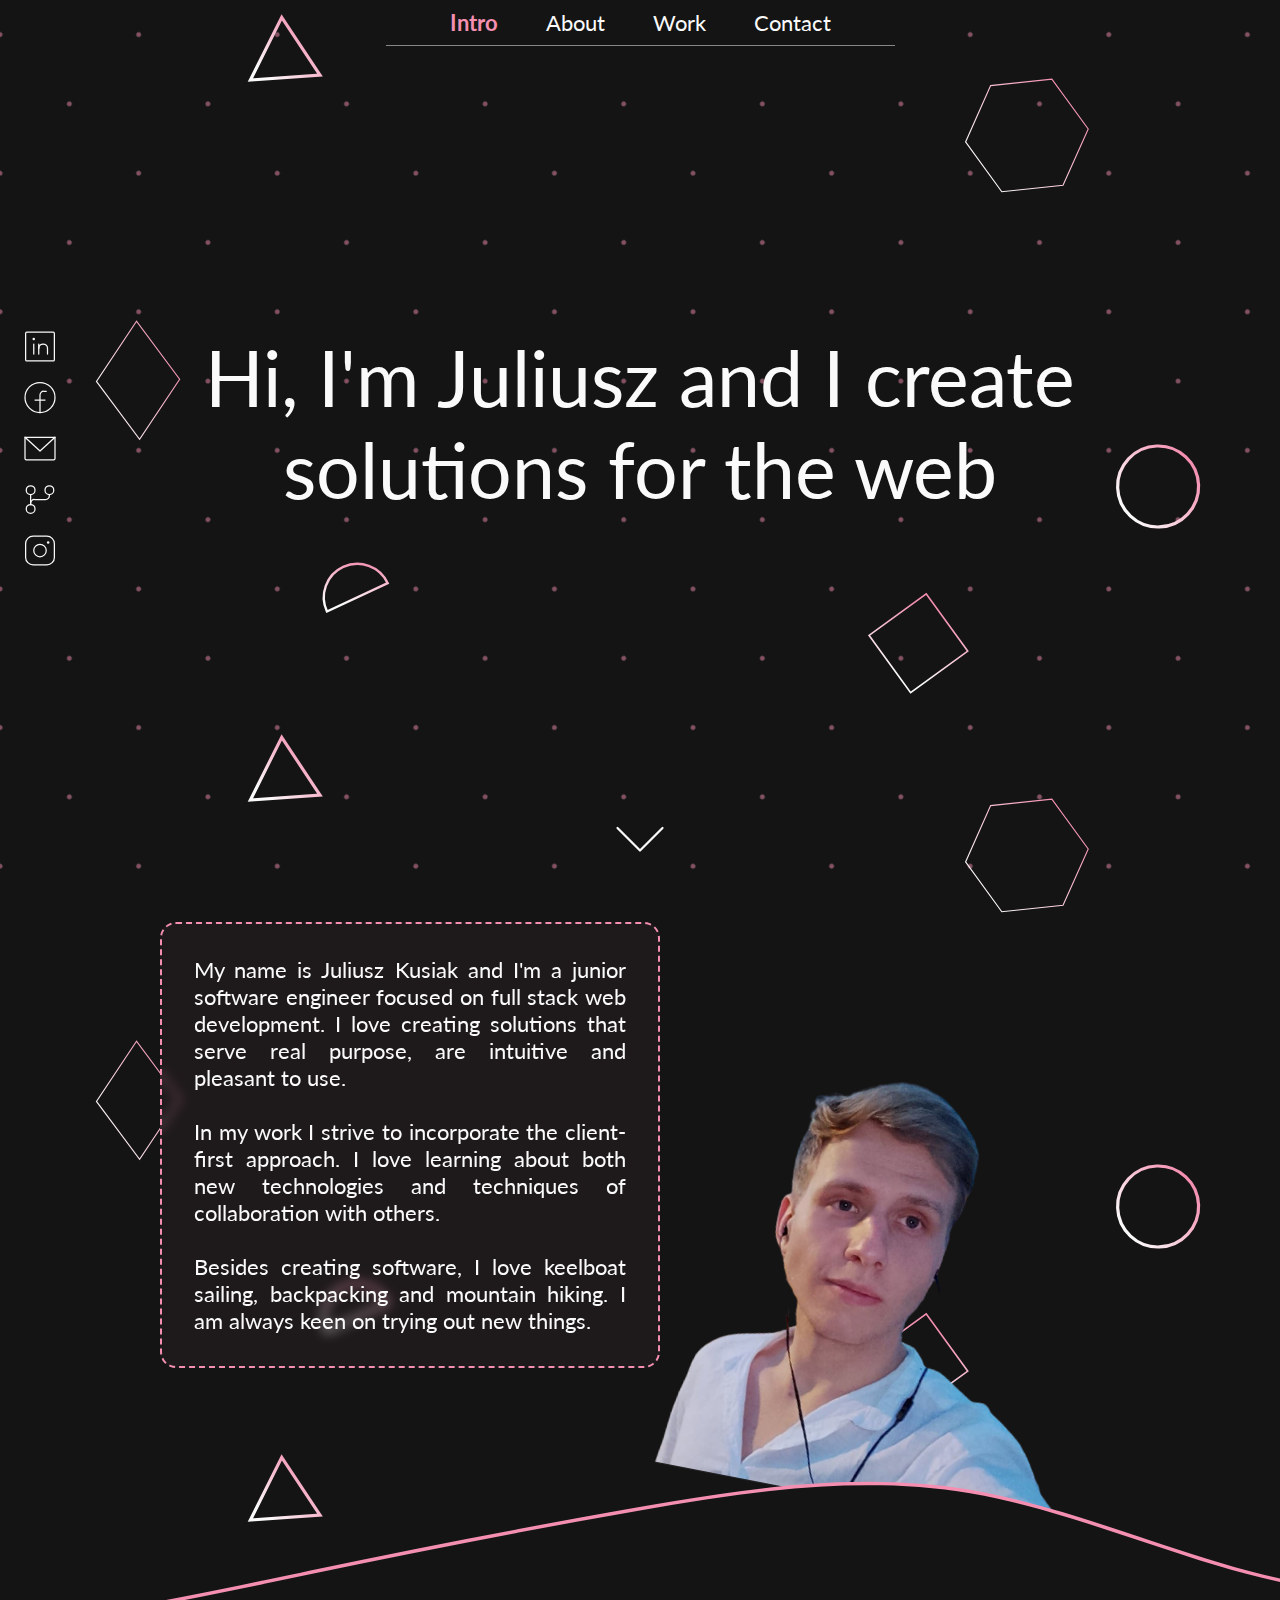
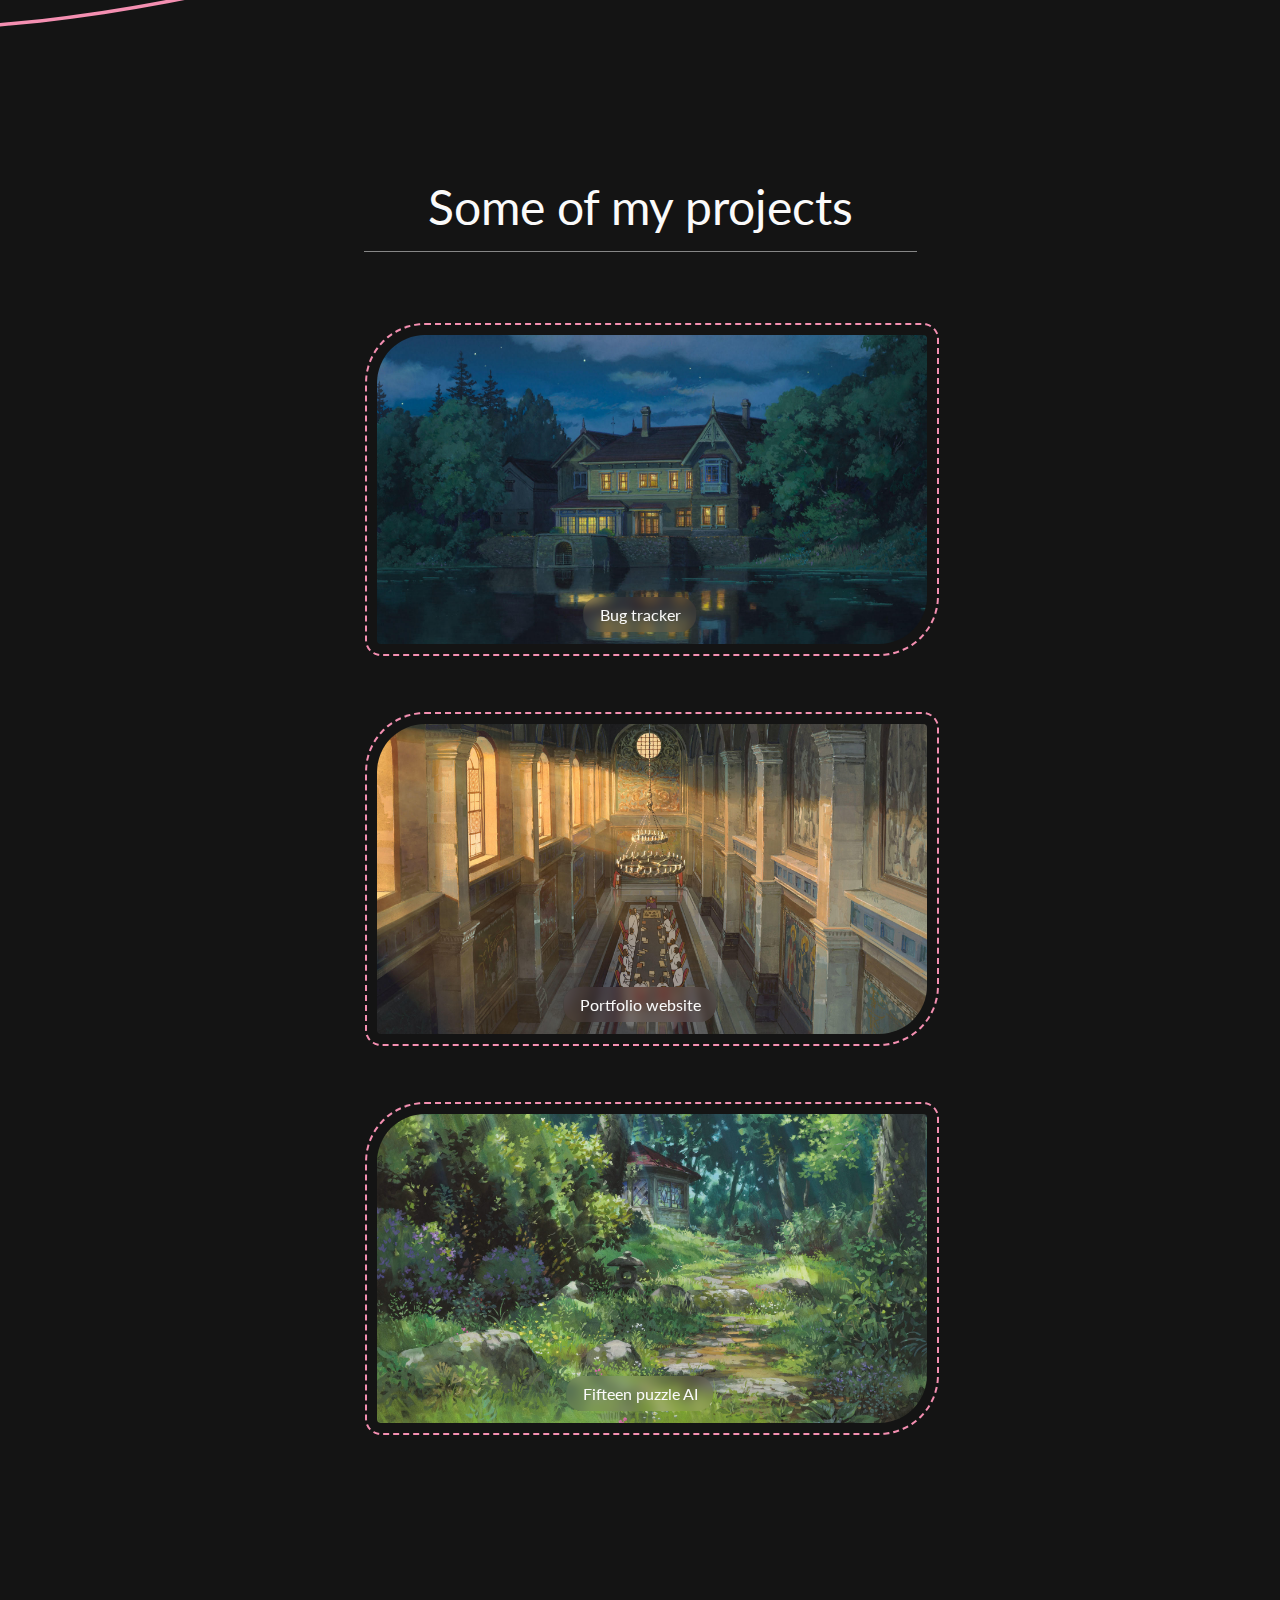
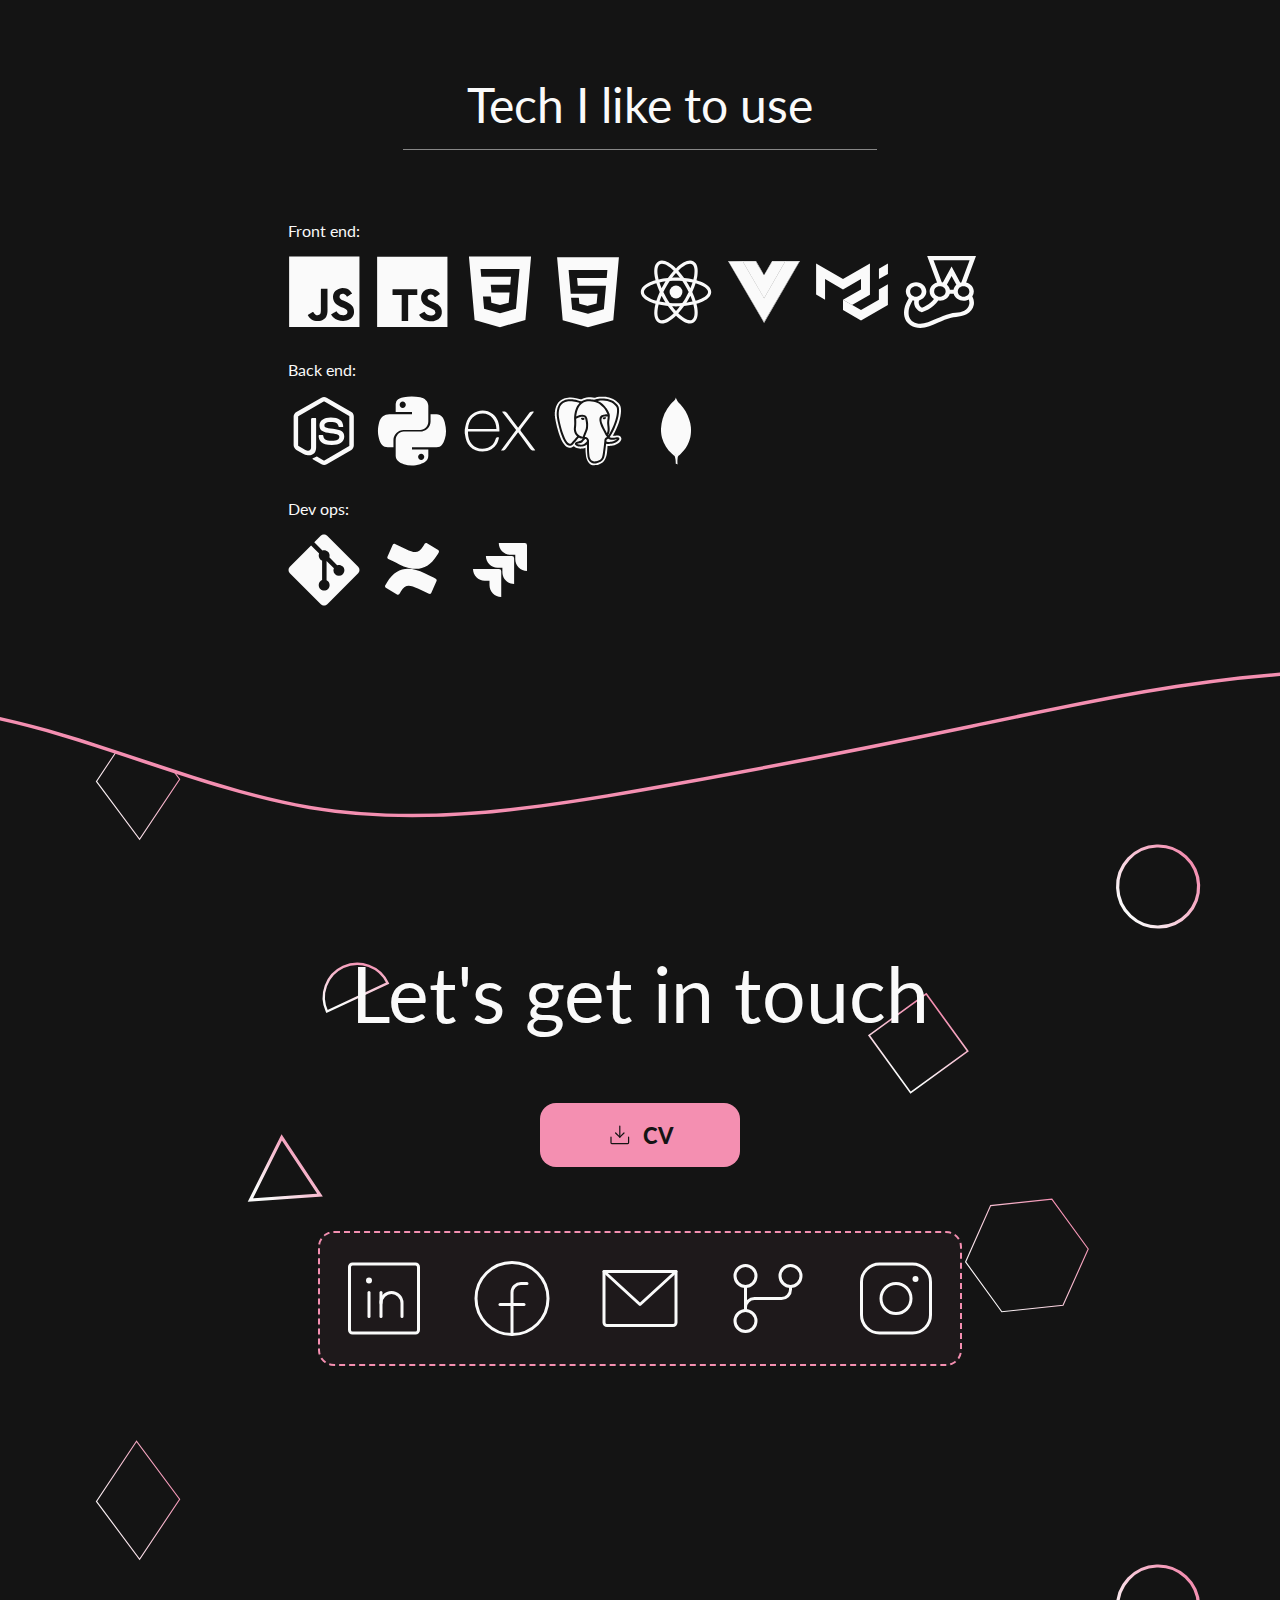
==== commit be14bb5a: "Add semantic elements, regulate font sizes" ====
--- a/index.html
+++ b/index.html
@@ -17,12 +17,12 @@
 		<link rel="stylesheet" href="index.css">
 		<link rel="stylesheet" href="/style/fonts.css">
 		<link rel="stylesheet" href="/style/wave.css">
-		<link rel="stylesheet" href="/style/components/about.css">
-		<link rel="stylesheet" href="/style/components/contact.css">
-		<link rel="stylesheet" href="/style/components/contactSidebar.css">
-		<link rel="stylesheet" href="/style/components/intro.css">
-		<link rel="stylesheet" href="/style/components/navigation.css">
-		<link rel="stylesheet" href="/style/components/work.css">
+		<link rel="stylesheet" href="/style/about.css">
+		<link rel="stylesheet" href="/style/contact.css">
+		<link rel="stylesheet" href="/style/contactSidebar.css">
+		<link rel="stylesheet" href="/style/intro.css">
+		<link rel="stylesheet" href="/style/navigation.css">
+		<link rel="stylesheet" href="/style/work.css">
 		<script defer src="/scripts/scrollAnimations.js"></script>
 		<script defer src="/scripts/backgroundParallax.js"></script>
 	</head>
@@ -36,47 +36,48 @@
 			</div>
 		</nav>
 
-		<div id="contactSidebar">
-			<a class="logoLink" href="https://www.linkedin.com/in/juliusz-kusiak/" target="_blank">
+		<aside id="contactSidebar">
+			<a class="logoLink" href="https://www.linkedin.com/in/juliusz-kusiak/" target="_blank" aria-label="LinkedIn">
 				<svg class="contactLogo" xmlns="http://www.w3.org/2000/svg" width="192" height="192" fill="#fafafa" viewBox="0 0 256 256"><rect width="256" height="256" fill="none"></rect><rect x="36" y="36" width="184" height="184" rx="8" fill="none" stroke="#fafafa" stroke-linecap="round" stroke-linejoin="round" stroke-width="8"></rect><line x1="120" y1="112" x2="120" y2="176" fill="none" stroke="#fafafa" stroke-linecap="round" stroke-linejoin="round" stroke-width="8"></line><line x1="88" y1="112" x2="88" y2="176" fill="none" stroke="#fafafa" stroke-linecap="round" stroke-linejoin="round" stroke-width="8"></line><path d="M120,140a28,28,0,0,1,56,0v36" fill="none" stroke="#fafafa" stroke-linecap="round" stroke-linejoin="round" stroke-width="8"></path><circle cx="88" cy="80" r="8"></circle></svg>
 			</a>
-			<a class="logoLink" href="https://www.facebook.com/juliusz.kusiak/" target="_blank">
+			<a class="logoLink" href="https://www.facebook.com/juliusz.kusiak/" target="_blank" aria-label="Facebook">
 				<svg class="contactLogo" xmlns="http://www.w3.org/2000/svg" width="192" height="192" fill="#fafafa" viewBox="0 0 256 256"><rect width="256" height="256" fill="none"></rect><circle cx="128" cy="128" r="96" fill="none" stroke="#fafafa" stroke-linecap="round" stroke-linejoin="round" stroke-width="8"></circle><path d="M168,88H152a23.9,23.9,0,0,0-24,24V224" fill="none" stroke="#fafafa" stroke-linecap="round" stroke-linejoin="round" stroke-width="8"></path><line x1="96" y1="144" x2="160" y2="144" fill="none" stroke="#fafafa" stroke-linecap="round" stroke-linejoin="round" stroke-width="8"></line></svg>
 			</a>
-			<a class="logoLink" href="mailto:juliusz.kusiak@gmail.com">
+			<a class="logoLink" href="mailto:juliusz.kusiak@gmail.com" aria-label="Email">
 				<svg class="contactLogo" xmlns="http://www.w3.org/2000/svg" width="192" height="192" fill="#fafafa" viewBox="0 0 256 256"><rect width="256" height="256" fill="none"></rect><path d="M32,56H224a0,0,0,0,1,0,0V192a8,8,0,0,1-8,8H40a8,8,0,0,1-8-8V56A0,0,0,0,1,32,56Z" fill="none" stroke="#fafafa" stroke-linecap="round" stroke-linejoin="round" stroke-width="8"></path><polyline points="224 56 128 144 32 56" fill="none" stroke="#fafafa" stroke-linecap="round" stroke-linejoin="round" stroke-width="8"></polyline></svg>
 			</a>
-			<a class="logoLink" href="https://github.com/JKusiak" target="_blank">
+			<a class="logoLink" href="https://github.com/JKusiak" target="_blank" aria-label="GitHub">
 				<svg class="contactLogo" xmlns="http://www.w3.org/2000/svg" width="192" height="192" fill="#fafafa" viewBox="0 0 256 256"><rect width="256" height="256" fill="none"></rect><path d="M68,160v-8a23.9,23.9,0,0,1,24-24h72a23.9,23.9,0,0,0,24-24V96" fill="none" stroke="#fafafa" stroke-linecap="round" stroke-linejoin="round" stroke-width="8"></path><line x1="68" y1="96" x2="68" y2="160" fill="none" stroke="#fafafa" stroke-linecap="round" stroke-linejoin="round" stroke-width="8"></line><circle cx="68" cy="188" r="28" fill="none" stroke="#fafafa" stroke-linecap="round" stroke-linejoin="round" stroke-width="8"></circle><circle cx="188" cy="68" r="28" fill="none" stroke="#fafafa" stroke-linecap="round" stroke-linejoin="round" stroke-width="8"></circle><circle cx="68" cy="68" r="28" fill="none" stroke="#fafafa" stroke-linecap="round" stroke-linejoin="round" stroke-width="8"></circle></svg>
 			</a>
-			<a class="logoLink" href="https://www.instagram.com/jjkusiak/" target="_blank">
+			<a class="logoLink" href="https://www.instagram.com/jjkusiak/" target="_blank" aria-label="Instagram">
 				<svg class="contactLogo" xmlns="http://www.w3.org/2000/svg" width="192" height="192" fill="#fafafa" viewBox="0 0 256 256"><rect width="256" height="256" fill="none"></rect><circle cx="128" cy="128" r="40" fill="none" stroke="#fafafa" stroke-linecap="round" stroke-linejoin="round" stroke-width="8"></circle><rect x="36" y="36" width="184" height="184" rx="48" fill="none" stroke="#fafafa" stroke-linecap="round" stroke-linejoin="round" stroke-width="8"></rect><circle cx="180" cy="76" r="8"></circle></svg>
 			</a>
-		</div>
+		</aside>
+
 		<section id="intro">
-			<div class="introText">
-				Hi, I'm Juliusz and I create solutions for the web
-			</div>
-			<a id="downArrow" href="/index.html#about">
+			<header id="introHeader">
+				<h1>Hi, I'm Juliusz and I create solutions for the web</h1>
+			</header>
+			<a id="downArrow" href="/index.html#about" aria-label="Scroll down arrow">
 				<svg xmlns="http://www.w3.org/2000/svg" width="72" height="72" fill="#000000" viewBox="0 0 256 256"><rect width="256" height="256" fill="none"></rect><polyline points="208 96 128 176 48 96" fill="none" stroke="#fafafa" stroke-linecap="round" stroke-linejoin="round" stroke-width="8"></polyline></svg>
 			</a>
 		</section>
+
 		<section id="about">
 			<div id="descriptionContainer">
-				<div id="aboutText">
+				<p id="aboutText">
 					My name is Juliusz Kusiak and I'm a junior software engineer focused on full stack web development. I love creating solutions that serve real purpose, are intuitive and pleasant to use.
 					<br /> <br />
 					In my work I strive to incorporate the client-first approach. I love learning about both new technologies and techniques of collaboration with others.
 					<br /> <br />
 					Besides creating software, I love keelboat sailing, backpacking and mountain hiking. I am always keen on trying out new things.
-				</div>
+				</p>
 				<div id="myPictureBox">
 					<img id="myPicture" src="/utils/me.png" alt="Picture of myself" />
 				</div>
 			</div>
 		</section>
 			
-		
 		<div class="wave reverse">
 			<svg class="waveFillSvg" preserveAspectRatio="xMidYMid slice" viewBox="0 0 1980 300" width="100%" height="300" xmlns="http://www.w3.org/2000/svg" xmlns:xlink="http://www.w3.org/1999/xlink" version="1.1"><path d="M0 115L55 108C110 101 220 87 330 107C440 127 550 181 660 199.7C770 218.3 880 201.7 990 182.5C1100 163.3 1210 141.7 1320 118.7C1430 95.7 1540 71.3 1650 65.3C1760 59.3 1870 71.7 1925 77.8L1980 84L1980 0L1925 0C1870 0 1760 0 1650 0C1540 0 1430 0 1320 0C1210 0 1100 0 990 0C880 0 770 0 660 0C550 0 440 0 330 0C220 0 110 0 55 0L0 0Z" stroke-linecap="round" stroke-linejoin="miter"></path></svg>
 			<svg class="waveOutlineSvg" preserveAspectRatio="xMidYMid slice" viewBox="0 0 1980 300" width="100%" height="300" xmlns="http://www.w3.org/2000/svg" xmlns:xlink="http://www.w3.org/1999/xlink" version="1.1"><path d="M0 115L55 108C110 101 220 87 330 107C440 127 550 181 660 199.7C770 218.3 880 201.7 990 182.5C1100 163.3 1210 141.7 1320 118.7C1430 95.7 1540 71.3 1650 65.3C1760 59.3 1870 71.7 1925 77.8L1980 84L19800Z"></path></svg>
@@ -84,10 +85,12 @@
 
 		<section id="work">
 			<div id="workContainer">
-				<div id="workHeader">Some of my projects</div>
+				<header id="workHeader">
+					<h2>Some of my projects</h2>
+				</header>
 				<div id="workGrid">
-					<div class="workButton">
-						<img class="partImage" src="/utils/marnie022.jpg" />
+					<div class="workButton" tabindex="0">
+						<img class="partImage" src="/utils/marnie022.jpg" alt="Bug tracker website screenshot" />
 						<div class="label">Bug tracker</div>
 						<div class="partialButtons">
 							<div class="partButton">
@@ -104,8 +107,8 @@
 						</div>
 					</div>
 		
-					<div class="workButton">
-						<img class="partImage" src="/utils/ged001.jpg" />
+					<div class="workButton" tabindex="0">
+						<img class="partImage" src="/utils/ged001.jpg" alt="Portfolio website screenshot" />
 						<div class="label">Portfolio website</div>
 						<div class="partialButtons">
 							<div class="partButton">
@@ -122,8 +125,8 @@
 						</div>
 					</div>
 		
-					<div class="workButton">
-						<img class="partImage" src="/utils/karigurashi001.jpg" />
+					<div class="workButton" tabindex="0">
+						<img class="partImage" src="/utils/karigurashi001.jpg" alt="Fifteen puzzle website screenshot" />
 						<div class="label">Fifteen puzzle AI</div>
 						<div class="partialButtons">
 							<div class="partButton">
@@ -141,9 +144,9 @@
 					</div>
 				</div>
 
-				<div id="techHeader">
-					Tech I like to use
-				</div>
+				<header id="techHeader">
+					<h2>Tech I like to use</h2>
+				</header>
 				<div id="techDisplay">
 					<div class="techSubheader">
 						Front end:
@@ -233,28 +236,27 @@
 		</div>
 
 		<section id="contact">
-		
-			<div id="callText">
-				Let's get in touch
-			</div>
+			<header id="callHeader">
+				<h1>Let's get in touch</h1>
+			</header>
 			<a id="cvDownloadButton" href="../utils/Juliusz_Kusiak_CV.pdf" download="juliusz_kusiak_cv">
 				<svg id="cvDownloadImage" xmlns="http://www.w3.org/2000/svg" width="192" height="192" fill="#141414" viewBox="0 0 256 256"><rect width="256" height="256" fill="none"></rect><polyline points="86 110 128 152 170 110" fill="none" stroke="#141414" stroke-linecap="round" stroke-linejoin="round" stroke-width="12"></polyline><line x1="128" y1="40" x2="128" y2="152" fill="none" stroke="#141414" stroke-linecap="round" stroke-linejoin="round" stroke-width="12"></line><path d="M216,152v56a8,8,0,0,1-8,8H48a8,8,0,0,1-8-8V152" fill="none" stroke="#141414" stroke-linecap="round" stroke-linejoin="round" stroke-width="12"></path></svg>
 				<span id="cvText">CV</span> 
 			</a>
 			<div id="contactsBar">
-				<a class="logoLink" href="https://www.linkedin.com/in/juliusz-kusiak/" target="_blank">
+				<a class="logoLink" href="https://www.linkedin.com/in/juliusz-kusiak/" target="_blank" aria-label="LinkedIn">
 					<svg class="contactLogo" xmlns="http://www.w3.org/2000/svg" width="192" height="192" fill="#fafafa" viewBox="0 0 256 256"><rect width="256" height="256" fill="none"></rect><rect x="36" y="36" width="184" height="184" rx="8" fill="none" stroke="#fafafa" stroke-linecap="round" stroke-linejoin="round" stroke-width="8"></rect><line x1="120" y1="112" x2="120" y2="176" fill="none" stroke="#fafafa" stroke-linecap="round" stroke-linejoin="round" stroke-width="8"></line><line x1="88" y1="112" x2="88" y2="176" fill="none" stroke="#fafafa" stroke-linecap="round" stroke-linejoin="round" stroke-width="8"></line><path d="M120,140a28,28,0,0,1,56,0v36" fill="none" stroke="#fafafa" stroke-linecap="round" stroke-linejoin="round" stroke-width="8"></path><circle cx="88" cy="80" r="8"></circle></svg>
 				</a>
-				<a class="logoLink" href="https://www.facebook.com/juliusz.kusiak/" target="_blank">
+				<a class="logoLink" href="https://www.facebook.com/juliusz.kusiak/" target="_blank" aria-label="Facebook">
 					<svg class="contactLogo" xmlns="http://www.w3.org/2000/svg" width="192" height="192" fill="#fafafa" viewBox="0 0 256 256"><rect width="256" height="256" fill="none"></rect><circle cx="128" cy="128" r="96" fill="none" stroke="#fafafa" stroke-linecap="round" stroke-linejoin="round" stroke-width="8"></circle><path d="M168,88H152a23.9,23.9,0,0,0-24,24V224" fill="none" stroke="#fafafa" stroke-linecap="round" stroke-linejoin="round" stroke-width="8"></path><line x1="96" y1="144" x2="160" y2="144" fill="none" stroke="#fafafa" stroke-linecap="round" stroke-linejoin="round" stroke-width="8"></line></svg>
 				</a>
-				<a class="logoLink" href="mailto:juliusz.kusiak@gmail.com">
+				<a class="logoLink" href="mailto:juliusz.kusiak@gmail.com" aria-label="Email">
 					<svg class="contactLogo" xmlns="http://www.w3.org/2000/svg" width="192" height="192" fill="#fafafa" viewBox="0 0 256 256"><rect width="256" height="256" fill="none"></rect><path d="M32,56H224a0,0,0,0,1,0,0V192a8,8,0,0,1-8,8H40a8,8,0,0,1-8-8V56A0,0,0,0,1,32,56Z" fill="none" stroke="#fafafa" stroke-linecap="round" stroke-linejoin="round" stroke-width="8"></path><polyline points="224 56 128 144 32 56" fill="none" stroke="#fafafa" stroke-linecap="round" stroke-linejoin="round" stroke-width="8"></polyline></svg>
 				</a>
-				<a class="logoLink" href="https://github.com/JKusiak" target="_blank">
+				<a class="logoLink" href="https://github.com/JKusiak" target="_blank" aria-label="GitHub">
 					<svg class="contactLogo" xmlns="http://www.w3.org/2000/svg" width="192" height="192" fill="#fafafa" viewBox="0 0 256 256"><rect width="256" height="256" fill="none"></rect><path d="M68,160v-8a23.9,23.9,0,0,1,24-24h72a23.9,23.9,0,0,0,24-24V96" fill="none" stroke="#fafafa" stroke-linecap="round" stroke-linejoin="round" stroke-width="8"></path><line x1="68" y1="96" x2="68" y2="160" fill="none" stroke="#fafafa" stroke-linecap="round" stroke-linejoin="round" stroke-width="8"></line><circle cx="68" cy="188" r="28" fill="none" stroke="#fafafa" stroke-linecap="round" stroke-linejoin="round" stroke-width="8"></circle><circle cx="188" cy="68" r="28" fill="none" stroke="#fafafa" stroke-linecap="round" stroke-linejoin="round" stroke-width="8"></circle><circle cx="68" cy="68" r="28" fill="none" stroke="#fafafa" stroke-linecap="round" stroke-linejoin="round" stroke-width="8"></circle></svg>
 				</a>
-				<a class="logoLink" href="https://www.instagram.com/jjkusiak/" target="_blank">
+				<a class="logoLink" href="https://www.instagram.com/jjkusiak/" target="_blank" aria-label="Instagram">
 					<svg class="contactLogo" xmlns="http://www.w3.org/2000/svg" width="192" height="192" fill="#fafafa" viewBox="0 0 256 256"><rect width="256" height="256" fill="none"></rect><circle cx="128" cy="128" r="40" fill="none" stroke="#fafafa" stroke-linecap="round" stroke-linejoin="round" stroke-width="8"></circle><rect x="36" y="36" width="184" height="184" rx="48" fill="none" stroke="#fafafa" stroke-linecap="round" stroke-linejoin="round" stroke-width="8"></rect><circle cx="180" cy="76" r="8"></circle></svg>
 				</a>
 				</div>
--- a/index.css
+++ b/index.css
@@ -6,8 +6,9 @@
 	--accent-color-dimmed: #f48fb180;
 	--fast-transition: all ease 0.3s;
 	--slow-transition: all ease 0.5s;
-	--header-font-size: calc(22px + 4vw);
-	--subheader-font-size: calc(16px + 2vw);
+	--header-font-size: calc(26px + 4vw);
+	--subheader-font-size: calc(22px + 2vw);
+	--regular-font-size: min(5vw, 22px);
 	--navigation-height: max(5vh, 45px);
 }
 
@@ -36,6 +37,28 @@
 	color: var(--secondary-color);
 }
 
+h1 {
+	margin: 0;
+	text-align: center;
+	font-size: var(--header-font-size);
+	font-weight: normal;
+}
+
+h2 {
+	width: fit-content;
+	padding-right: min(5vw, 4rem);
+	padding-left: min(5vw, 4rem);
+	padding-bottom: 1rem;
+	border-bottom: 1px solid var(--secondary-color-dimmed);
+	text-align: center;
+	font-size: var(--subheader-font-size);
+	font-weight: normal;
+}
+
+p {
+	font-size: var(--regular-font-size);
+}
+
 @media (min-width: 769px) and (max-width: 1270px) {
 	body {
 		background-image: url(/utils/scatter_mid_one.svg), url(/utils/scatter_mid_two.svg), url(/utils/pattern.svg);
--- a/style/about.css
+++ b/style/about.css
@@ -0,0 +1,63 @@
+#about {
+	display: flex;
+	flex-direction: column;
+	justify-content: center;
+	align-items: center;
+	width: 100vw;
+
+}
+
+#descriptionContainer {
+	display: flex;
+	width: 75%;
+	justify-content: space-between;
+	align-items: center;
+}
+
+#aboutText {
+	text-align: justify;
+	font-size: var(--regular-font-size);
+	width: 45%;
+	padding: 2rem;
+	border: 2px dashed var(--accent-color);
+	background: rgba(244, 143, 177, 0.05);
+	border-radius: 16px;
+	backdrop-filter: blur(6px);
+}
+
+#myPictureBox {
+	display: flex;
+	justify-content: right;
+	width: 45%;
+	transform: translateY(16vh) rotate(11deg);
+}
+
+#myPicture {
+	min-width: 300px;
+}
+
+
+@media (max-width: 1270px) {
+	#descriptionContainer {
+		flex-direction: column;
+		justify-content: center;
+	}
+	#myPictureBox {
+		justify-content: center;
+		margin-bottom: 1rem;
+		transform: translateY(17vh) rotate(-9deg) ;
+	}
+	#aboutText {
+		transform: translateY(8vh);
+		width: 100%;
+	}
+}
+
+@media (max-width: 769px) {
+	#aboutText {
+		hyphens: auto;
+	}
+	#myPictureBox {
+		transform: translateY(19vh) rotate(-9deg) ;
+	}
+}
--- a/style/contact.css
+++ b/style/contact.css
@@ -0,0 +1,71 @@
+#contact {
+	display: flex;
+	flex-direction: column;
+	justify-content: center;
+	align-items: center;
+	min-height: 77vh;
+	width: 75vw;
+	transform: translateY(-11vh)
+}
+
+#cvDownloadButton {
+	display: flex;
+	justify-content: center;
+	align-items: center;
+	width: min(30vw, 200px);
+	height: min(15vw, 64px);
+	margin-top: min(10vw, 64px);
+	margin-bottom: min(10vw, 64px);
+	background: var(--accent-color);
+	border-radius: 16px;
+	transition: var(--fast-transition);
+}
+
+#cvDownloadButton:hover {
+	background: var(--secondary-color);
+}
+
+#cvText {
+	margin-left: 5%;
+	color: var(--primary-color);
+	font-size: var(--regular-font-size);
+	font-weight: 900;
+}
+
+#cvDownloadImage {
+	width: fit-content;
+	height: 40%;
+}
+
+#contactsBar {
+	display: flex;
+	justify-content: center;
+	width: fit-content;
+	padding: 1rem;
+	border: 2px dashed var(--accent-color);
+	background: rgba(244, 143, 177, 0.05);
+	border-radius: 16px;
+	backdrop-filter: blur(6px);
+}
+
+#contact .logoLink:not(:last-child) {
+	margin-right: min(3vw, 2rem);
+}
+
+#contact .contactLogo {
+	width: 100%;
+	height: 100%;
+	max-width: 96px;
+}
+
+#contact .contactLogo * {
+	transition: var(--fast-transition);
+}
+
+#contact .contactLogo:hover {
+	fill: var(--accent-color);;
+}
+
+#contact .contactLogo:hover *:not(:first-child){
+	stroke: var(--accent-color);;
+}
--- a/style/contactSidebar.css
+++ b/style/contactSidebar.css
@@ -0,0 +1,37 @@
+#contactSidebar {
+	display: flex;
+	flex-direction: column;
+	position: fixed;
+	top: 50%;
+	transform: translateY(-50%);
+	left: 20px;
+	transition: var(--slow-transition);
+	z-index: 1;
+}
+
+#contactSidebar .contactLogo {
+	width: 40px;
+	height: 40px;
+}
+
+#contactSidebar .contactLogo * {
+	transition: var(--fast-transition);
+}
+
+#contactSidebar .logoLink:not(:last-child) {
+	margin-bottom: 0.5rem;
+}
+
+#contactSidebar .contactLogo:hover {
+	fill: var(--accent-color);;
+}
+
+#contactSidebar .contactLogo:hover *:not(:first-child){
+	stroke: var(--accent-color);;
+}
+
+@media (max-width: 769px) { 
+	#contactSidebar {
+		display: none;
+	}
+}--- a/style/intro.css
+++ b/style/intro.css
@@ -0,0 +1,25 @@
+#intro {
+	display: flex;
+	flex-direction: column;
+	align-items: center;
+	min-height: 95vh;
+	width: 75vw;	
+}
+
+#introHeader, #downArrow {
+	margin-top: auto;
+}
+
+#downArrow {
+	padding-bottom: 24px;
+	transition: var(--slow-transition);
+}
+
+#downArrow:hover {
+	cursor: pointer;
+}
+
+#downArrow:hover *:not(:first-child) {
+	transition: var(--fast-transition);
+	stroke: var(--accent-color);;
+}
--- a/style/navigation.css
+++ b/style/navigation.css
@@ -0,0 +1,47 @@
+nav {
+	display: flex;
+	align-items: center;
+	justify-content: center;
+	width: 100vw;
+	height: var(--navigation-height);
+	min-height: 45px;
+	position: -webkit-sticky;
+	position: sticky;
+	top: 0;
+	margin-left: auto;
+	margin-right: auto;
+	z-index: 1;
+}
+
+#navContent {
+	display: flex;
+	align-items: center;
+	justify-content: center;
+	height: 100%;
+	width: 25vw;
+	min-width: fit-content;
+	padding-right: min(5vw, 4rem);
+	padding-left: min(5vw, 4rem);
+	font-size: var(--regular-font-size);
+	background-color: var(--primary-color);
+	border-bottom: 1px solid var(--secondary-color-dimmed);
+	transition: var(--slow-transition);
+}
+
+#navContent a:not(:last-child) {
+	margin-right: min(7vw, 3rem);
+}
+
+#navContent a {
+	transition: var(--fast-transition);
+}
+
+#navContent a:hover {
+	font-weight: 900;
+	color: var(--accent-color);;
+}
+
+#navContent a.scrollAnimation {
+	font-weight: bold;
+	color: var(--accent-color);;
+}
--- a/style/work.css
+++ b/style/work.css
@@ -0,0 +1,178 @@
+#work {
+	display: flex;
+	justify-content: center;
+	width: 100vw;
+	background-color: var(--primary-color);
+}
+
+#workContainer {
+	display: flex;
+	flex-direction: column;
+	justify-content: center;
+	width: 75vw;
+	margin-top: 5vh;
+}
+
+#workHeader, #techHeader {
+	align-self: center;
+}
+
+#workGrid {
+	display: grid;
+	justify-content: center;
+	gap: 5rem;
+	grid-template-columns: repeat(auto-fit, minmax(450px, 550px));
+	margin-top: 2rem;
+	padding-bottom: 25vh;
+}
+
+.workButton {
+	position: relative;
+	aspect-ratio: 16/9;
+	height: 100%;
+}
+
+.label {
+	position: absolute;
+	bottom: 0;
+	left: 50%;
+	transform: translateX(-50%);
+	background: rgba(244, 143, 177, 0.05);
+	border-radius: 16px;
+	padding: 0.5rem 1rem;
+	backdrop-filter: blur(6px);
+	text-align: center;
+	opacity: 100%;
+	transition: var(--slow-transition);
+}
+
+.partImage {
+	position: absolute;
+	width: 100%;
+	height: 100%;
+	border-top-left-radius: 60px;
+	border-top-right-radius: 16px;
+	border-bottom-right-radius: 60px;
+	border-bottom-left-radius: 16px;
+	opacity: 100%;
+	padding: 10px;
+	visibility: visible;
+	border: 2px dashed var(--accent-color);
+	/* different trainsition (ease-in) needed to remove image flicker */
+	transition: opacity ease-in 0.3s, box-shadow ease-in 0.3s;
+}
+
+.partialButtons {
+	position: absolute;
+	height: 100%;
+	width: 100%;
+	padding: 10px;
+}
+
+.partButton {
+	display: flex;
+	justify-content: center;
+	align-items: center;
+	height: 50%;
+	width: 100%;
+	opacity: 0;
+	visibility: hidden;
+	transition: var(--slow-transition);
+}
+
+.divider {
+	position: absolute;
+	left: 50%;
+	transform: translateX(-50%);
+	width: 85%;
+	border: 1px solid var(--secondary-color);
+	opacity: 0;
+	transition: var(--slow-transition);
+}
+
+.workButton:hover .label, .workButton:focus-within .label {
+	opacity: 0;
+	visibility: hidden;
+}
+
+.workButton:hover .partButton, .workButton:focus-within .partButton {
+	opacity: 100%;
+	visibility: visible;
+}
+
+.workButton:hover .partImage, .workButton:focus-within .partImage {
+	opacity: 50%;
+	/* substitute padding for margin to have element static and shadow stick to element */
+	padding: 0;
+	margin: 10px;
+	border: none;
+	box-shadow: 0px 0px 40px -5px var(--accent-color);
+}
+
+.workButton:hover .divider, .workButton:focus-within .divider {
+	opacity: 50%;
+}
+
+.partButtonLink {
+	height: 50%;
+}
+
+.partButtonIcon {
+	height: 100%;
+	width: fit-content;
+}
+
+.partButtonIcon *:not(:first-child) {
+	transition: var(--fast-transition);
+}
+
+.partButtonIcon:hover *:not(:first-child) {
+	stroke: var(--accent-color);;
+}
+
+/* tech section */
+#techDisplay {
+	display: flex;
+	flex-direction: column;
+	align-self: center;
+}
+
+.techSubheader {
+	margin-top: 2rem;
+}
+
+.categorySkillsBar {
+	display: flex;
+	flex-wrap: wrap;
+	width: 100%;
+}
+
+.skillLogo {
+	height: min(12vw, 72px);
+	width: min(12vw, 72px);
+	margin-right: min(3vw, 1rem);
+	margin-top: min(3vw, 1rem);
+	transition: var(--fast-transition);
+}
+
+.skillLogo:hover {
+	transform: translate(0.2rem, -1rem);
+}
+
+.skillLogo * {
+	fill: var(--secondary-color);
+}
+
+.skillLogo:hover * {
+	fill: var(--accent-color);
+}
+
+@media (max-width: 769px) {
+	#workContainer{
+		margin-top: 0;
+	}
+
+	#workGrid{
+		grid-template-columns: repeat(auto-fit, minmax(75vw, 1fr));
+	}
+}
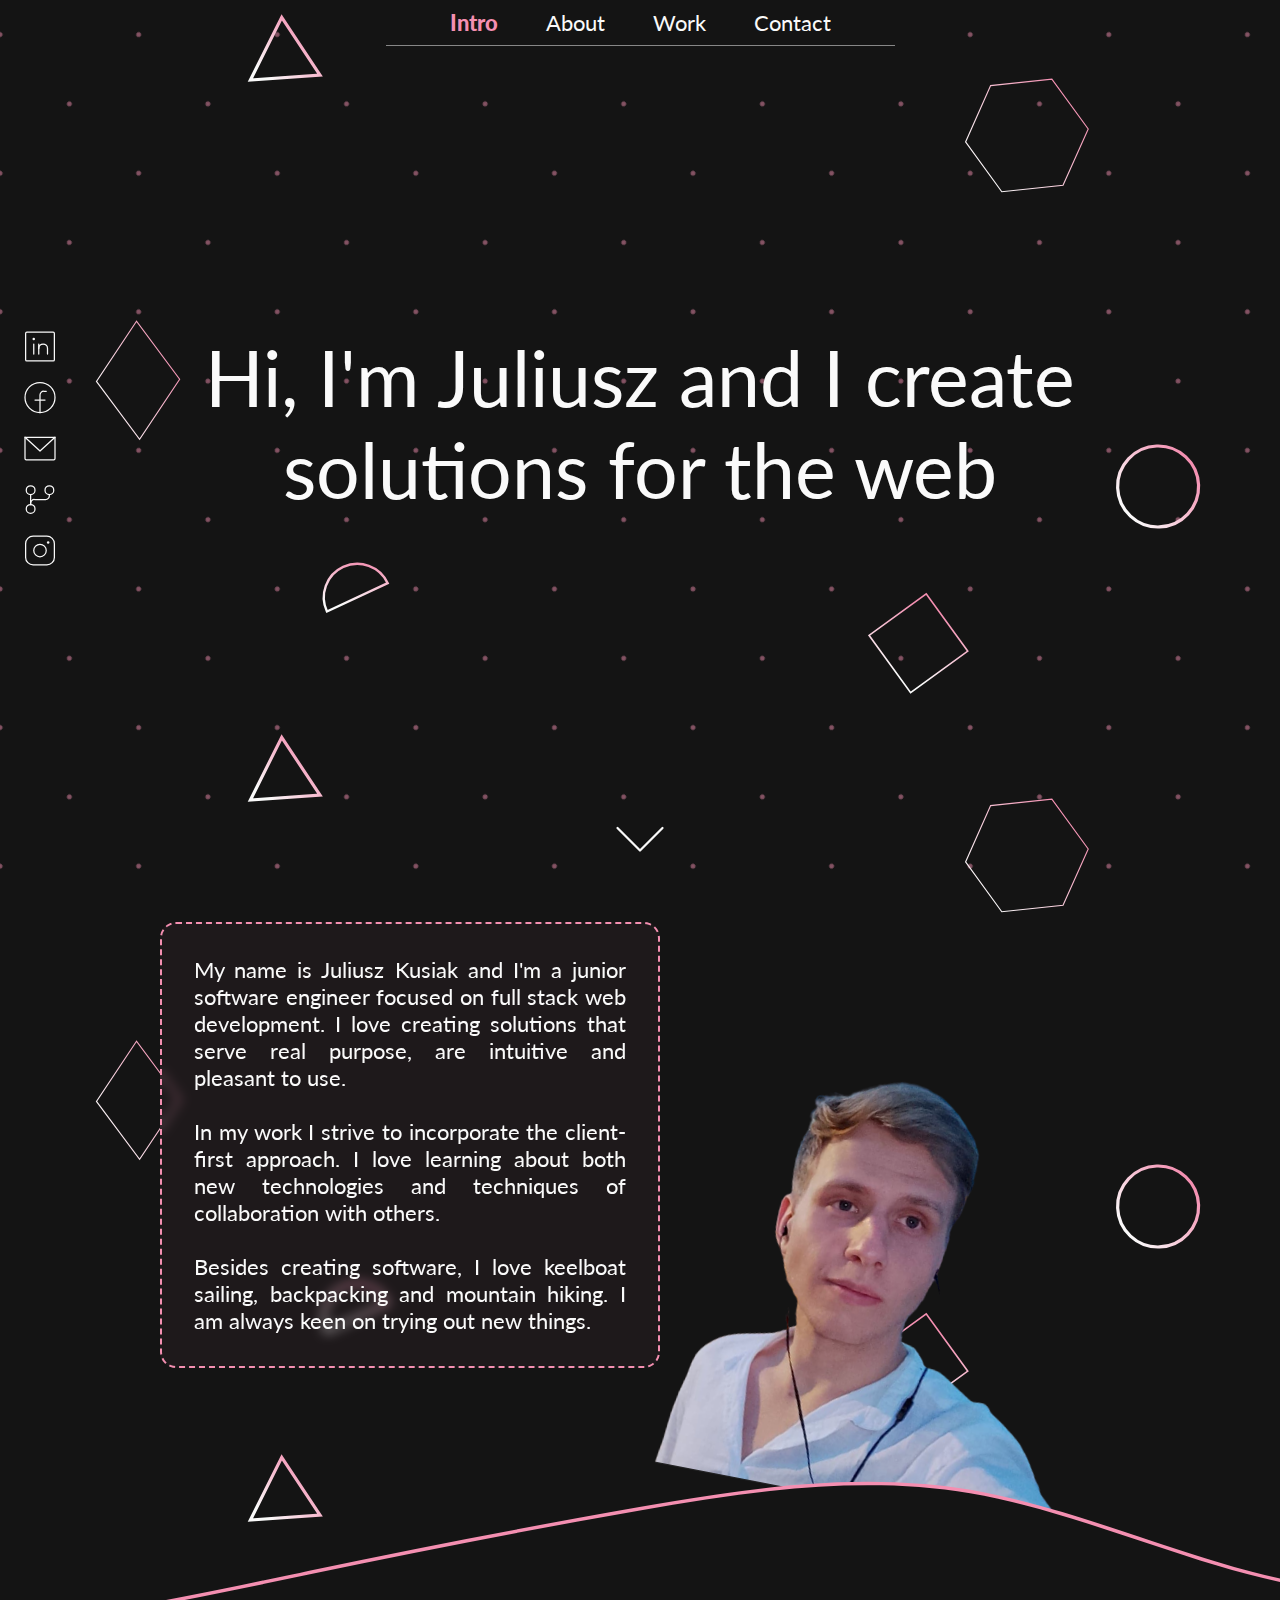
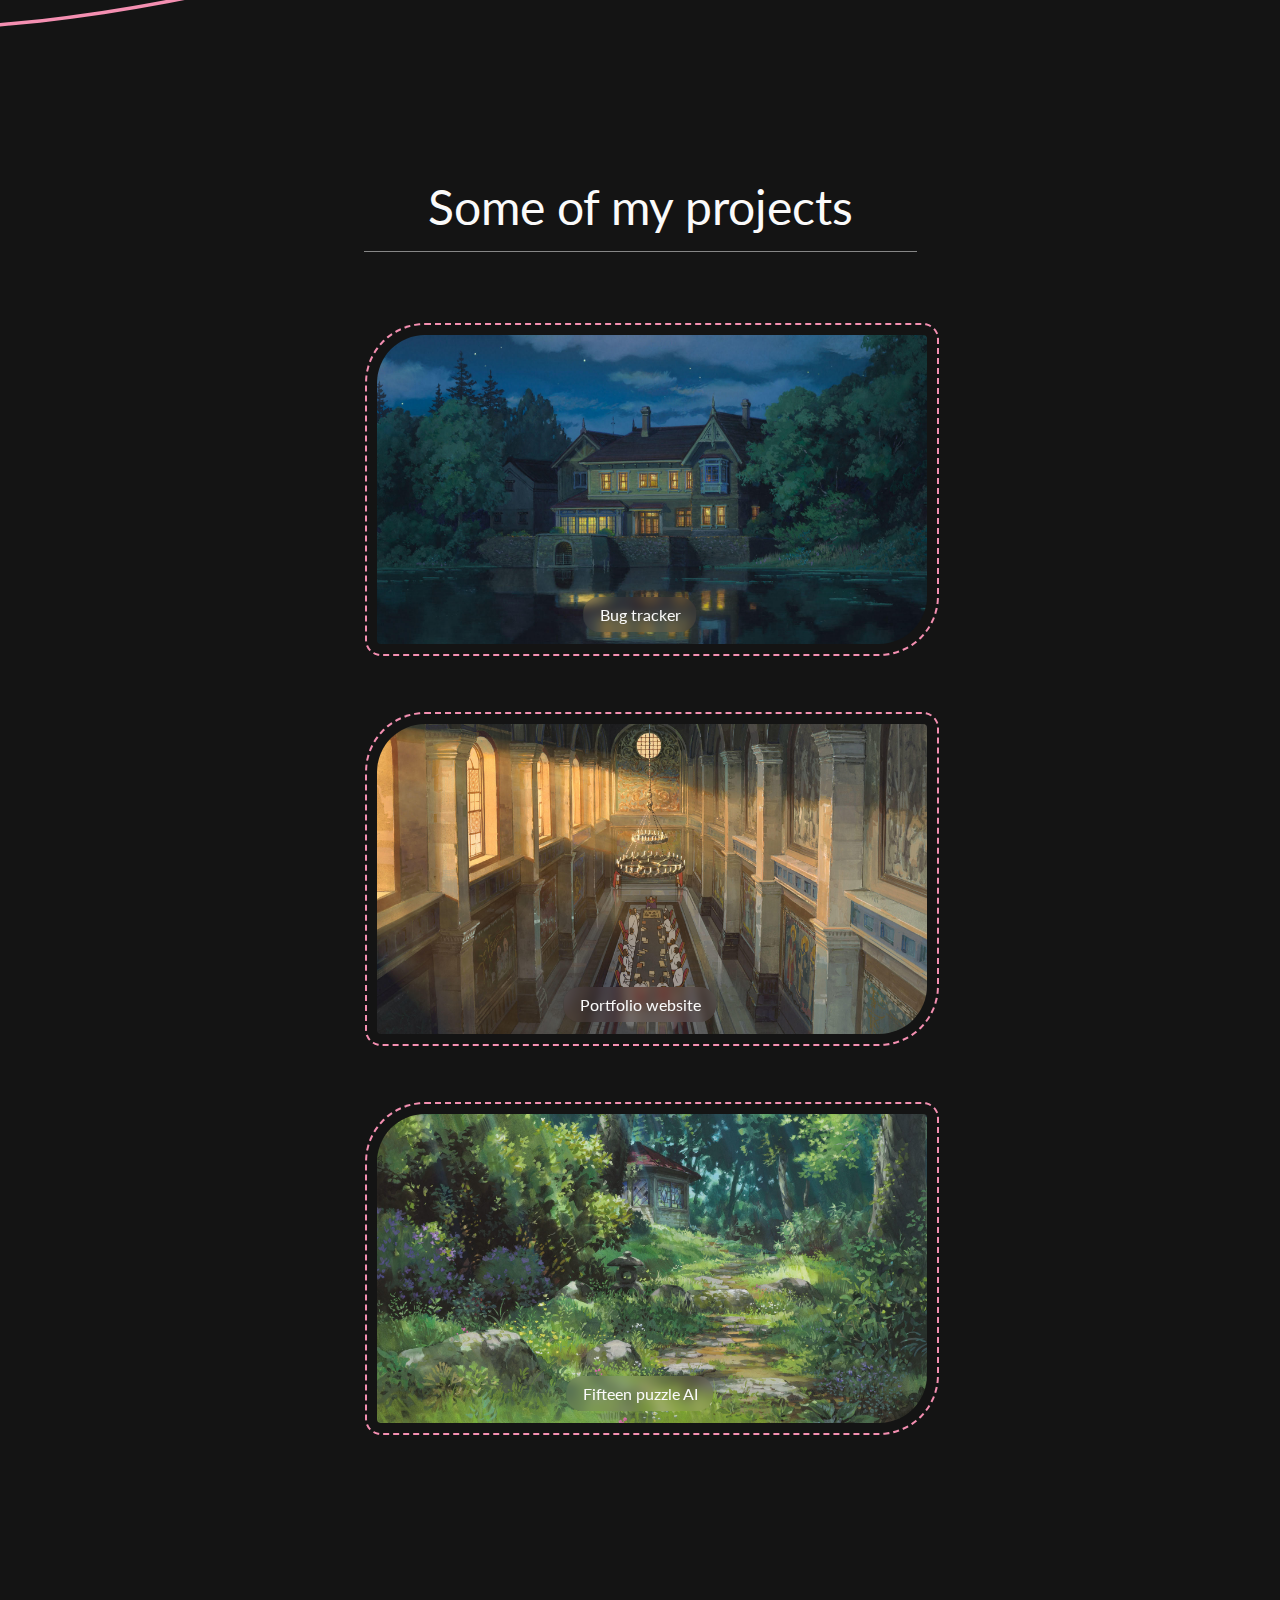
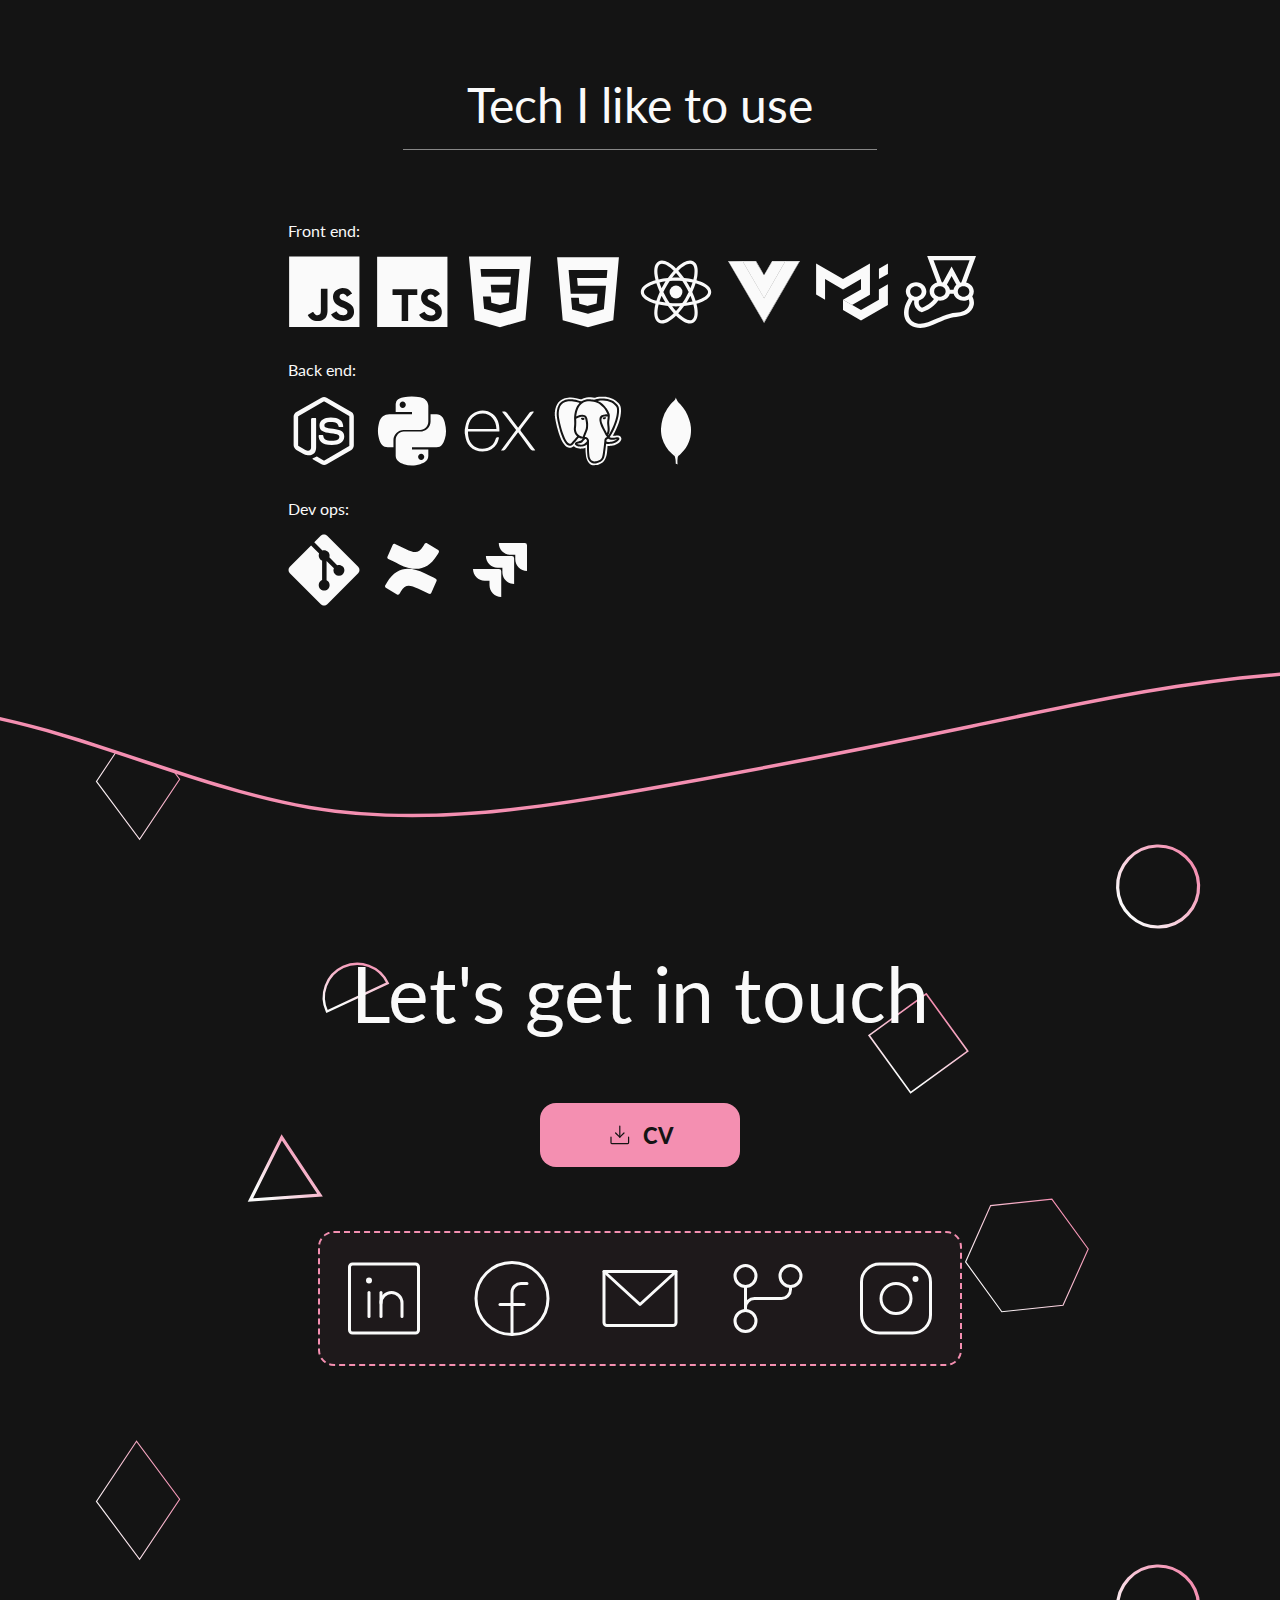
==== commit 9cb3cdb7: "Add meta description for the root document" ====
--- a/index.html
+++ b/index.html
@@ -13,6 +13,7 @@
 		<meta charset="UTF-8">
 		<meta name="viewport" content="width=device-width, initial-scale=1.0">
 		<meta http-equiv="X-UA-Compatible" content="ie=edge">
+		<meta name="description" content="Hi, I'm Juliusz and I create solutions for the web. Let's get in touch and create something great together!">
 		<title>Juliusz Kusiak | Portfolio</title>
 		<link rel="stylesheet" href="index.css">
 		<link rel="stylesheet" href="/style/fonts.css">
--- a/style/contact.css
+++ b/style/contact.css
@@ -21,7 +21,7 @@
 	transition: var(--fast-transition);
 }
 
-#cvDownloadButton:hover {
+#cvDownloadButton:hover, #cvDownloadButton:focus  {
 	background: var(--secondary-color);
 }
 
@@ -62,10 +62,10 @@
 	transition: var(--fast-transition);
 }
 
-#contact .contactLogo:hover {
-	fill: var(--accent-color);;
+.logoLink:hover {
+	fill: var(--accent-color);
 }
 
-#contact .contactLogo:hover *:not(:first-child){
-	stroke: var(--accent-color);;
+#contact .logoLink:hover *:not(:first-child), #contact .logoLink:focus *:not(:first-child) {
+	stroke: var(--accent-color);
 }
--- a/style/contactSidebar.css
+++ b/style/contactSidebar.css
@@ -22,12 +22,12 @@
 	margin-bottom: 0.5rem;
 }
 
-#contactSidebar .contactLogo:hover {
-	fill: var(--accent-color);;
+#contactSidebar .logoLink:hover, #contactSidebar .logoLink:focus {
+	fill: var(--accent-color);
 }
 
-#contactSidebar .contactLogo:hover *:not(:first-child){
-	stroke: var(--accent-color);;
+#contactSidebar .logoLink:hover *:not(:first-child), #contactSidebar .logoLink:focus *:not(:first-child) {
+	stroke: var(--accent-color);
 }
 
 @media (max-width: 769px) { 
--- a/style/intro.css
+++ b/style/intro.css
@@ -15,11 +15,8 @@
 	transition: var(--slow-transition);
 }
 
-#downArrow:hover {
+#downArrow:hover *:not(:first-child), #downArrow:focus *:not(:first-child) {
 	cursor: pointer;
+	transition: var(--fast-transition);
+	stroke: var(--accent-color);
 }
-
-#downArrow:hover *:not(:first-child) {
-	transition: var(--fast-transition);
-	stroke: var(--accent-color);;
-}
--- a/style/navigation.css
+++ b/style/navigation.css
@@ -36,12 +36,8 @@
 	transition: var(--fast-transition);
 }
 
-#navContent a:hover {
+#navContent a:hover, #navContent a:focus, #navContent a.scrollAnimation  {
 	font-weight: 900;
-	color: var(--accent-color);;
+	color: var(--accent-color);
 }
 
-#navContent a.scrollAnimation {
-	font-weight: bold;
-	color: var(--accent-color);;
-}
--- a/style/work.css
+++ b/style/work.css
@@ -122,12 +122,12 @@
 	width: fit-content;
 }
 
-.partButtonIcon *:not(:first-child) {
+.partButtonLink *:not(:first-child) {
 	transition: var(--fast-transition);
 }
 
-.partButtonIcon:hover *:not(:first-child) {
-	stroke: var(--accent-color);;
+.partButtonLink:hover *:not(:first-child), .partButtonLink:focus *:not(:first-child) {
+	stroke: var(--accent-color);
 }
 
 /* tech section */
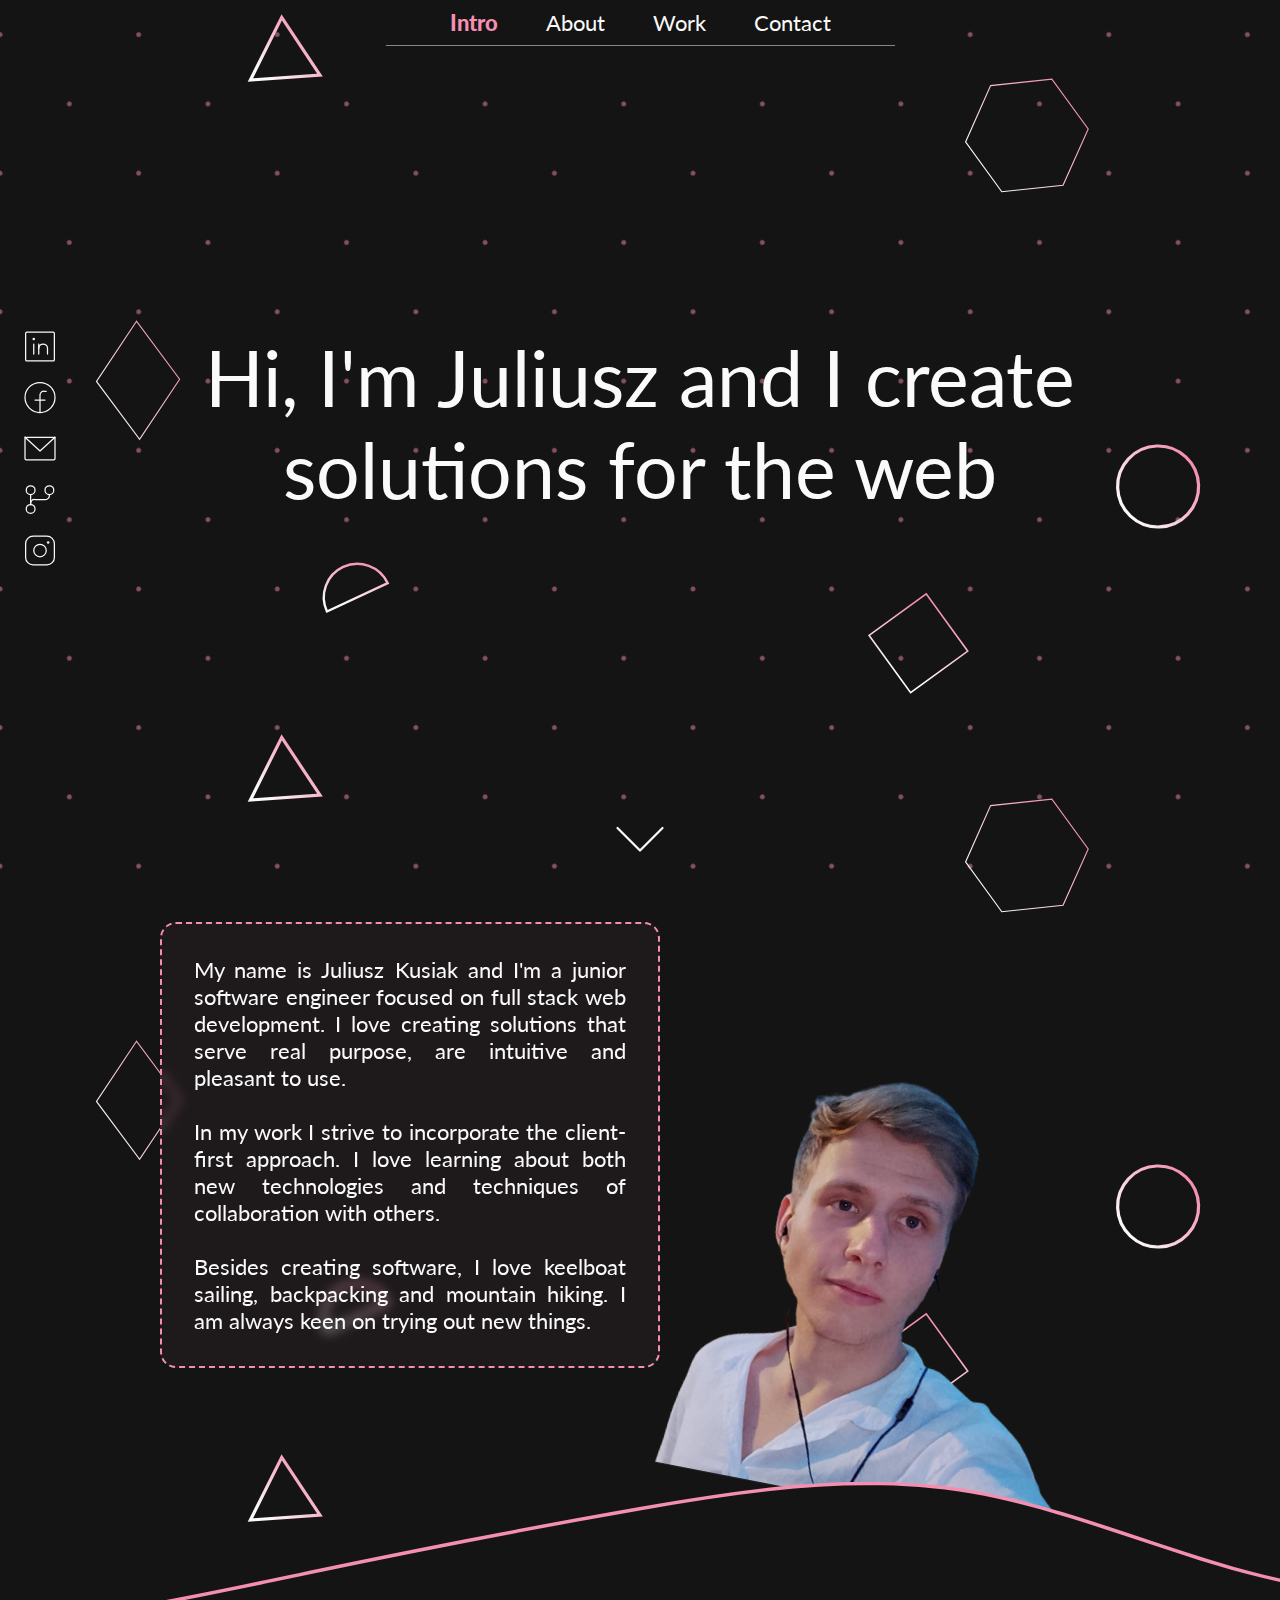
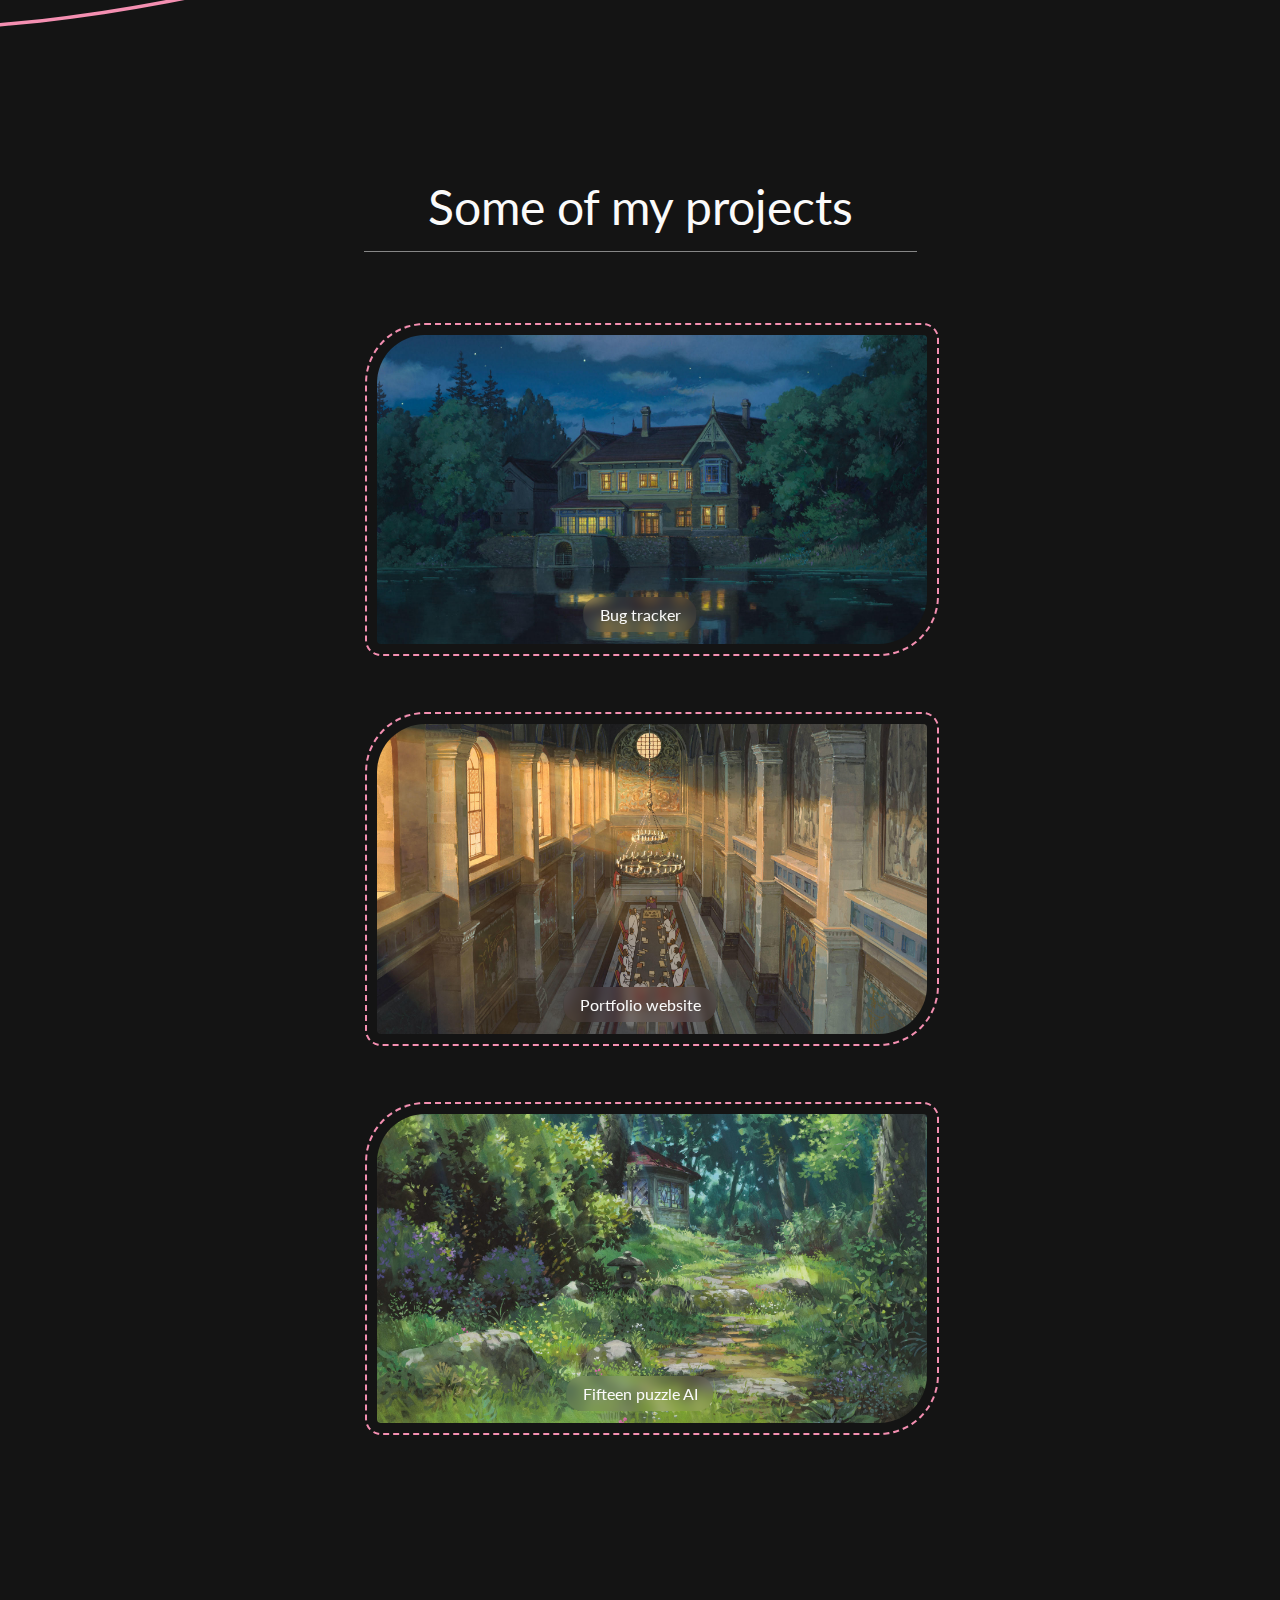
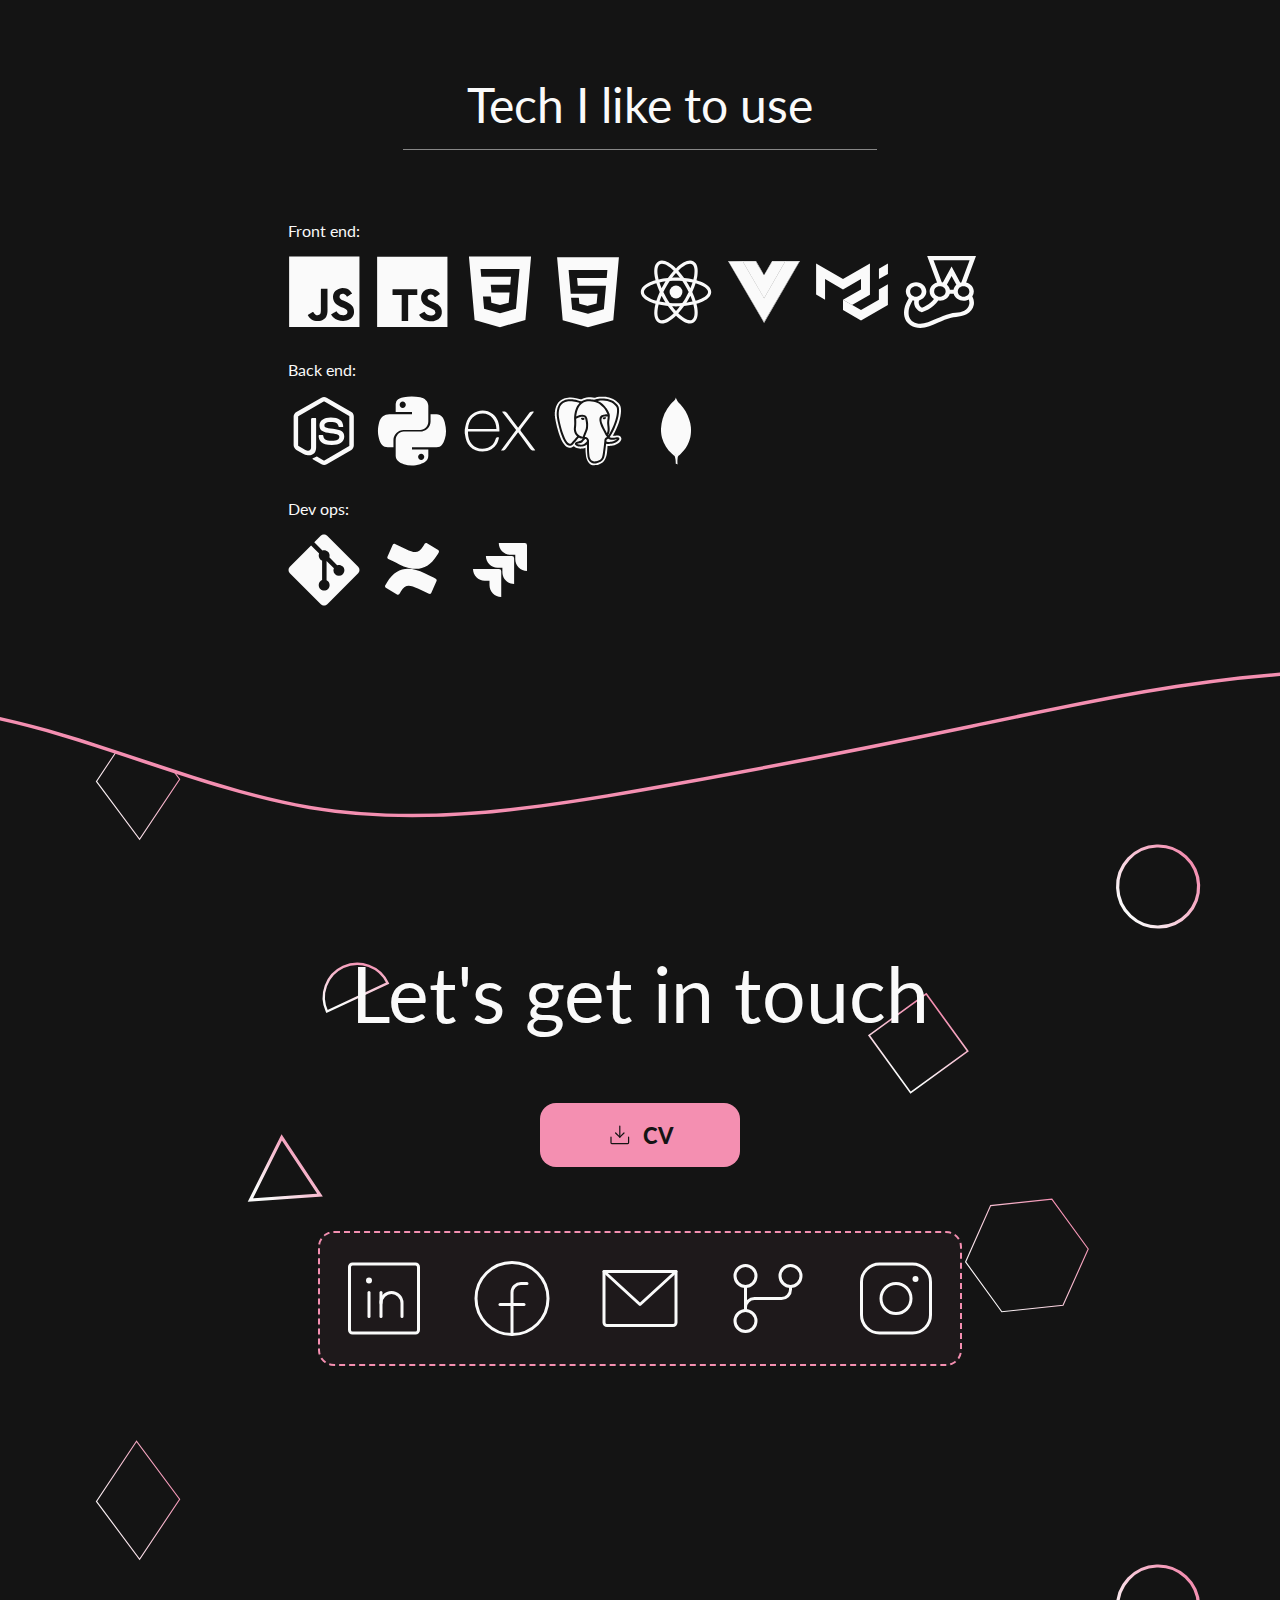
==== commit 3df7eb47: "Fix wave svg path, fix color change of contact icons on focus" ====
--- a/index.html
+++ b/index.html
@@ -81,7 +81,7 @@
 			
 		<div class="wave reverse">
 			<svg class="waveFillSvg" preserveAspectRatio="xMidYMid slice" viewBox="0 0 1980 300" width="100%" height="300" xmlns="http://www.w3.org/2000/svg" xmlns:xlink="http://www.w3.org/1999/xlink" version="1.1"><path d="M0 115L55 108C110 101 220 87 330 107C440 127 550 181 660 199.7C770 218.3 880 201.7 990 182.5C1100 163.3 1210 141.7 1320 118.7C1430 95.7 1540 71.3 1650 65.3C1760 59.3 1870 71.7 1925 77.8L1980 84L1980 0L1925 0C1870 0 1760 0 1650 0C1540 0 1430 0 1320 0C1210 0 1100 0 990 0C880 0 770 0 660 0C550 0 440 0 330 0C220 0 110 0 55 0L0 0Z" stroke-linecap="round" stroke-linejoin="miter"></path></svg>
-			<svg class="waveOutlineSvg" preserveAspectRatio="xMidYMid slice" viewBox="0 0 1980 300" width="100%" height="300" xmlns="http://www.w3.org/2000/svg" xmlns:xlink="http://www.w3.org/1999/xlink" version="1.1"><path d="M0 115L55 108C110 101 220 87 330 107C440 127 550 181 660 199.7C770 218.3 880 201.7 990 182.5C1100 163.3 1210 141.7 1320 118.7C1430 95.7 1540 71.3 1650 65.3C1760 59.3 1870 71.7 1925 77.8L1980 84L19800Z"></path></svg>
+			<svg class="waveOutlineSvg" preserveAspectRatio="xMidYMid slice" viewBox="0 0 1980 300" width="100%" height="300" xmlns="http://www.w3.org/2000/svg" xmlns:xlink="http://www.w3.org/1999/xlink" version="1.1"><path d="M0 115L55 108C110 101 220 87 330 107C440 127 550 181 660 199.7C770 218.3 880 201.7 990 182.5C1100 163.3 1210 141.7 1320 118.7C1430 95.7 1540 71.3 1650 65.3C1760 59.3 1870 71.7 1925 77.8L1980 84L1980 0L19 0Z"></path></svg>
 		</div>
 
 		<section id="work">
@@ -233,7 +233,7 @@
 
 		<div class="wave">
 			<svg class="waveFillSvg" preserveAspectRatio="xMidYMid slice" viewBox="0 0 1980 300" width="100%" height="300" xmlns="http://www.w3.org/2000/svg" xmlns:xlink="http://www.w3.org/1999/xlink" version="1.1"><path d="M0 115L55 108C110 101 220 87 330 107C440 127 550 181 660 199.7C770 218.3 880 201.7 990 182.5C1100 163.3 1210 141.7 1320 118.7C1430 95.7 1540 71.3 1650 65.3C1760 59.3 1870 71.7 1925 77.8L1980 84L1980 0L1925 0C1870 0 1760 0 1650 0C1540 0 1430 0 1320 0C1210 0 1100 0 990 0C880 0 770 0 660 0C550 0 440 0 330 0C220 0 110 0 55 0L0 0Z" stroke-linecap="round" stroke-linejoin="miter"></path></svg>
-			<svg class="waveOutlineSvg" preserveAspectRatio="xMidYMid slice" viewBox="0 0 1980 300" width="100%" height="300" xmlns="http://www.w3.org/2000/svg" xmlns:xlink="http://www.w3.org/1999/xlink" version="1.1"><path d="M0 115L55 108C110 101 220 87 330 107C440 127 550 181 660 199.7C770 218.3 880 201.7 990 182.5C1100 163.3 1210 141.7 1320 118.7C1430 95.7 1540 71.3 1650 65.3C1760 59.3 1870 71.7 1925 77.8L1980 84L19800Z"></path></svg>
+			<svg class="waveOutlineSvg" preserveAspectRatio="xMidYMid slice" viewBox="0 0 1980 300" width="100%" height="300" xmlns="http://www.w3.org/2000/svg" xmlns:xlink="http://www.w3.org/1999/xlink" version="1.1"><path d="M0 115L55 108C110 101 220 87 330 107C440 127 550 181 660 199.7C770 218.3 880 201.7 990 182.5C1100 163.3 1210 141.7 1320 118.7C1430 95.7 1540 71.3 1650 65.3C1760 59.3 1870 71.7 1925 77.8L1980 84L1980 0L19 0Z"></path></svg>
 		</div>
 
 		<section id="contact">
--- a/style/contact.css
+++ b/style/contact.css
@@ -62,7 +62,7 @@
 	transition: var(--fast-transition);
 }
 
-.logoLink:hover {
+#contact .contactLogo:hover, #contact .logoLink:focus .contactLogo{
 	fill: var(--accent-color);
 }
 
--- a/style/contactSidebar.css
+++ b/style/contactSidebar.css
@@ -22,7 +22,7 @@
 	margin-bottom: 0.5rem;
 }
 
-#contactSidebar .logoLink:hover, #contactSidebar .logoLink:focus {
+#contactSidebar .contactLogo:hover, #contactSidebar .logoLink:focus .contactLogo {
 	fill: var(--accent-color);
 }
 
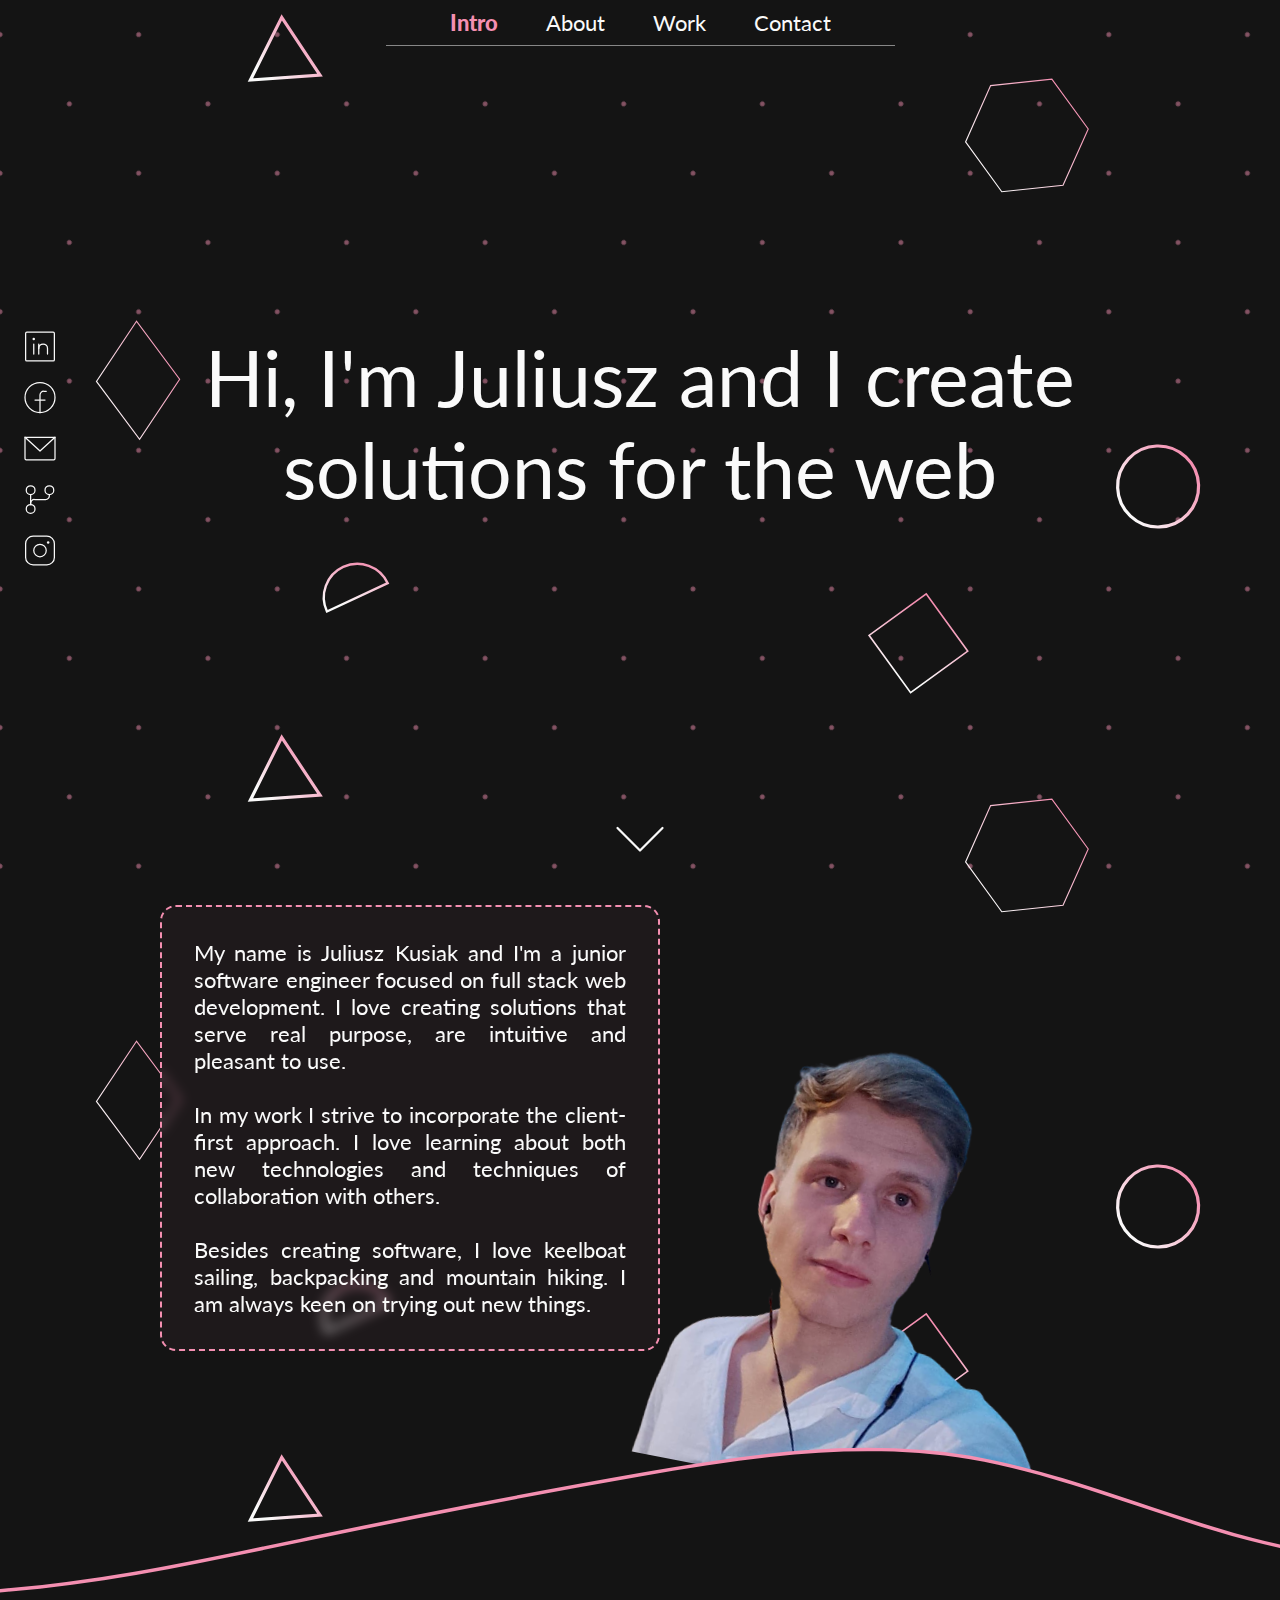
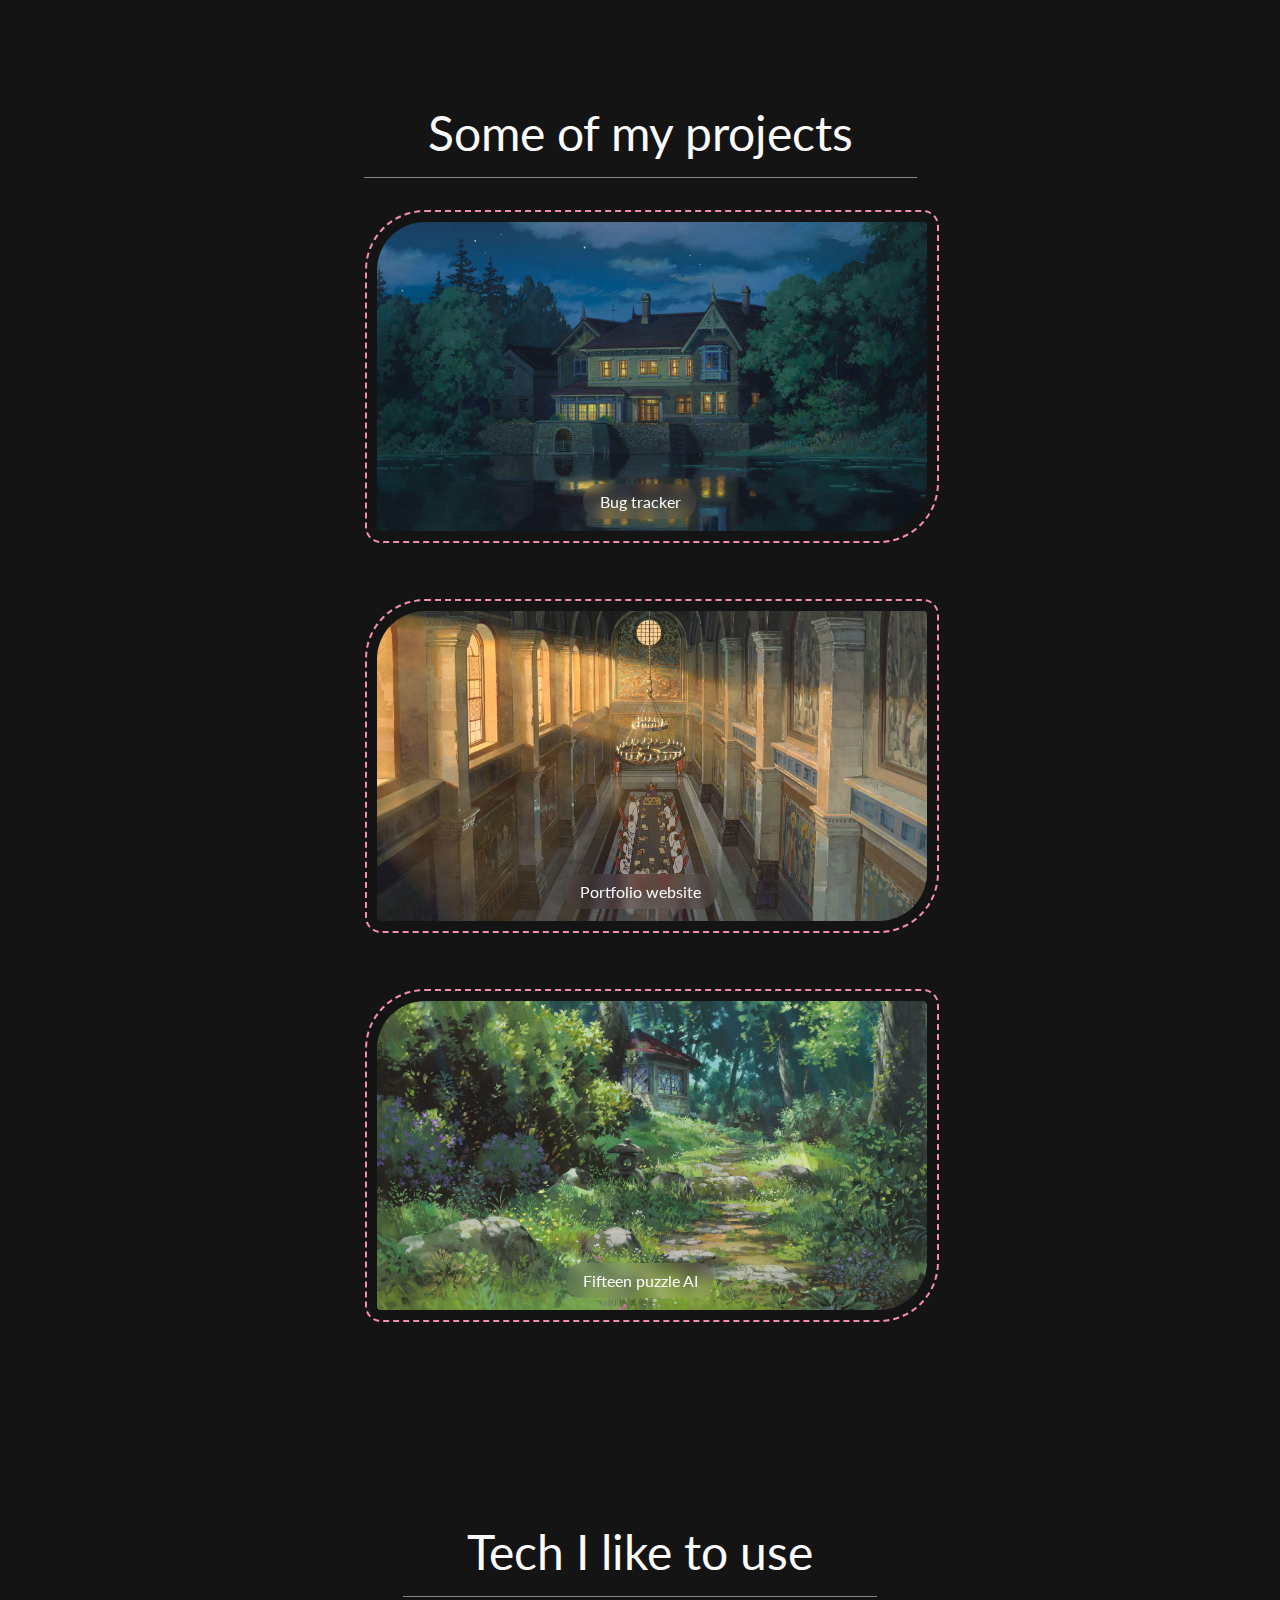
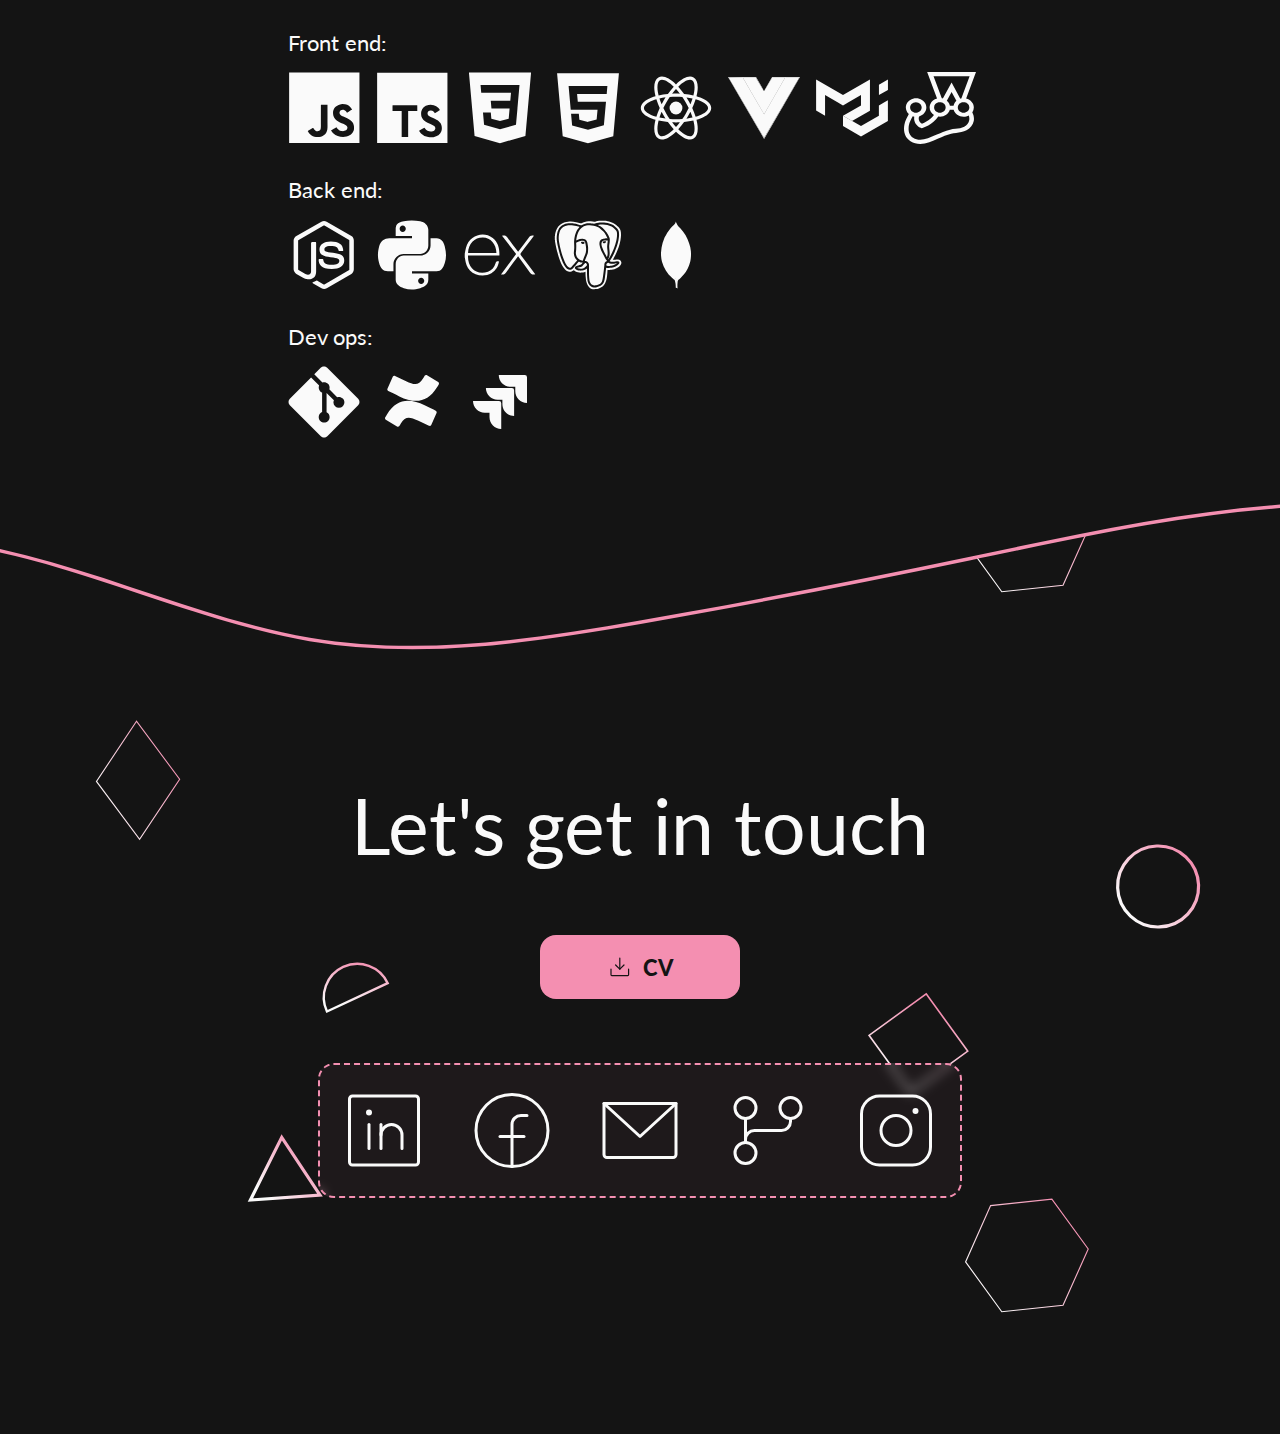
==== commit 3c6c8742: "Migrate changes to save before moving" ====
--- a/index.html
+++ b/index.html
@@ -149,9 +149,9 @@
 					<h2>Tech I like to use</h2>
 				</header>
 				<div id="techDisplay">
-					<div class="techSubheader">
+					<p class="techSubheader">
 						Front end:
-					</div>
+					</p>
 					<div class="categorySkillsBar">
 						<svg class="skillLogo" viewBox="0 0 128 128">
 							<path fill="#F0DB4F" d="M2 1v125h125V1H2zm66.119 106.513c-1.845 3.749-5.367 6.212-9.448 7.401-6.271 1.44-12.269.619-16.731-2.059-2.986-1.832-5.318-4.652-6.901-7.901l9.52-5.83c.083.035.333.487.667 1.071 1.214 2.034 2.261 3.474 4.319 4.485 2.022.69 6.461 1.131 8.175-2.427 1.047-1.81.714-7.628.714-14.065C58.433 78.073 58.48 68 58.48 58h11.709c0 11 .06 21.418 0 32.152.025 6.58.596 12.446-2.07 17.361zm48.574-3.308c-4.07 13.922-26.762 14.374-35.83 5.176-1.916-2.165-3.117-3.296-4.26-5.795 4.819-2.772 4.819-2.772 9.508-5.485 2.547 3.915 4.902 6.068 9.139 6.949 5.748.702 11.531-1.273 10.234-7.378-1.333-4.986-11.77-6.199-18.873-11.531-7.211-4.843-8.901-16.611-2.975-23.335 1.975-2.487 5.343-4.343 8.877-5.235l3.688-.477c7.081-.143 11.507 1.727 14.756 5.355.904.916 1.642 1.904 3.022 4.045-3.772 2.404-3.76 2.381-9.163 5.879-1.154-2.486-3.069-4.046-5.093-4.724-3.142-.952-7.104.083-7.926 3.403-.285 1.023-.226 1.975.227 3.665 1.273 2.903 5.545 4.165 9.377 5.926 11.031 4.474 14.756 9.271 15.672 14.981.882 4.916-.213 8.105-.38 8.581z"></path>
@@ -186,9 +186,9 @@
 						</svg>
 					</div>
 					
-					<div class="techSubheader">
+					<p class="techSubheader">
 						Back end:
-					</div>
+					</p>
 					<div class="categorySkillsBar">
 						<svg class="skillLogo" viewBox="0 0 128 128">
 							<path fill="#83CD29" d="M112.771 30.334L68.674 4.729c-2.781-1.584-6.402-1.584-9.205 0L14.901 30.334C12.031 31.985 10 35.088 10 38.407v51.142c0 3.319 2.084 6.423 4.954 8.083l11.775 6.688c5.628 2.772 7.617 2.772 10.178 2.772 8.333 0 13.093-5.039 13.093-13.828v-50.49c0-.713-.371-1.774-1.071-1.774h-5.623C42.594 41 41 42.061 41 42.773v50.49c0 3.896-3.524 7.773-10.11 4.48L18.723 90.73c-.424-.23-.723-.693-.723-1.181V38.407c0-.482.555-.966.982-1.213l44.424-25.561c.415-.235 1.025-.235 1.439 0l43.882 25.555c.42.253.272.722.272 1.219v51.142c0 .488.183.963-.232 1.198l-44.086 25.576c-.378.227-.847.227-1.261 0l-11.307-6.749c-.341-.198-.746-.269-1.073-.086-3.146 1.783-3.726 2.02-6.677 3.043-.726.253-1.797.692.41 1.929l14.798 8.754a9.294 9.294 0 004.647 1.246c1.642 0 3.25-.426 4.667-1.246l43.885-25.582c2.87-1.672 4.23-4.764 4.23-8.083V38.407c0-3.319-1.36-6.414-4.229-8.073zM77.91 81.445c-11.726 0-14.309-3.235-15.17-9.066-.1-.628-.633-1.379-1.272-1.379h-5.731c-.709 0-1.279.86-1.279 1.566 0 7.466 4.059 16.512 23.453 16.512 14.039 0 22.088-5.455 22.088-15.109 0-9.572-6.467-12.084-20.082-13.886-13.762-1.819-15.16-2.738-15.16-5.962 0-2.658 1.184-6.203 11.374-6.203 9.105 0 12.461 1.954 13.842 8.091.118.577.645.991 1.24.991h5.754c.354 0 .692-.143.94-.396.24-.272.367-.613.335-.979-.891-10.568-7.912-15.493-22.112-15.493-12.631 0-20.166 5.334-20.166 14.275 0 9.698 7.497 12.378 19.622 13.577 14.505 1.422 15.633 3.542 15.633 6.395 0 4.955-3.978 7.066-13.309 7.066z"></path>
@@ -211,9 +211,9 @@
 						</svg>
 					</div>
 					
-					<div class="techSubheader">
+					<p class="techSubheader">
 						Dev ops:
-					</div>
+					</p>
 					<div class="categorySkillsBar">
 						<svg class="skillLogo" viewBox="0 0 128 128">
 							<path fill="#F34F29" d="M124.737 58.378L69.621 3.264c-3.172-3.174-8.32-3.174-11.497 0L46.68 14.71l14.518 14.518c3.375-1.139 7.243-.375 9.932 2.314 2.703 2.706 3.461 6.607 2.294 9.993l13.992 13.993c3.385-1.167 7.292-.413 9.994 2.295 3.78 3.777 3.78 9.9 0 13.679a9.673 9.673 0 01-13.683 0 9.677 9.677 0 01-2.105-10.521L68.574 47.933l-.002 34.341a9.708 9.708 0 012.559 1.828c3.778 3.777 3.778 9.898 0 13.683-3.779 3.777-9.904 3.777-13.679 0-3.778-3.784-3.778-9.905 0-13.683a9.65 9.65 0 013.167-2.11V47.333a9.581 9.581 0 01-3.167-2.111c-2.862-2.86-3.551-7.06-2.083-10.576L41.056 20.333 3.264 58.123a8.133 8.133 0 000 11.5l55.117 55.114c3.174 3.174 8.32 3.174 11.499 0l54.858-54.858a8.135 8.135 0 00-.001-11.501z"></path>
--- a/index.css
+++ b/index.css
@@ -45,6 +45,7 @@
 }
 
 h2 {
+	margin: 0;
 	width: fit-content;
 	padding-right: min(5vw, 4rem);
 	padding-left: min(5vw, 4rem);
@@ -56,6 +57,7 @@
 }
 
 p {
+	margin: 0;
 	font-size: var(--regular-font-size);
 }
 
--- a/style/about.css
+++ b/style/about.css
@@ -32,11 +32,6 @@
 	transform: translateY(16vh) rotate(11deg);
 }
 
-#myPicture {
-	min-width: 300px;
-}
-
-
 @media (max-width: 1270px) {
 	#descriptionContainer {
 		flex-direction: column;
